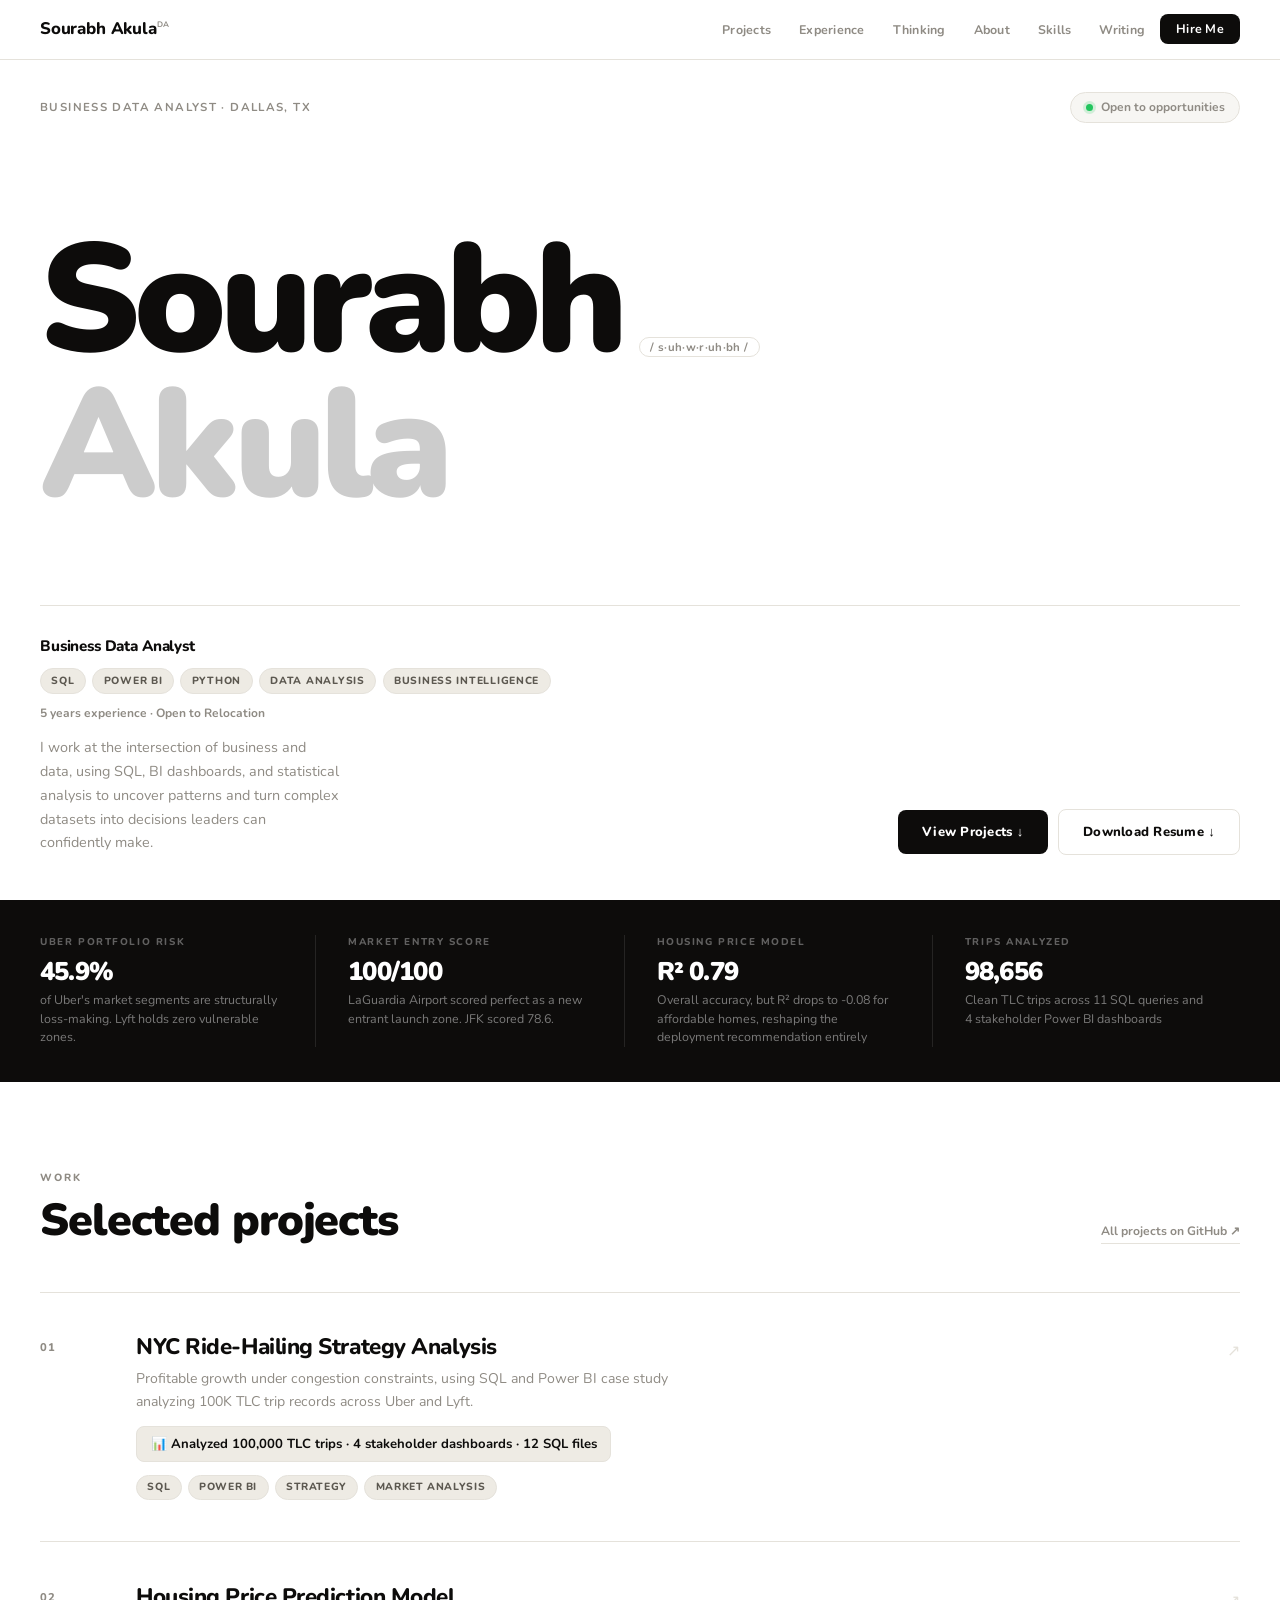
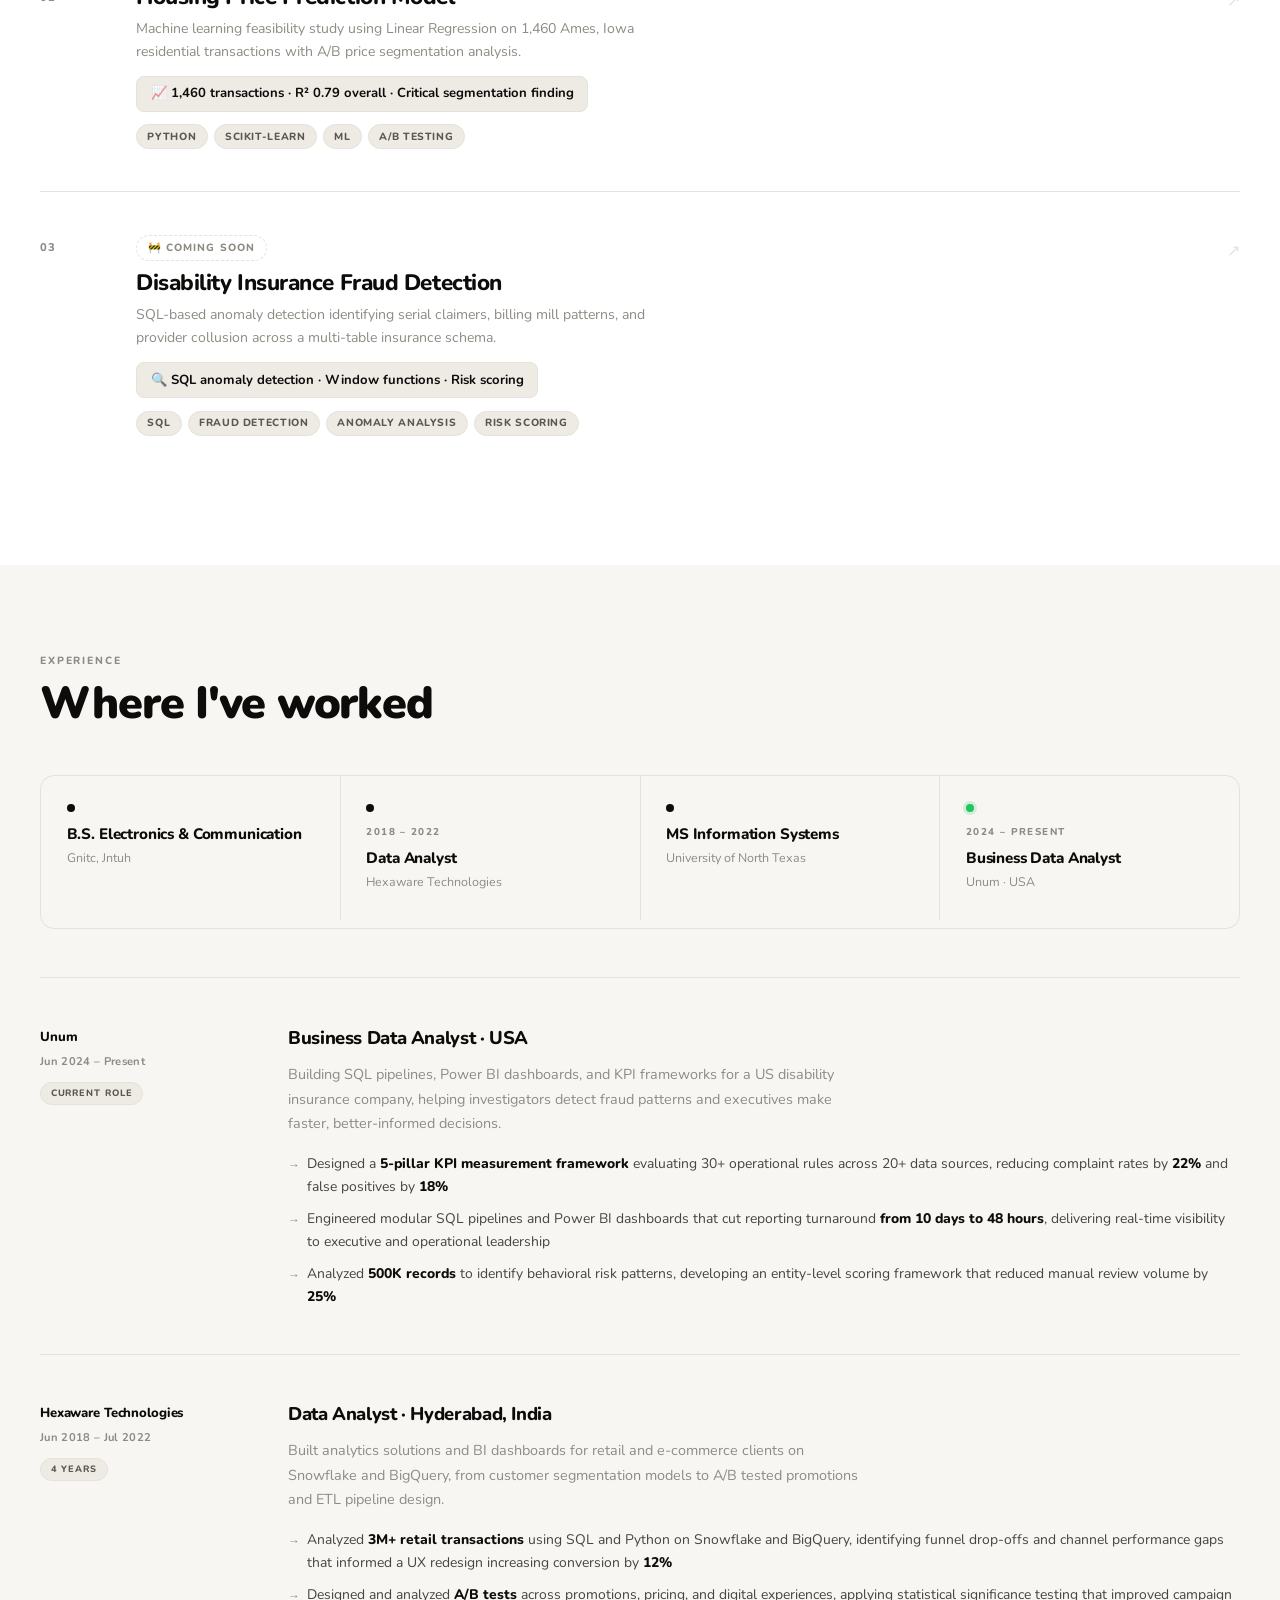
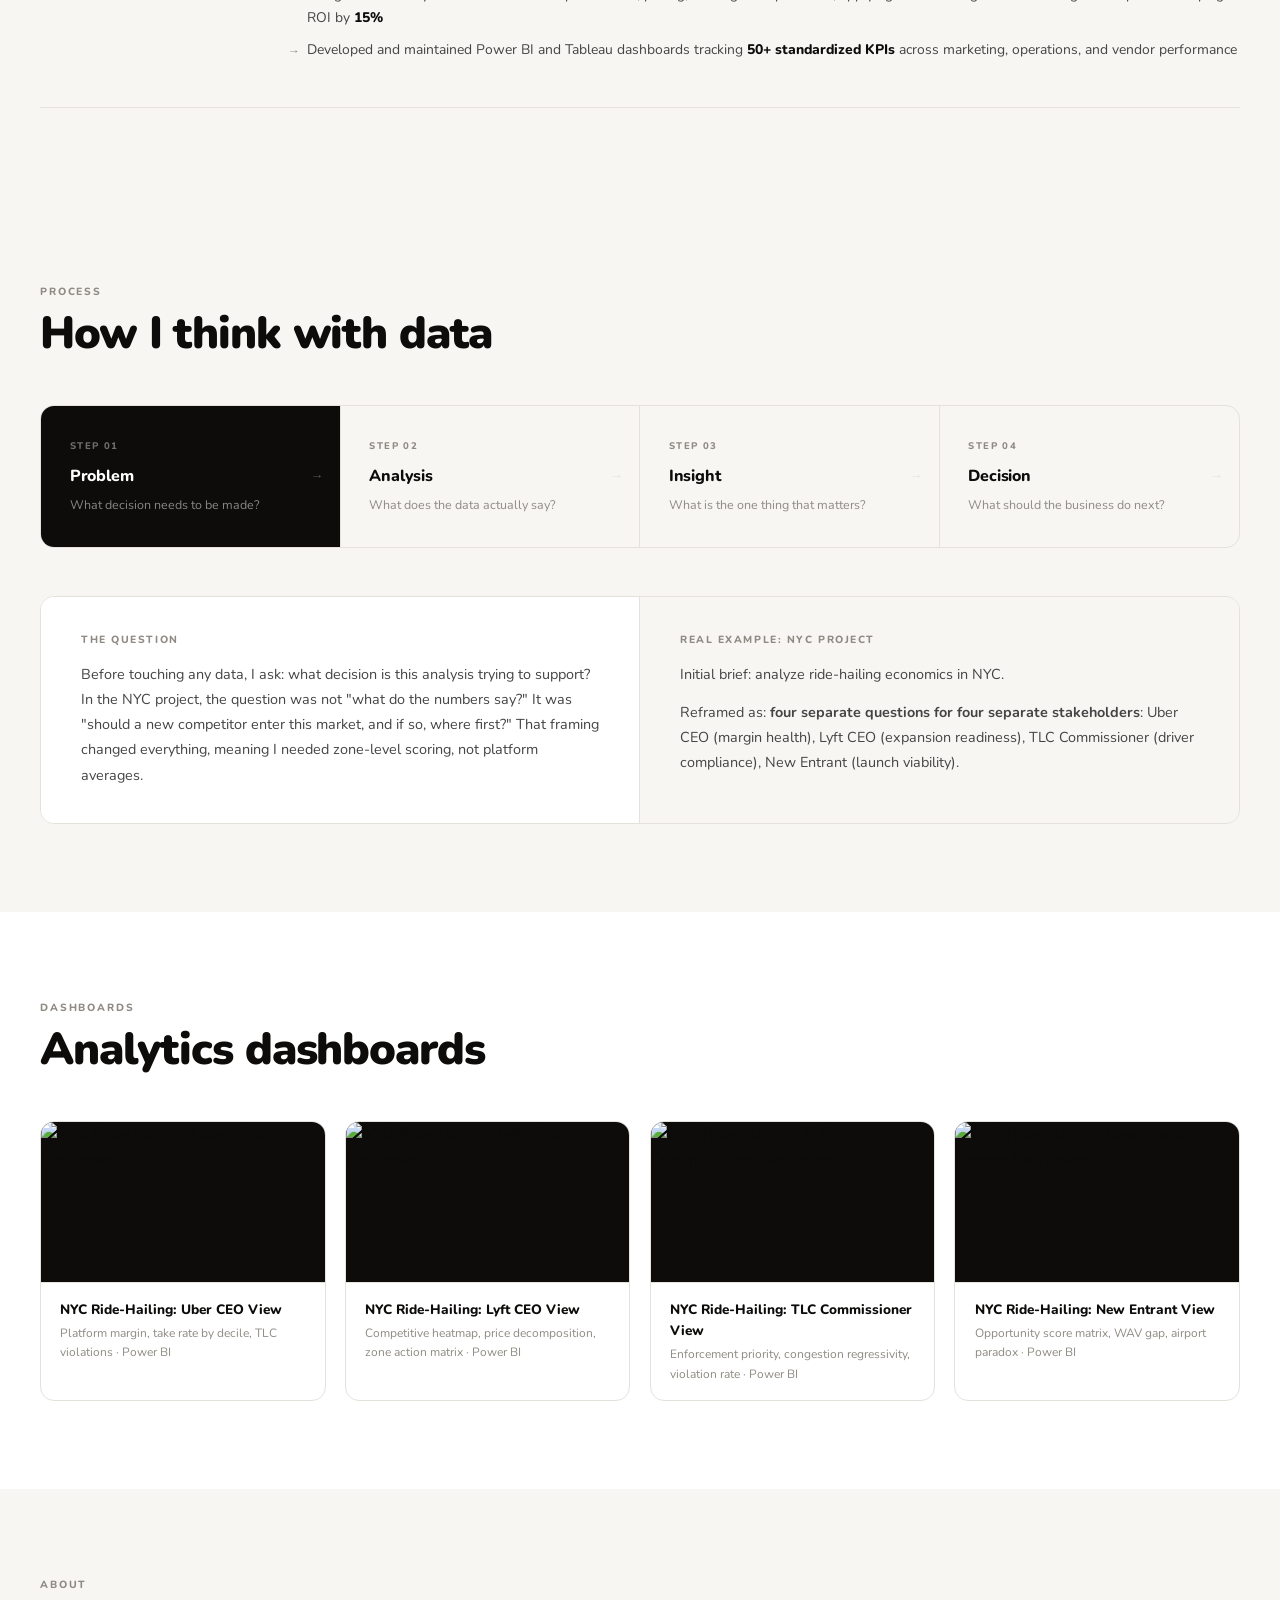
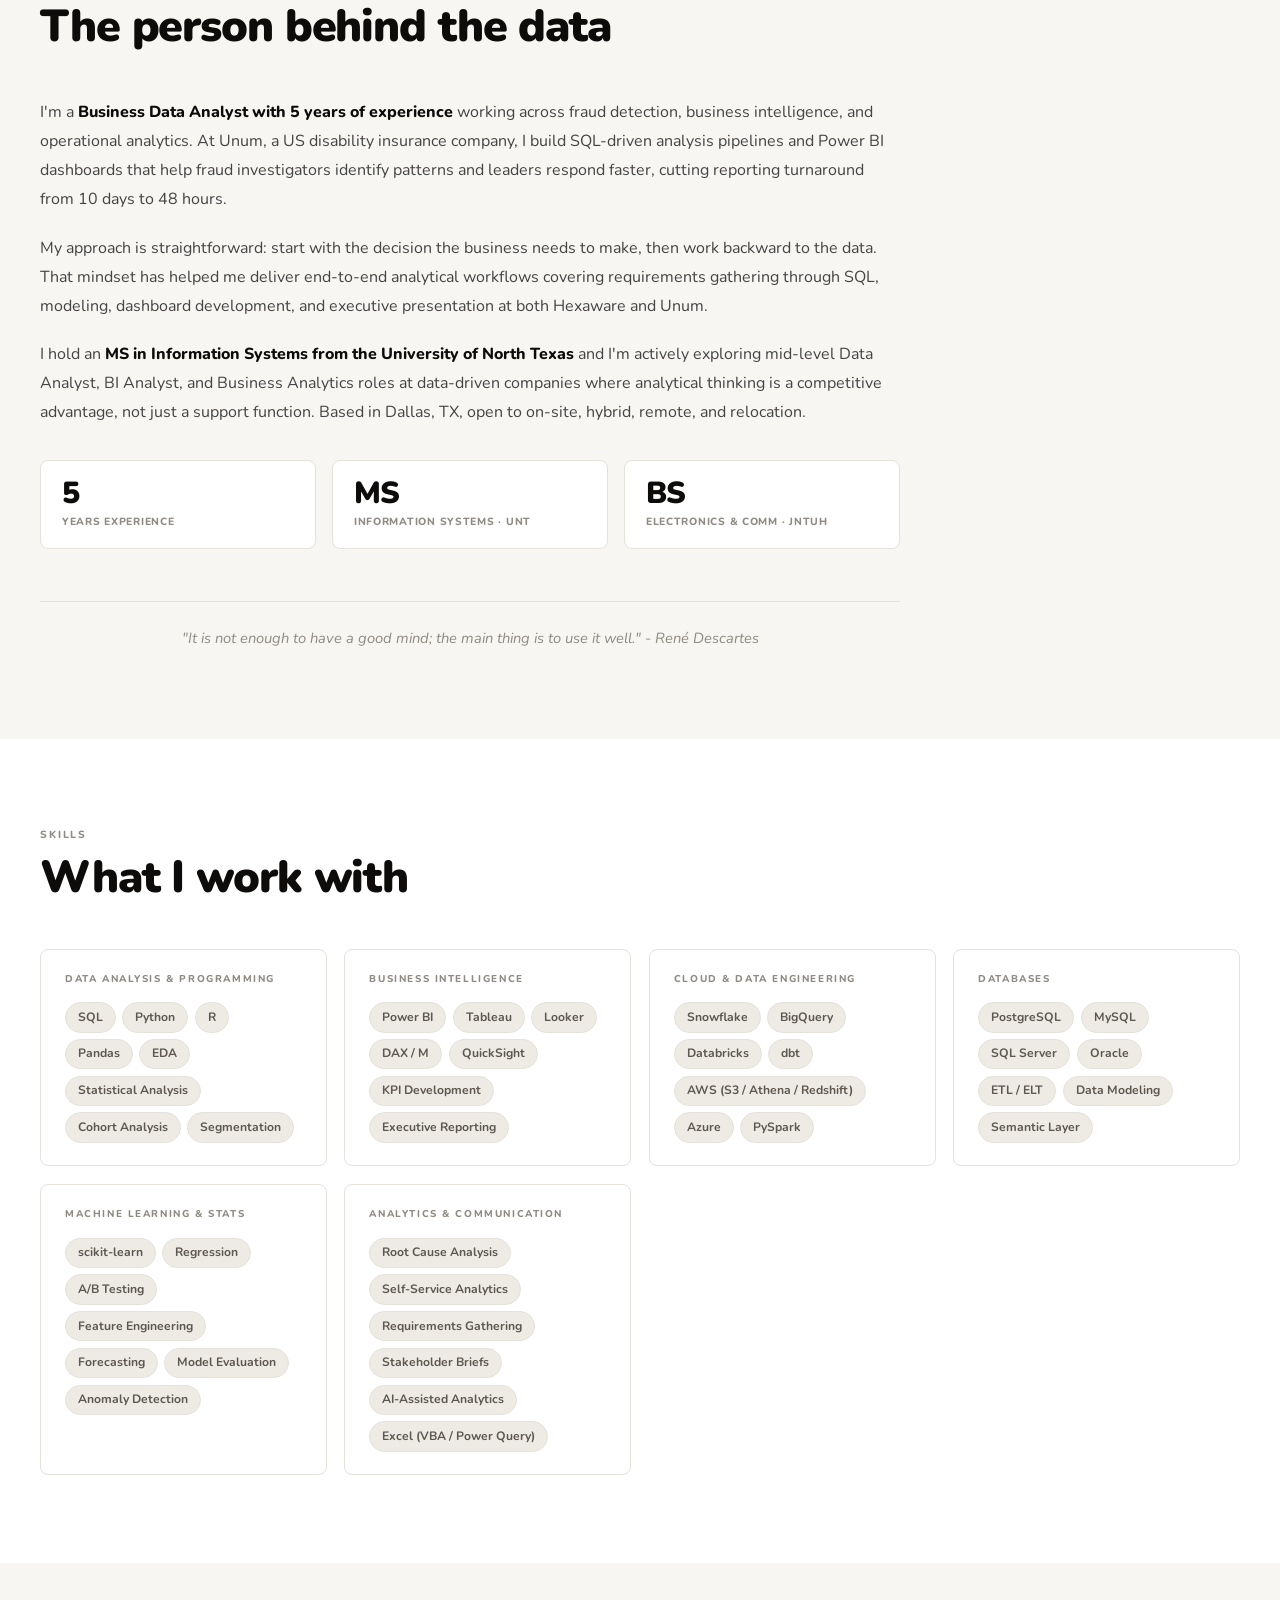
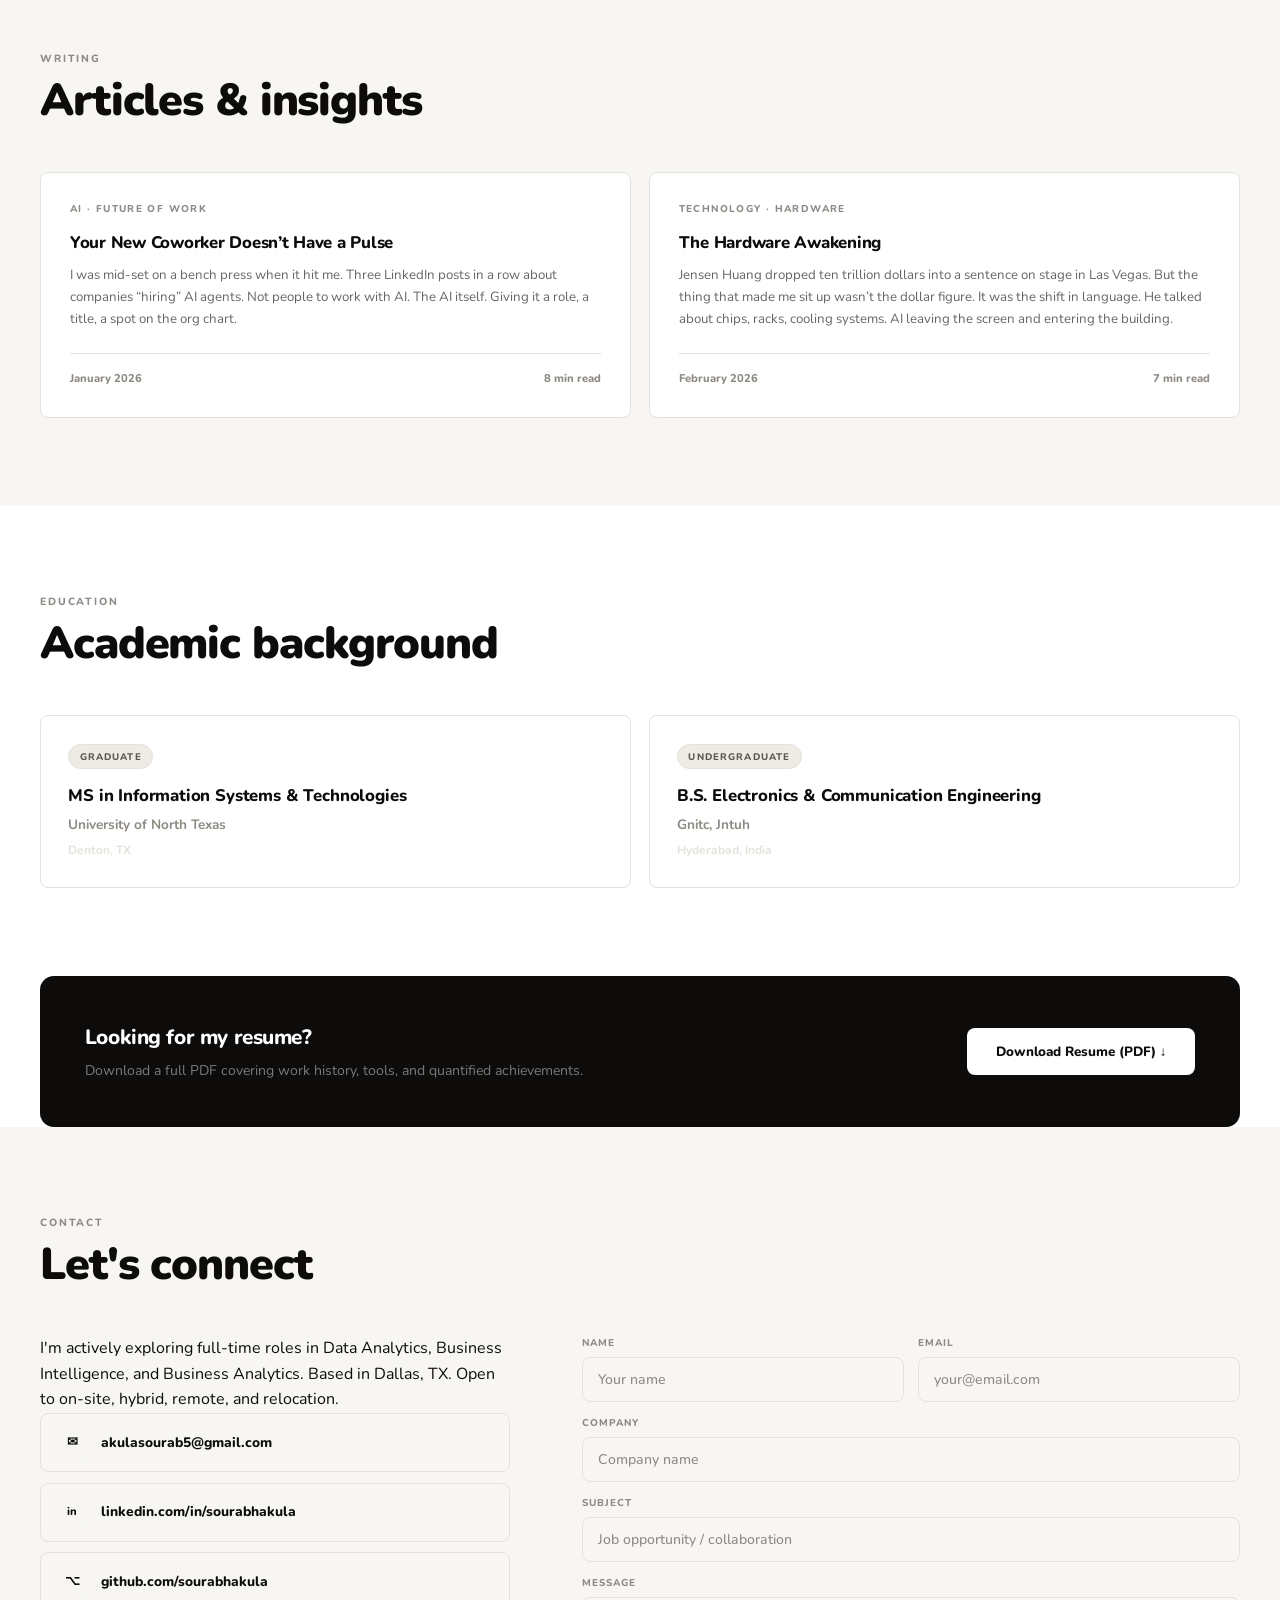
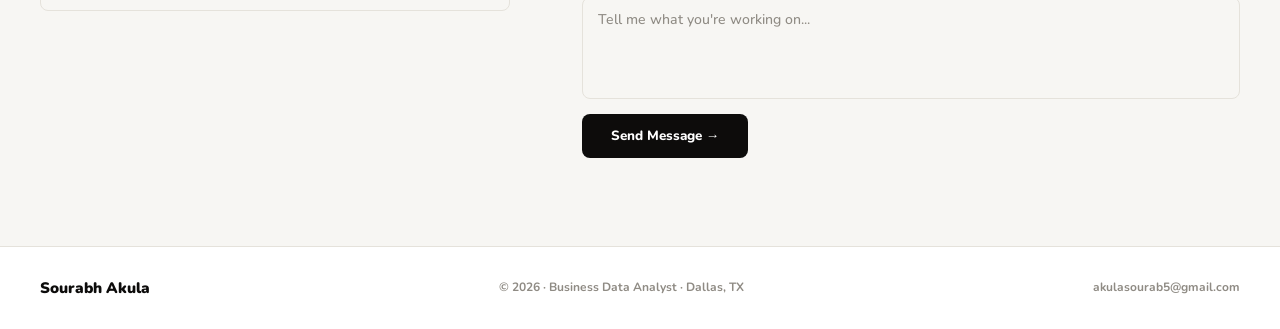
==== index.html @ 8ddd120f "Update print statement from 'Hello' to 'Goodbye'" ====
<!DOCTYPE html>
<html lang="en">
<head>
<meta charset="UTF-8">
<meta name="viewport" content="width=device-width, initial-scale=1.0">
<title>Sourabh Akula – Business Data Analyst Portfolio</title>
<meta name="description" content="Business Data Analyst specializing in SQL, Power BI, and business analytics. Portfolio projects include ride-hailing strategy analysis, machine learning models, and fraud detection analytics. Based in Dallas, TX.">
<meta name="keywords" content="Business Data Analyst, SQL, Power BI, Python, Data Analytics, Dallas TX, Sourabh Akula">
<meta property="og:title" content="Sourabh Akula – Business Data Analyst Portfolio">
<meta property="og:description" content="Business Data Analyst specializing in SQL, Power BI, and business analytics. 5 years of experience across fraud detection, BI, and operational analytics.">
<link rel="preconnect" href="https://fonts.googleapis.com">
<link href="https://fonts.googleapis.com/css2?family=Nunito:ital,wght@0,300;0,400;0,500;0,600;0,700;0,800;0,900;1,700&display=swap" rel="stylesheet">
<style>
/* ═══════════════════════════════════════════════
   TOKENS
═══════════════════════════════════════════════ */
:root {
  --white:    #ffffff;
  --off:      #f7f6f3;
  --off2:     #f0ede7;
  --border:   #e5e2db;
  --mid:      #8f8b84;
  --dark:     #1c1b19;
  --black:    #0d0c0b;
  --tag-bg:   #eeebe4;
  --tag-txt:  #5c5850;
  --green:    #22c55e;
  --r:        8px;
  --r-lg:     14px;
  --sh-sm:    0 1px 4px rgba(0,0,0,0.06), 0 2px 8px rgba(0,0,0,0.04);
  --sh-md:    0 4px 16px rgba(0,0,0,0.08), 0 8px 24px rgba(0,0,0,0.05);
  --sh-lg:    0 12px 40px rgba(0,0,0,0.11), 0 24px 64px rgba(0,0,0,0.06);
}

/* ═══════════════════════════════════════════════
   RESET
═══════════════════════════════════════════════ */
*, *::before, *::after { box-sizing: border-box; margin: 0; padding: 0; }
html { scroll-behavior: smooth; }
body {
  font-family: 'Nunito', sans-serif;
  background: var(--white); color: var(--black);
  font-weight: 400; line-height: 1.6;
  overflow-x: hidden;
}
a { color: inherit; text-decoration: none; }

/* ═══════════════════════════════════════════════
   NAV
═══════════════════════════════════════════════ */
nav {
  position: fixed; inset: 0 0 auto 0; z-index: 200;
  height: 60px; padding: 0 2.5rem;
  display: flex; align-items: center; justify-content: space-between;
  background: rgba(255,255,255,0.94);
  backdrop-filter: blur(14px);
  border-bottom: 1px solid var(--border);
  transition: box-shadow .3s;
}
nav.scrolled { box-shadow: var(--sh-sm); }
.nav-logo { font-weight: 800; font-size: 1.05rem; letter-spacing: -.01em; }
.nav-logo sup { font-size: .5rem; color: var(--mid); vertical-align: super; font-weight: 700; }
.nav-links { display: flex; gap: .15rem; list-style: none; align-items: center; }
.nav-links a {
  font-size: .78rem; font-weight: 700; letter-spacing: .02em;
  color: var(--mid); padding: .35rem .8rem; border-radius: 6px;
  transition: background .18s, color .18s;
}
.nav-links a:hover { background: var(--off); color: var(--black); }
.nav-hire {
  background: var(--black) !important; color: var(--white) !important;
  border-radius: var(--r) !important; padding: .4rem 1rem !important;
  transition: transform .2s, box-shadow .2s !important;
}
.nav-hire:hover { transform: translateY(-1px) !important; box-shadow: var(--sh-md) !important; }

/* ═══════════════════════════════════════════════
   HERO
═══════════════════════════════════════════════ */
.hero {
  padding-top: 60px; min-height: 100vh;
  display: flex; flex-direction: column;
  background: var(--white); overflow: hidden; position: relative;
}
.hero-band {
  display: flex; justify-content: space-between; align-items: center;
  padding: 2rem 2.5rem 0;
}
.hero-band-left {
  font-size: .72rem; font-weight: 700; color: var(--mid);
  letter-spacing: .12em; text-transform: uppercase;
}
.hero-status {
  display: inline-flex; align-items: center; gap: .5rem;
  font-size: .75rem; font-weight: 700; color: var(--mid);
  background: var(--off); border: 1px solid var(--border);
  border-radius: 100px; padding: .3rem .9rem;
}
.status-dot {
  width: 7px; height: 7px; border-radius: 50%; background: var(--green);
  box-shadow: 0 0 0 3px rgba(34,197,94,.18);
  animation: gpulse 2.2s ease-in-out infinite;
}
@keyframes gpulse {
  0%,100% { box-shadow: 0 0 0 3px rgba(34,197,94,.18); }
  50%      { box-shadow: 0 0 0 7px rgba(34,197,94,.05); }
}

/* Giant editorial name */
.hero-name-block { padding: 1.2rem 2.5rem 0; flex: 1; display: flex; flex-direction: column; justify-content: center; }
.hero-name {
  font-size: clamp(4.5rem, 12vw, 12rem);
  font-weight: 900; line-height: .9; letter-spacing: -.04em; color: var(--black);
}
.hero-name-dim { color: #ccc; }

/* pronunciation pill */
.pronun {
  display: inline-flex; align-items: center; gap: .35rem;
  margin-left: .8rem; vertical-align: middle;
  font-size: .72rem; font-weight: 700; color: var(--mid);
  letter-spacing: .03em; border: 1px solid var(--border);
  border-radius: 100px; padding: .22rem .65rem;
  position: relative; cursor: help;
  transition: border-color .2s, color .2s;
}
.pronun:hover { border-color: var(--black); color: var(--black); }
.pronun-tip {
  position: absolute; bottom: calc(100% + 9px); left: 50%;
  transform: translateX(-50%) translateY(5px);
  background: var(--black); color: var(--white);
  font-size: .7rem; font-weight: 500; letter-spacing: .03em;
  padding: .4rem .8rem; border-radius: 6px;
  white-space: nowrap; opacity: 0; pointer-events: none;
  transition: opacity .2s, transform .2s;
}
.pronun-tip::after {
  content: ''; position: absolute; top: 100%; left: 50%; transform: translateX(-50%);
  border: 4px solid transparent; border-top-color: var(--black);
}
.pronun:hover .pronun-tip { opacity: 1; transform: translateX(-50%) translateY(0); }

.hero-rule { height: 1px; background: var(--border); margin: 0 2.5rem; }
.hero-footer {
  display: flex; justify-content: space-between; align-items: flex-end;
  padding: 1.8rem 2.5rem 2.8rem; gap: 2rem; flex-wrap: wrap;
}
.hero-meta { display: flex; flex-direction: column; gap: .4rem; }
.hero-title { font-size: .95rem; font-weight: 800; color: var(--black); letter-spacing: -.01em; }
.hero-chips { display: flex; gap: .4rem; flex-wrap: wrap; margin-top: .2rem; }
.hero-chip {
  font-size: .65rem; font-weight: 800; letter-spacing: .07em; text-transform: uppercase;
  background: var(--tag-bg); color: var(--tag-txt); padding: .22rem .65rem;
  border-radius: 100px; border: 1px solid var(--border);
}
.hero-exp { font-size: .75rem; font-weight: 700; color: var(--mid); margin-top: .25rem; }
.hero-tagline { font-size: .9rem; color: var(--mid); max-width: 300px; line-height: 1.65; margin-top: .4rem; }
.hero-btns { display: flex; gap: .65rem; align-items: center; flex-shrink: 0; }
.btn {
  display: inline-flex; align-items: center; gap: .4rem;
  padding: .72rem 1.5rem; border-radius: var(--r);
  font-family: 'Nunito', sans-serif;
  font-size: .82rem; font-weight: 800; letter-spacing: .02em;
  cursor: pointer; border: none;
  transition: transform .2s, box-shadow .2s;
}
.btn:hover { transform: translateY(-2px); }
.btn-black { background: var(--black); color: var(--white); }
.btn-black:hover { box-shadow: var(--sh-md); }
.btn-ghost { background: var(--white); color: var(--black); border: 1.5px solid var(--border); }
.btn-ghost:hover { border-color: var(--black); box-shadow: var(--sh-sm); }

/* ═══════════════════════════════════════════════
   KEY INSIGHT CALLOUT (featured metrics)
═══════════════════════════════════════════════ */
.insights-band {
  background: var(--black); padding: 2.2rem 2.5rem;
  display: flex; gap: 0; overflow: hidden;
}
.insight-item {
  flex: 1; padding: 0 2rem;
  border-right: 1px solid rgba(255,255,255,.1);
  transition: background .2s;
}
.insight-item:first-child { padding-left: 0; }
.insight-item:last-child { border-right: none; }
.insight-item:hover { background: rgba(255,255,255,.04); }
.insight-label {
  font-size: .62rem; font-weight: 800; letter-spacing: .16em;
  text-transform: uppercase; color: rgba(255,255,255,.35);
  margin-bottom: .5rem;
}
.insight-stat {
  font-size: 1.6rem; font-weight: 900; color: var(--white);
  letter-spacing: -.03em; line-height: 1; margin-bottom: .4rem;
}
.insight-desc { font-size: .78rem; color: rgba(255,255,255,.45); line-height: 1.5; }

/* ═══════════════════════════════════════════════
   SECTION BASE
═══════════════════════════════════════════════ */
.section { padding: 5.5rem 2.5rem; }
.section-alt { background: var(--off); }
.s-tag {
  font-size: .65rem; font-weight: 800; letter-spacing: .18em;
  text-transform: uppercase; color: var(--mid); margin-bottom: .6rem;
}
.s-title {
  font-size: clamp(1.8rem, 3.5vw, 2.8rem);
  font-weight: 900; letter-spacing: -.025em; line-height: 1.05; color: var(--black);
}
.s-head {
  display: flex; justify-content: space-between; align-items: flex-end;
  margin-bottom: 3rem;
}
.s-link {
  font-size: .76rem; font-weight: 700; color: var(--mid);
  border-bottom: 1px solid var(--border); padding-bottom: 1px;
  transition: color .2s, border-color .2s;
}
.s-link:hover { color: var(--black); border-color: var(--black); }

/* ═══════════════════════════════════════════════
   HOW I THINK WITH DATA
═══════════════════════════════════════════════ */
.think-steps {
  display: grid; grid-template-columns: repeat(4, 1fr);
  gap: 0; margin-bottom: 3rem; border: 1px solid var(--border);
  border-radius: var(--r-lg); overflow: hidden;
}
.think-step {
  padding: 2rem 1.8rem;
  border-right: 1px solid var(--border);
  cursor: pointer;
  transition: background .2s;
  position: relative;
}
.think-step:last-child { border-right: none; }
.think-step:hover { background: var(--off); }
.think-step.active { background: var(--black); }
.think-step-num {
  font-size: .6rem; font-weight: 800; letter-spacing: .15em;
  text-transform: uppercase; color: var(--mid); margin-bottom: .7rem;
  transition: color .2s;
}
.think-step.active .think-step-num { color: rgba(255,255,255,.4); }
.think-step-label {
  font-size: 1rem; font-weight: 800; color: var(--black);
  letter-spacing: -.01em; margin-bottom: .4rem;
  transition: color .2s;
}
.think-step.active .think-step-label { color: var(--white); }
.think-step-short {
  font-size: .78rem; color: var(--mid); line-height: 1.5;
  transition: color .2s;
}
.think-step.active .think-step-short { color: rgba(255,255,255,.5); }
.think-step-arrow {
  position: absolute; right: 1rem; top: 50%;
  transform: translateY(-50%); font-size: .8rem; color: var(--border);
  transition: color .2s, transform .2s;
}
.think-step:hover .think-step-arrow { color: var(--mid); transform: translateY(-50%) translateX(2px); }
.think-step.active .think-step-arrow { color: rgba(255,255,255,.3); }

/* expandable example panels */
.think-panel {
  display: none; border: 1px solid var(--border);
  border-radius: var(--r-lg); overflow: hidden;
}
.think-panel.active { display: grid; grid-template-columns: 1fr 1fr; }
.think-panel-left {
  padding: 2.2rem 2.5rem; background: var(--white);
  border-right: 1px solid var(--border);
}
.think-panel-right { padding: 2.2rem 2.5rem; background: var(--off); }
.think-panel h4 {
  font-size: .65rem; font-weight: 800; letter-spacing: .15em;
  text-transform: uppercase; color: var(--mid); margin-bottom: .8rem;
}
.think-panel p { font-size: .9rem; color: #444; line-height: 1.75; }
.think-panel code {
  display: block; background: var(--black); color: #7dd3fc;
  font-family: 'Courier New', monospace; font-size: .78rem; line-height: 1.7;
  padding: 1.2rem 1.4rem; border-radius: var(--r); margin-top: .8rem;
  overflow-x: auto; white-space: pre;
}

/* ═══════════════════════════════════════════════
   PROJECTS
═══════════════════════════════════════════════ */
.projects-list { display: flex; flex-direction: column; }
.proj-row {
  display: grid; grid-template-columns: 64px 1fr 40px;
  gap: 2rem; align-items: start;
  padding: 2.6rem 0; border-top: 1px solid var(--border);
  cursor: pointer; position: relative;
}
.proj-row:last-of-type { border-bottom: 1px solid var(--border); }
.proj-row::before {
  content: ''; position: absolute;
  left: -2.5rem; right: -2.5rem; top: 0; bottom: 0;
  background: var(--off); opacity: 0; transition: opacity .2s;
  pointer-events: none;
}
.proj-row:hover::before { opacity: 1; }
.proj-row > * { position: relative; }
.proj-num {
  font-size: .7rem; font-weight: 800; letter-spacing: .1em;
  color: var(--mid); padding-top: 5px;
}
.proj-body h3 {
  font-size: 1.4rem; font-weight: 800; letter-spacing: -.02em;
  color: var(--black); line-height: 1.2; margin-bottom: .45rem;
  transition: color .2s;
}
.proj-row:hover .proj-body h3 { color: var(--dark); }
.proj-desc { font-size: .88rem; color: var(--mid); line-height: 1.6; margin-bottom: .8rem; max-width: 540px; }
.proj-impact {
  font-size: .82rem; font-weight: 700; color: var(--black);
  background: var(--tag-bg); border: 1px solid var(--border);
  border-radius: var(--r); padding: .4rem .85rem; display: inline-block;
  margin-bottom: .8rem;
}
.proj-tags { display: flex; gap: .38rem; flex-wrap: wrap; }
.p-tag {
  font-size: .65rem; font-weight: 800; letter-spacing: .06em; text-transform: uppercase;
  background: var(--tag-bg); color: var(--tag-txt); padding: .2rem .65rem;
  border-radius: 100px; border: 1px solid var(--border);
}
.proj-arrow {
  font-size: 1rem; color: var(--border); padding-top: 5px; text-align: right;
  transition: color .2s, transform .25s;
}
.proj-row:hover .proj-arrow { color: var(--black); transform: translate(3px,-3px); }
.proj-row.open .proj-arrow { transform: rotate(45deg); color: var(--black); }

/* placeholder badge */
.proj-placeholder {
  display: inline-flex; align-items: center; gap: .4rem;
  font-size: .65rem; font-weight: 800; letter-spacing: .1em; text-transform: uppercase;
  color: var(--mid); border: 1px dashed var(--border); border-radius: 100px;
  padding: .22rem .7rem; margin-bottom: .6rem;
}

/* detail expand */
.proj-detail {
  padding-left: calc(64px + 2rem);
  max-height: 0; overflow: hidden;
  transition: max-height .6s cubic-bezier(.23,1,.32,1);
}
.proj-row.open + .proj-detail { max-height: 700px; }
.detail-wrap {
  padding: 0 0 2.5rem;
  display: grid; grid-template-columns: repeat(2, 1fr); gap: 1rem;
}
.d-block {
  background: var(--white); border: 1px solid var(--border);
  border-radius: var(--r); padding: 1.2rem 1.4rem;
}
.d-block h4 {
  font-size: .6rem; font-weight: 800; letter-spacing: .16em;
  text-transform: uppercase; color: var(--mid); margin-bottom: .5rem;
}
.d-block p { font-size: .86rem; color: #555; line-height: 1.7; }
.d-link {
  display: inline-flex; align-items: center; gap: .4rem;
  margin-top: 1rem; font-size: .8rem; font-weight: 800; color: var(--black);
  border-bottom: 1.5px solid var(--border); padding-bottom: 2px;
  transition: border-color .2s;
}
.d-link:hover { border-color: var(--black); }

/* ═══════════════════════════════════════════════
   DASHBOARD PREVIEWS
═══════════════════════════════════════════════ */
.dash-grid { display: grid; grid-template-columns: repeat(auto-fit, minmax(280px, 1fr)); gap: 1.2rem; }
.dash-card {
  border: 1px solid var(--border); border-radius: var(--r-lg);
  overflow: hidden; cursor: pointer;
  transition: box-shadow .25s, transform .25s;
}
.dash-card:hover { box-shadow: var(--sh-lg); transform: translateY(-4px); }
.dash-preview {
  width: 100%; aspect-ratio: 16/9;
  background: var(--off2); position: relative; overflow: hidden;
  display: flex; align-items: center; justify-content: center;
}
/* CSS chart mockups */
.mock-bars {
  display: flex; align-items: flex-end; gap: 6px; height: 72px; padding: 0 20px;
}
.mock-bar {
  flex: 1; border-radius: 3px 3px 0 0; min-width: 14px;
  background: var(--border); transition: background .2s;
}
.dash-card:hover .mock-bar { background: #aaa; }
.mock-bar.hi { background: var(--black); }
.dash-card:hover .mock-bar.hi { background: var(--dark); }
.mock-kpis {
  display: grid; grid-template-columns: 1fr 1fr; gap: 8px; padding: 16px;
}
.mock-kpi {
  background: var(--white); border-radius: 5px; padding: 10px 12px;
  border: 1px solid var(--border);
}
.mock-kpi-n { font-size: .95rem; font-weight: 900; color: var(--black); }
.mock-kpi-l { font-size: .55rem; font-weight: 700; color: var(--mid); text-transform: uppercase; letter-spacing: .08em; margin-top: 2px; }
.mock-line {
  width: 90%; height: 56px; padding: 0 20px; position: relative;
}
.mock-line svg { width: 100%; height: 100%; overflow: visible; }
.dash-placeholder-label {
  position: absolute; inset: 0; display: flex; flex-direction: column;
  align-items: center; justify-content: center; gap: .4rem;
}
.dash-placeholder-label span {
  font-size: .65rem; font-weight: 800; letter-spacing: .12em;
  text-transform: uppercase; color: var(--mid);
}
.dash-upload-hint {
  font-size: .6rem; color: var(--border); font-weight: 700;
  border: 1px dashed var(--border); border-radius: 4px; padding: .2rem .5rem;
}
.dash-footer { padding: 1rem 1.2rem; border-top: 1px solid var(--border); }
.dash-footer h4 { font-size: .85rem; font-weight: 800; color: var(--black); margin-bottom: .2rem; }
.dash-footer p { font-size: .75rem; color: var(--mid); }

/* ═══════════════════════════════════════════════
   SKILLS
═══════════════════════════════════════════════ */
.skills-grid { display: grid; grid-template-columns: repeat(auto-fit, minmax(250px, 1fr)); gap: 1.1rem; }
.sk-group {
  background: var(--white); border: 1px solid var(--border); border-radius: var(--r);
  padding: 1.4rem 1.5rem;
  transition: box-shadow .2s, transform .2s;
}
.sk-group:hover { box-shadow: var(--sh-md); transform: translateY(-2px); }
.sk-group-name {
  font-size: .62rem; font-weight: 800; letter-spacing: .16em;
  text-transform: uppercase; color: var(--mid); margin-bottom: .9rem;
}
.sk-chips { display: flex; flex-wrap: wrap; gap: .4rem; }
.sk-chip {
  font-size: .76rem; font-weight: 700;
  background: var(--tag-bg); color: var(--tag-txt); padding: .28rem .75rem;
  border-radius: 100px; border: 1px solid var(--border);
  transition: background .18s, color .18s, border-color .18s;
}
.sk-chip:hover { background: var(--black); color: var(--white); border-color: var(--black); }

/* ═══════════════════════════════════════════════
   ABOUT
═══════════════════════════════════════════════ */
.about-grid { display: grid; grid-template-columns: 1fr; gap: 0; align-items: start; max-width: 860px; }

.about-right { display: flex; flex-direction: column; gap: 1.2rem; }
.about-right p { font-size: 1rem; line-height: 1.82; color: #444; }
.about-right p strong { color: var(--black); font-weight: 800; }
.stat-row { display: grid; grid-template-columns: repeat(3,1fr); gap: 1rem; margin-top: .8rem; }
.stat-card {
  background: var(--white); border: 1px solid var(--border); border-radius: var(--r);
  padding: 1.1rem 1.3rem;
  transition: box-shadow .2s, transform .2s;
}
.stat-card:hover { box-shadow: var(--sh-md); transform: translateY(-2px); }
.stat-n { font-size: 1.9rem; font-weight: 900; color: var(--black); letter-spacing: -.03em; line-height: 1; }
.stat-l { font-size: .65rem; font-weight: 800; color: var(--mid); text-transform: uppercase; letter-spacing: .07em; margin-top: .35rem; }

/* ═══════════════════════════════════════════════
   WRITING
═══════════════════════════════════════════════ */
.writing-grid { display: grid; grid-template-columns: repeat(auto-fit, minmax(290px,1fr)); gap: 1.1rem; }
.art-card {
  background: var(--white); border: 1px solid var(--border); border-radius: var(--r);
  padding: 1.8rem; cursor: pointer; display: flex; flex-direction: column;
  transition: box-shadow .25s, transform .25s;
}
.art-card:hover { box-shadow: var(--sh-lg); transform: translateY(-4px); }
.art-cat { font-size: .62rem; font-weight: 800; letter-spacing: .14em; text-transform: uppercase; color: var(--mid); margin-bottom: .85rem; }
.art-card h3 { font-size: 1.05rem; font-weight: 800; color: var(--black); letter-spacing: -.015em; line-height: 1.35; margin-bottom: .65rem; flex: 1; }
.art-card p { font-size: .83rem; color: #666; line-height: 1.65; }
.art-meta {
  display: flex; justify-content: space-between;
  margin-top: 1.4rem; padding-top: 1rem; border-top: 1px solid var(--border);
  font-size: .7rem; font-weight: 800; color: var(--mid);
}

/* ═══════════════════════════════════════════════
   EDUCATION
═══════════════════════════════════════════════ */
.edu-grid { display: grid; grid-template-columns: 1fr 1fr; gap: 1.1rem; }
.edu-card {
  background: var(--white); border: 1px solid var(--border); border-radius: var(--r);
  padding: 1.7rem;
  transition: box-shadow .2s, transform .2s;
}
.edu-card:hover { box-shadow: var(--sh-md); transform: translateY(-2px); }
.edu-badge {
  display: inline-block; font-size: .6rem; font-weight: 800; letter-spacing: .12em;
  text-transform: uppercase; background: var(--tag-bg); color: var(--tag-txt);
  padding: .22rem .65rem; border-radius: 100px; border: 1px solid var(--border); margin-bottom: .9rem;
}
.edu-deg { font-size: 1.05rem; font-weight: 800; color: var(--black); letter-spacing: -.01em; margin-bottom: .25rem; }
.edu-school { font-size: .85rem; color: var(--mid); font-weight: 700; }
.edu-sub { font-size: .75rem; color: var(--border); font-weight: 700; margin-top: .3rem; }

/* ═══════════════════════════════════════════════
   EXPERIENCE / TIMELINE
═══════════════════════════════════════════════ */
.exp-list { display: flex; flex-direction: column; gap: 0; }
.exp-item {
  display: grid; grid-template-columns: 200px 1fr;
  gap: 3rem; padding: 2.8rem 0;
  border-top: 1px solid var(--border);
  position: relative;
}
.exp-item:last-of-type { border-bottom: 1px solid var(--border); }
.exp-left { padding-top: 4px; }
.exp-company {
  font-size: .82rem; font-weight: 800; color: var(--black);
  letter-spacing: -.01em; margin-bottom: .3rem;
}
.exp-period {
  font-size: .7rem; font-weight: 700; color: var(--mid);
  letter-spacing: .03em; margin-bottom: .5rem;
}
.exp-badge {
  display: inline-block; font-size: .58rem; font-weight: 800;
  letter-spacing: .1em; text-transform: uppercase;
  background: var(--tag-bg); color: var(--tag-txt);
  padding: .2rem .6rem; border-radius: 100px; border: 1px solid var(--border);
}
.exp-right { }
.exp-role { font-size: 1.15rem; font-weight: 800; color: var(--black); letter-spacing: -.02em; margin-bottom: .6rem; }
.exp-summary { font-size: .9rem; color: var(--mid); line-height: 1.7; margin-bottom: 1.1rem; max-width: 580px; }
.exp-bullets { list-style: none; display: flex; flex-direction: column; gap: .55rem; }
.exp-bullets li {
  font-size: .87rem; color: #444; line-height: 1.65;
  padding-left: 1.2rem; position: relative;
}
.exp-bullets li::before {
  content: '→'; position: absolute; left: 0; color: var(--mid);
  font-size: .75rem; top: 3px;
}
.exp-bullets li strong { color: var(--black); font-weight: 800; }
@media (max-width: 860px) {
  .exp-item { grid-template-columns: 1fr; gap: 1rem; }
}

/* ═══════════════════════════════════════════════
   TIMELINE STRIP
═══════════════════════════════════════════════ */
.timeline { display: flex; gap: 0; overflow-x: auto; padding-bottom: .5rem; }
.tl-item {
  flex: 1; min-width: 180px; padding: 1.8rem 1.6rem;
  border-right: 1px solid var(--border); position: relative;
}
.tl-item:last-child { border-right: none; }
.tl-year { font-size: .62rem; font-weight: 800; letter-spacing: .14em; text-transform: uppercase; color: var(--mid); margin-bottom: .5rem; }
.tl-label { font-size: .95rem; font-weight: 800; color: var(--black); letter-spacing: -.01em; margin-bottom: .25rem; line-height: 1.3; }
.tl-sub { font-size: .78rem; color: var(--mid); line-height: 1.5; }
.tl-dot {
  width: 8px; height: 8px; border-radius: 50%;
  background: var(--black); margin-bottom: .8rem;
}
.tl-current .tl-dot { background: var(--green); box-shadow: 0 0 0 3px rgba(34,197,94,.18); }

.resume-band {
  margin: 0 2.5rem; border-radius: var(--r-lg);
  background: var(--black); color: var(--white);
  padding: 2.8rem; display: flex; justify-content: space-between; align-items: center; gap: 2rem;
}
.resume-band h3 { font-size: 1.3rem; font-weight: 800; letter-spacing: -.02em; margin-bottom: .35rem; }
.resume-band p { font-size: .88rem; color: rgba(255,255,255,.45); }
.btn-resume {
  background: var(--white); color: var(--black);
  padding: .8rem 1.8rem; border-radius: var(--r);
  font-family: 'Nunito', sans-serif; font-size: .84rem; font-weight: 800;
  cursor: pointer; border: none; white-space: nowrap; flex-shrink: 0;
  transition: transform .2s, box-shadow .2s;
}
.btn-resume:hover { transform: translateY(-2px); box-shadow: 0 8px 24px rgba(255,255,255,.18); }

/* ═══════════════════════════════════════════════
   CONTACT
═══════════════════════════════════════════════ */
.contact-grid { display: grid; grid-template-columns: 1fr 1.4fr; gap: 4.5rem; align-items: start; }
.contact-left p { font-size: .95rem; color: var(--mid); line-height: 1.7; margin: 1rem 0 2rem; }
.c-links { display: flex; flex-direction: column; gap: .65rem; }
.c-link {
  display: flex; align-items: center; gap: .85rem;
  padding: .85rem 1rem; border-radius: var(--r); border: 1px solid var(--border);
  font-size: .86rem; font-weight: 800; color: var(--black);
  transition: border-color .2s, box-shadow .2s, transform .2s;
}
.c-link:hover { border-color: var(--black); box-shadow: var(--sh-md); transform: translateX(4px); }
.c-icon {
  width: 30px; height: 30px; background: var(--off); border-radius: 6px;
  display: flex; align-items: center; justify-content: center;
  font-size: .82rem; font-weight: 800; flex-shrink: 0;
}
.contact-form { display: flex; flex-direction: column; gap: .9rem; }
.f-row { display: grid; grid-template-columns: 1fr 1fr; gap: .9rem; }
.f-field { display: flex; flex-direction: column; gap: .3rem; }
.f-field label { font-size: .62rem; font-weight: 800; letter-spacing: .1em; text-transform: uppercase; color: var(--mid); }
.f-field input, .f-field textarea {
  font-family: 'Nunito', sans-serif; font-size: .88rem; font-weight: 500;
  background: var(--off); border: 1.5px solid var(--border); border-radius: var(--r);
  padding: .75rem .95rem; color: var(--black); outline: none; resize: none;
  transition: border-color .2s, background .2s, box-shadow .2s;
}
.f-field input:focus, .f-field textarea:focus {
  border-color: var(--black); background: var(--white);
  box-shadow: 0 0 0 3px rgba(0,0,0,.05);
}
.f-field input::placeholder, .f-field textarea::placeholder { color: var(--mid); }
.f-submit {
  align-self: flex-start; padding: .8rem 1.8rem; border-radius: var(--r);
  background: var(--black); color: var(--white);
  font-family: 'Nunito', sans-serif; font-size: .84rem; font-weight: 800;
  cursor: pointer; border: none;
  transition: transform .2s, box-shadow .2s;
}
.f-submit:hover { transform: translateY(-2px); box-shadow: var(--sh-md); }

/* ═══════════════════════════════════════════════
   FOOTER
═══════════════════════════════════════════════ */
footer {
  padding: 1.8rem 2.5rem; border-top: 1px solid var(--border);
  display: flex; justify-content: space-between; align-items: center;
  font-size: .75rem; font-weight: 700; color: var(--mid);
}
.f-logo { font-weight: 900; font-size: .95rem; color: var(--black); }

/* ═══════════════════════════════════════════════
   MODAL (articles)
═══════════════════════════════════════════════ */
.overlay {
  position: fixed; inset: 0; background: rgba(13,12,11,.65);
  backdrop-filter: blur(8px); z-index: 500;
  opacity: 0; pointer-events: none; transition: opacity .3s;
  display: flex; align-items: center; justify-content: center; padding: 2rem;
}
.overlay.open { opacity: 1; pointer-events: all; }
.modal {
  background: var(--white); border-radius: var(--r-lg);
  max-width: 640px; width: 100%; max-height: 88vh; overflow-y: auto;
  padding: 2.8rem; position: relative;
  transform: translateY(14px); transition: transform .3s;
  box-shadow: var(--sh-lg);
}
.overlay.open .modal { transform: translateY(0); }
.modal-x {
  position: absolute; top: 1.4rem; right: 1.4rem;
  width: 30px; height: 30px; background: var(--off);
  border: 1px solid var(--border); border-radius: 50%;
  display: flex; align-items: center; justify-content: center;
  font-size: .82rem; cursor: pointer;
  transition: background .18s;
}
.modal-x:hover { background: var(--border); }
.modal-cat { font-size: .6rem; font-weight: 800; letter-spacing: .14em; text-transform: uppercase; color: var(--mid); display: block; margin-bottom: .85rem; }
.modal h2 { font-size: 1.55rem; font-weight: 900; letter-spacing: -.02em; line-height: 1.25; color: var(--black); margin-bottom: .9rem; }
.modal-meta { font-size: .72rem; font-weight: 700; color: var(--mid); padding-bottom: 1.4rem; margin-bottom: 1.4rem; border-bottom: 1px solid var(--border); }
.modal-body p { font-size: .93rem; line-height: 1.82; color: #333; margin-bottom: 1rem; }
.modal-body h3 { font-size: .95rem; font-weight: 800; color: var(--black); margin: 1.6rem 0 .45rem; }

/* ═══════════════════════════════════════════════
   REVEAL ANIMATIONS
═══════════════════════════════════════════════ */
.reveal {
  opacity: 0; transform: translateY(20px);
  transition: opacity .6s ease, transform .6s ease;
}
.reveal.up { opacity: 1; transform: translateY(0); }
.d1 { transition-delay: .08s; }
.d2 { transition-delay: .16s; }
.d3 { transition-delay: .24s; }

/* ═══════════════════════════════════════════════
   RESPONSIVE
═══════════════════════════════════════════════ */
@media (max-width: 860px) {
  nav { padding: 0 1.5rem; }
  .nav-links li:not(:last-child) { display: none; }
  .section { padding: 4rem 1.5rem; }
  .contact-grid { grid-template-columns: 1fr; gap: 2.5rem; }

  .edu-grid { grid-template-columns: 1fr; }
  .think-steps { grid-template-columns: 1fr 1fr; }
  .think-panel.active { grid-template-columns: 1fr; }
  .think-panel-left { border-right: none; border-bottom: 1px solid var(--border); }
  .insights-band { flex-direction: column; gap: 1.5rem; }
  .insight-item { border-right: none; border-bottom: 1px solid rgba(255,255,255,.1); padding: 0 0 1.5rem; }
  .insight-item:last-child { border-bottom: none; padding-bottom: 0; }
  .detail-wrap { grid-template-columns: 1fr; }
  .proj-detail { padding-left: calc(40px + 1rem); }
  .proj-row { grid-template-columns: 48px 1fr 32px; gap: 1rem; }
  .f-row { grid-template-columns: 1fr; }
  .resume-band { flex-direction: column; align-items: flex-start; margin: 0 1.5rem; }
  .hero-band, .hero-name-block, .hero-rule, .hero-footer { padding-left: 1.5rem; padding-right: 1.5rem; }
  .hero-footer { flex-direction: column; align-items: flex-start; }
  footer { flex-direction: column; gap: .4rem; text-align: center; }
}
</style>
</head>
<body>

<!-- ═══ NAV ═══════════════════════════════════════ -->
<nav id="nav">
  <div class="nav-logo">Sourabh Akula<sup>DA</sup></div>
  <ul class="nav-links">
    <li><a href="#projects">Projects</a></li>
    <li><a href="#experience">Experience</a></li>
    <li><a href="#how-i-think">Thinking</a></li>
    <li><a href="#about">About</a></li>
    <li><a href="#skills">Skills</a></li>
    <li><a href="#writing">Writing</a></li>
    <li><a href="#contact" class="nav-hire">Hire Me</a></li>
  </ul>
</nav>

<!-- ═══ HERO ═══════════════════════════════════════ -->
<section class="hero" id="home">
  <div class="hero-band">
    <span class="hero-band-left">Business Data Analyst · Dallas, TX</span>
    <span class="hero-status"><span class="status-dot"></span>Open to opportunities</span>
  </div>

  <div class="hero-name-block">
    <div style="line-height:.9; margin-bottom:.4rem;">
      <span class="hero-name">Sourabh</span>
      <span class="pronun">
        / s·uh·w·r·uh·bh /
        <span class="pronun-tip">"suh-wrabh" - like "sub" but with a soft w</span>
      </span>
    </div>
    <div class="hero-name hero-name-dim">Akula</div>
  </div>

  <div class="hero-rule"></div>

  <div class="hero-footer">
    <div class="hero-meta">
      <div class="hero-title">Business Data Analyst</div>
      <div class="hero-chips">
        <span class="hero-chip">SQL</span>
        <span class="hero-chip">Power BI</span>
        <span class="hero-chip">Python</span>
        <span class="hero-chip">Data Analysis</span>
        <span class="hero-chip">Business Intelligence</span>
      </div>
      <div class="hero-exp">5 years experience · Open to Relocation</div>
      <p class="hero-tagline">I work at the intersection of business and data, using SQL, BI dashboards, and statistical analysis to uncover patterns and turn complex datasets into decisions leaders can confidently make.</p>
    </div>
    <div class="hero-btns">
      <a href="#projects" class="btn btn-black">View Projects ↓</a>
      <!-- ✏️ EDITABLE: Replace href="#" with your actual resume PDF URL -->
      <a href="Sourabh_Akula_Resume.pdf" download="Sourabh_Akula_Resume.pdf" class="btn btn-ghost">Download Resume ↓</a>
    </div>
  </div>
</section>

<!-- ═══ KEY INSIGHTS BAND ══════════════════════════ -->
<div class="insights-band">
  <div class="insight-item">
    <div class="insight-label">Uber Portfolio Risk</div>
    <div class="insight-stat">45.9%</div>
    <div class="insight-desc">of Uber's market segments are structurally loss-making. Lyft holds zero vulnerable zones.</div>
  </div>
  <div class="insight-item">
    <div class="insight-label">Market Entry Score</div>
    <div class="insight-stat">100/100</div>
    <div class="insight-desc">LaGuardia Airport scored perfect as a new entrant launch zone. JFK scored 78.6.</div>
  </div>
  <div class="insight-item">
    <div class="insight-label">Housing Price Model</div>
    <div class="insight-stat">R² 0.79</div>
    <div class="insight-desc">Overall accuracy, but R² drops to -0.08 for affordable homes, reshaping the deployment recommendation entirely</div>
  </div>
  <div class="insight-item">
    <div class="insight-label">Trips Analyzed</div>
    <div class="insight-stat">98,656</div>
    <div class="insight-desc">Clean TLC trips across 11 SQL queries and 4 stakeholder Power BI dashboards</div>
  </div>
</div>

<!-- ═══ PROJECTS ════════════════════════════════════ -->
<section class="section" id="projects">
  <div class="s-head reveal">
    <div>
      <div class="s-tag">Work</div>
      <h2 class="s-title">Selected projects</h2>
    </div>
    <a href="https://github.com/sourabhakula" target="_blank" class="s-link">All projects on GitHub ↗</a>
  </div>

  <div class="projects-list">

    <!-- P1 -->
    <div class="proj-row reveal" onclick="toggleProj(this,'pd1')">
      <span class="proj-num">01</span>
      <div class="proj-body">
        <h3>NYC Ride-Hailing Strategy Analysis</h3>
        <p class="proj-desc">Profitable growth under congestion constraints, using SQL and Power BI case study analyzing 100K TLC trip records across Uber and Lyft.</p>
        <div class="proj-impact">📊 Analyzed 100,000 TLC trips · 4 stakeholder dashboards · 12 SQL files</div>
        <div class="proj-tags">
          <span class="p-tag">SQL</span><span class="p-tag">Power BI</span>
          <span class="p-tag">Strategy</span><span class="p-tag">Market Analysis</span>
        </div>
      </div>
      <span class="proj-arrow">↗</span>
    </div>
    <div class="proj-detail" id="pd1">
      <div class="detail-wrap">
        <div class="d-block"><h4>Business Problem</h4><p>Identify where Uber and Lyft lose margin, determine Lyft's best expansion zones, and score viable entry points for a new competitor entering the NYC market.</p></div>
        <div class="d-block"><h4>Dataset</h4><p>100,000 TLC trip records for December 2025. HV0003 = Uber, HV0005 = Lyft. Variables include fare, driver pay, wait time, zone, distance, and violation flags.</p></div>
        <div class="d-block"><h4>Key Insights</h4><p>Uber's top decile generates 49.7% of all platform margin. Lyft's outer-borough strategy shows stronger take-rate consistency (63.4% solid trips vs Uber's 9.5%). LaGuardia scored 100/100 as an entry target.</p></div>
        <div class="d-block"><h4>Business Implications</h4><p>Uber should audit its mid-fare pricing algorithm. Lyft should defend outer boroughs before expanding. A new entrant should launch LaGuardia first and build a dedicated WAV fleet in the Bronx from day one.</p></div>
      </div>
      <a href="https://github.com/sourabhakula/nyc-rideshare-strategy" target="_blank" class="d-link">View on GitHub ↗</a>
    </div>

    <!-- P2 -->
    <div class="proj-row reveal d1" onclick="toggleProj(this,'pd2')">
      <span class="proj-num">02</span>
      <div class="proj-body">
        <h3>Housing Price Prediction Model</h3>
        <p class="proj-desc">Machine learning feasibility study using Linear Regression on 1,460 Ames, Iowa residential transactions with A/B price segmentation analysis.</p>
        <div class="proj-impact">📈 1,460 transactions · R² 0.79 overall · Critical segmentation finding</div>
        <div class="proj-tags">
          <span class="p-tag">Python</span><span class="p-tag">scikit-learn</span>
          <span class="p-tag">ML</span><span class="p-tag">A/B Testing</span>
        </div>
      </div>
      <span class="proj-arrow">↗</span>
    </div>
    <div class="proj-detail" id="pd2">
      <div class="detail-wrap">
        <div class="d-block"><h4>Business Problem</h4><p>Build a predictive pricing model that real estate agents can use to estimate sale price from five measurable property features, with clear guidance on where the model is trustworthy.</p></div>
        <div class="d-block"><h4>Dataset</h4><p>1,460 residential transactions from Ames, Iowa (Kaggle). 81 original features, price range $34,900 to $755,000, median $163,000. Cleaned to 77 features before modeling.</p></div>
        <div class="d-block"><h4>Key Insights</h4><p>Overall R² = 0.79. But the A/B split reveals R² = 0.66 for high-price homes versus R² = -0.08 for affordable homes. Affordable pricing is driven by location data absent from the dataset.</p></div>
        <div class="d-block"><h4>Business Implications</h4><p>Deploy model for properties above $163K only. Flag affordable listings for manual review. Version 2 must add school district, crime, and walkability data to close the affordable segment gap.</p></div>
      </div>
      <a href="https://github.com/sourabhakula" target="_blank" class="d-link">View on GitHub ↗</a>
    </div>

    <!-- P3 PLACEHOLDER -->
    <div class="proj-row reveal d2" onclick="toggleProj(this,'pd3')">
      <span class="proj-num">03</span>
      <div class="proj-body">
        <div class="proj-placeholder">🚧 Coming soon</div>
        <h3>Disability Insurance Fraud Detection</h3>
        <p class="proj-desc">SQL-based anomaly detection identifying serial claimers, billing mill patterns, and provider collusion across a multi-table insurance schema.</p>
        <div class="proj-impact">🔍 SQL anomaly detection · Window functions · Risk scoring</div>
        <div class="proj-tags">
          <span class="p-tag">SQL</span><span class="p-tag">Fraud Detection</span>
          <span class="p-tag">Anomaly Analysis</span><span class="p-tag">Risk Scoring</span>
        </div>
      </div>
      <span class="proj-arrow">↗</span>
    </div>
    <div class="proj-detail" id="pd3">
      <div class="detail-wrap">
        <div class="d-block"><h4>Business Problem</h4><p>Identify fraudulent disability insurance claims across three pattern types: serial claimers (same provider, spaced claims), billing mills (volume density anomalies), and provider collusion networks.</p></div>
        <div class="d-block"><h4>Approach</h4><p>Multi-table SQL schema with realistic fraud patterns. Window functions (LAG, PARTITION BY, RANK) for temporal pattern detection. Provider-level aggregation joined to billing benchmarks for density scoring.</p></div>
        <div class="d-block"><h4>Status</h4><p>Project in development. Full case study with SQL snippets, findings, and a Power BI fraud monitoring dashboard will be published here when complete.</p></div>
        <div class="d-block"><h4>Relevant Experience</h4><p>Based on 5 years of fraud detection work at Unum, a US disability insurance company. All data in the project is fictional but structurally mirrors real-world insurance claim patterns.</p></div>
      </div>
    </div>

  </div>
</section>

<!-- ═══ EXPERIENCE ════════════════════════════════════ -->
<section class="section section-alt" id="experience">
  <div class="s-head reveal">
    <div>
      <div class="s-tag">Experience</div>
      <h2 class="s-title">Where I've worked</h2>
    </div>
  </div>

  <!-- Timeline strip -->
  <div class="timeline reveal" style="margin-bottom:3rem; border:1px solid var(--border); border-radius:var(--r-lg); overflow:hidden;">
    <div class="tl-item">
      <div class="tl-dot"></div>
      <div class="tl-label">B.S. Electronics &amp; Communication</div>
      <div class="tl-sub">Gnitc, Jntuh</div>
    </div>
    <div class="tl-item">
      <div class="tl-dot"></div>
      <div class="tl-year">2018 – 2022</div>
      <div class="tl-label">Data Analyst</div>
      <div class="tl-sub">Hexaware Technologies</div>
    </div>
    <div class="tl-item">
      <div class="tl-dot"></div>
      <div class="tl-label">MS Information Systems</div>
      <div class="tl-sub">University of North Texas</div>
    </div>
    <div class="tl-item tl-current">
      <div class="tl-dot"></div>
      <div class="tl-year">2024 – Present</div>
      <div class="tl-label">Business Data Analyst</div>
      <div class="tl-sub">Unum · USA</div>
    </div>
  </div>

  <div class="exp-list">

    <!-- Unum -->
    <div class="exp-item reveal">
      <div class="exp-left">
        <div class="exp-company">Unum</div>
        <div class="exp-period">Jun 2024 – Present</div>
        <span class="exp-badge">Current Role</span>
      </div>
      <div class="exp-right">
        <div class="exp-role">Business Data Analyst · USA</div>
        <p class="exp-summary">Building SQL pipelines, Power BI dashboards, and KPI frameworks for a US disability insurance company, helping investigators detect fraud patterns and executives make faster, better-informed decisions.</p>
        <ul class="exp-bullets">
          <li>Designed a <strong>5-pillar KPI measurement framework</strong> evaluating 30+ operational rules across 20+ data sources, reducing complaint rates by <strong>22%</strong> and false positives by <strong>18%</strong></li>
          <li>Engineered modular SQL pipelines and Power BI dashboards that cut reporting turnaround <strong>from 10 days to 48 hours</strong>, delivering real-time visibility to executive and operational leadership</li>
          <li>Analyzed <strong>500K records</strong> to identify behavioral risk patterns, developing an entity-level scoring framework that reduced manual review volume by <strong>25%</strong></li>
        </ul>
      </div>
    </div>

    <!-- Hexaware -->
    <div class="exp-item reveal d1">
      <div class="exp-left">
        <div class="exp-company">Hexaware Technologies</div>
        <div class="exp-period">Jun 2018 – Jul 2022</div>
        <span class="exp-badge">4 Years</span>
      </div>
      <div class="exp-right">
        <div class="exp-role">Data Analyst · Hyderabad, India</div>
        <p class="exp-summary">Built analytics solutions and BI dashboards for retail and e-commerce clients on Snowflake and BigQuery, from customer segmentation models to A/B tested promotions and ETL pipeline design.</p>
        <ul class="exp-bullets">
          <li>Analyzed <strong>3M+ retail transactions</strong> using SQL and Python on Snowflake and BigQuery, identifying funnel drop-offs and channel performance gaps that informed a UX redesign increasing conversion by <strong>12%</strong></li>
          <li>Designed and analyzed <strong>A/B tests</strong> across promotions, pricing, and digital experiences, applying statistical significance testing that improved campaign ROI by <strong>15%</strong></li>
          <li>Developed and maintained Power BI and Tableau dashboards tracking <strong>50+ standardized KPIs</strong> across marketing, operations, and vendor performance</li>
        </ul>
      </div>
    </div>

  </div>
</section>

<!-- ═══ HOW I THINK WITH DATA ══════════════════════ -->
<section class="section section-alt" id="how-i-think">
  <div class="s-head reveal">
    <div>
      <div class="s-tag">Process</div>
      <h2 class="s-title">How I think with data</h2>
    </div>
  </div>

  <div class="think-steps reveal">
    <div class="think-step active" onclick="selectStep(0)">
      <div class="think-step-num">Step 01</div>
      <div class="think-step-label">Problem</div>
      <div class="think-step-short">What decision needs to be made?</div>
      <span class="think-step-arrow">→</span>
    </div>
    <div class="think-step" onclick="selectStep(1)">
      <div class="think-step-num">Step 02</div>
      <div class="think-step-label">Analysis</div>
      <div class="think-step-short">What does the data actually say?</div>
      <span class="think-step-arrow">→</span>
    </div>
    <div class="think-step" onclick="selectStep(2)">
      <div class="think-step-num">Step 03</div>
      <div class="think-step-label">Insight</div>
      <div class="think-step-short">What is the one thing that matters?</div>
      <span class="think-step-arrow">→</span>
    </div>
    <div class="think-step" onclick="selectStep(3)">
      <div class="think-step-num">Step 04</div>
      <div class="think-step-label">Decision</div>
      <div class="think-step-short">What should the business do next?</div>
      <span class="think-step-arrow">→</span>
    </div>
  </div>

  <!-- panels - one per step -->
  <div class="think-panel active" id="tp0">
    <div class="think-panel-left">
      <h4>The Question</h4>
      <p>Before touching any data, I ask: what decision is this analysis trying to support? In the NYC project, the question was not "what do the numbers say?" It was "should a new competitor enter this market, and if so, where first?" That framing changed everything, meaning I needed zone-level scoring, not platform averages.</p>
    </div>
    <div class="think-panel-right">
      <h4>Real Example: NYC Project</h4>
      <p>Initial brief: analyze ride-hailing economics in NYC.</p>
      <p style="margin-top:.8rem;">Reframed as: <strong>four separate questions for four separate stakeholders</strong>: Uber CEO (margin health), Lyft CEO (expansion readiness), TLC Commissioner (driver compliance), New Entrant (launch viability).</p>
    </div>
  </div>
  <div class="think-panel" id="tp1">
    <div class="think-panel-left">
      <h4>The Method</h4>
      <p>I build the analysis around the decision, not around what the data makes easy to query. That usually means writing SQL that is harder to read but answers a more precise question. Aggregations, window functions, and joins are tools; the goal is always a number a stakeholder can act on.</p>
    </div>
    <div class="think-panel-right">
      <h4>Real Example: SQL Pattern</h4>
      <p>To find take rate by zone and identify outliers:</p>
      <code>SELECT
  pickup_zone,
  AVG((base_fare - driver_pay)
      / NULLIF(base_fare,0)) AS take_rate,
  COUNT(*) AS trips
FROM trips
GROUP BY pickup_zone
ORDER BY take_rate ASC;</code>
    </div>
  </div>
  <div class="think-panel" id="tp2">
    <div class="think-panel-left">
      <h4>The Finding</h4>
      <p>A good insight is not a summary; it is a surprise. The most valuable outputs from my analyses were not the ones that confirmed what stakeholders expected. They were the ones that challenged the framing. The R² of -0.08 for affordable homes in the housing model was more useful than the overall 0.79 because it told stakeholders exactly where not to trust the model.</p>
    </div>
    <div class="think-panel-right">
      <h4>Real Example: Housing Model</h4>
      <p>Expected finding: the model works well overall.</p>
      <p style="margin-top:.8rem;">Actual finding: <strong>the model is worse than guessing for 50% of properties</strong>. The insight reshaped the deployment recommendation entirely: from "deploy broadly" to "deploy only above the $163K median."</p>
    </div>
  </div>
  <div class="think-panel" id="tp3">
    <div class="think-panel-left">
      <h4>The Output</h4>
      <p>Analysis that does not end in a recommendation is incomplete. I frame every project around what a business should do differently after seeing the data. This means writing for the person who did not run the SQL: the manager, the executive, the recruiter, not just the person who did.</p>
    </div>
    <div class="think-panel-right">
      <h4>Real Example: Recommendations</h4>
      <p>NYC project ended with four separate memos, each with a concrete action:</p>
      <p style="margin-top:.8rem;"><strong>Uber:</strong> audit mid-fare pricing algorithm.<br><strong>Lyft:</strong> exclude Staten Island Late Night from expansion targets.<br><strong>TLC:</strong> investigate Brooklyn compliance patterns.<br><strong>New entrant:</strong> launch LaGuardia first.</p>
    </div>
  </div>
</section>

<!-- ═══ DASHBOARD PREVIEWS ══════════════════════════ -->
<section class="section" id="dashboards">
  <div class="s-head reveal">
    <div>
      <div class="s-tag">Dashboards</div>
      <h2 class="s-title">Analytics dashboards</h2>
    </div>
  </div>
  <div class="dash-grid">

    <div class="dash-card reveal">
      <div class="dash-preview" style="background:#0d0c0b;">
        <img src="https://raw.githubusercontent.com/sourabhakula/nyc-rideshare-strategy/main/dashboard/Uber%20CEO.png"
             alt="NYC Ride-Hailing: Uber CEO Dashboard"
             style="width:100%;height:100%;object-fit:cover;display:block;">
      </div>
      <div class="dash-footer">
        <h4>NYC Ride-Hailing: Uber CEO View</h4>
        <p>Platform margin, take rate by decile, TLC violations · Power BI</p>
      </div>
    </div>

    <div class="dash-card reveal d1">
      <div class="dash-preview" style="background:#0d0c0b;">
        <img src="https://raw.githubusercontent.com/sourabhakula/nyc-rideshare-strategy/main/dashboard/Lyft%20CEO.png"
             alt="NYC Ride-Hailing: Lyft CEO Dashboard"
             style="width:100%;height:100%;object-fit:cover;display:block;">
      </div>
      <div class="dash-footer">
        <h4>NYC Ride-Hailing: Lyft CEO View</h4>
        <p>Competitive heatmap, price decomposition, zone action matrix · Power BI</p>
      </div>
    </div>

    <div class="dash-card reveal d2">
      <div class="dash-preview" style="background:#0d0c0b;">
        <img src="https://raw.githubusercontent.com/sourabhakula/nyc-rideshare-strategy/main/dashboard/NYC%20TLC.png"
             alt="NYC Ride-Hailing: TLC Commissioner Dashboard"
             style="width:100%;height:100%;object-fit:cover;display:block;">
      </div>
      <div class="dash-footer">
        <h4>NYC Ride-Hailing: TLC Commissioner View</h4>
        <p>Enforcement priority, congestion regressivity, violation rate · Power BI</p>
      </div>
    </div>

    <div class="dash-card reveal d3">
      <div class="dash-preview" style="background:#0d0c0b;">
        <img src="https://raw.githubusercontent.com/sourabhakula/nyc-rideshare-strategy/main/dashboard/New%20Entrant.png"
             alt="NYC Ride-Hailing: New Market Entrant Dashboard"
             style="width:100%;height:100%;object-fit:cover;display:block;">
      </div>
      <div class="dash-footer">
        <h4>NYC Ride-Hailing: New Entrant View</h4>
        <p>Opportunity score matrix, WAV gap, airport paradox · Power BI</p>
      </div>
    </div>

  </div>
</section>

<!-- ═══ ABOUT ════════════════════════════════════════ -->
<section class="section section-alt" id="about">
  <div class="s-head reveal">
    <div>
      <div class="s-tag">About</div>
      <h2 class="s-title">The person behind the data</h2>
    </div>
  </div>
  <div class="about-grid">
    <div class="about-right">
      <p class="reveal d1">I'm a <strong>Business Data Analyst with 5 years of experience</strong> working across fraud detection, business intelligence, and operational analytics. At Unum, a US disability insurance company, I build SQL-driven analysis pipelines and Power BI dashboards that help fraud investigators identify patterns and leaders respond faster, cutting reporting turnaround from 10 days to 48 hours.</p>
      <p class="reveal d2">My approach is straightforward: start with the decision the business needs to make, then work backward to the data. That mindset has helped me deliver end-to-end analytical workflows covering requirements gathering through SQL, modeling, dashboard development, and executive presentation at both Hexaware and Unum.</p>
      <p class="reveal d3">I hold an <strong>MS in Information Systems from the University of North Texas</strong> and I'm actively exploring mid-level Data Analyst, BI Analyst, and Business Analytics roles at data-driven companies where analytical thinking is a competitive advantage, not just a support function. Based in Dallas, TX, open to on-site, hybrid, remote, and relocation.</p>
      <div class="stat-row reveal">
        <div class="stat-card"><div class="stat-n">5</div><div class="stat-l">Years Experience</div></div>
        <div class="stat-card"><div class="stat-n">MS</div><div class="stat-l">Information Systems · UNT</div></div>
        <div class="stat-card"><div class="stat-n">BS</div><div class="stat-l">Electronics &amp; Comm · JNTUH</div></div>
      </div>
      <p class="reveal" style="text-align:center; margin-top:2rem; padding-top:1.5rem; border-top:1px solid var(--border); font-size:.92rem; color:var(--mid); line-height:1.75;"><em>"It is not enough to have a good mind; the main thing is to use it well." - René Descartes</em></p>
    </div>
  </div>
</section>

<!-- ═══ SKILLS ════════════════════════════════════════ -->
<section class="section" id="skills">
  <div class="s-head reveal">
    <div>
      <div class="s-tag">Skills</div>
      <h2 class="s-title">What I work with</h2>
    </div>
  </div>
  <div class="skills-grid">
    <div class="sk-group reveal">
      <div class="sk-group-name">Data Analysis & Programming</div>
      <div class="sk-chips">
        <span class="sk-chip">SQL</span><span class="sk-chip">Python</span>
        <span class="sk-chip">R</span><span class="sk-chip">Pandas</span>
        <span class="sk-chip">EDA</span><span class="sk-chip">Statistical Analysis</span>
        <span class="sk-chip">Cohort Analysis</span><span class="sk-chip">Segmentation</span>
      </div>
    </div>
    <div class="sk-group reveal d1">
      <div class="sk-group-name">Business Intelligence</div>
      <div class="sk-chips">
        <span class="sk-chip">Power BI</span><span class="sk-chip">Tableau</span>
        <span class="sk-chip">Looker</span><span class="sk-chip">DAX / M</span>
        <span class="sk-chip">QuickSight</span><span class="sk-chip">KPI Development</span>
        <span class="sk-chip">Executive Reporting</span>
      </div>
    </div>
    <div class="sk-group reveal d2">
      <div class="sk-group-name">Cloud & Data Engineering</div>
      <div class="sk-chips">
        <span class="sk-chip">Snowflake</span><span class="sk-chip">BigQuery</span>
        <span class="sk-chip">Databricks</span><span class="sk-chip">dbt</span>
        <span class="sk-chip">AWS (S3 / Athena / Redshift)</span>
        <span class="sk-chip">Azure</span><span class="sk-chip">PySpark</span>
      </div>
    </div>
    <div class="sk-group reveal d1">
      <div class="sk-group-name">Databases</div>
      <div class="sk-chips">
        <span class="sk-chip">PostgreSQL</span><span class="sk-chip">MySQL</span>
        <span class="sk-chip">SQL Server</span><span class="sk-chip">Oracle</span>
        <span class="sk-chip">ETL / ELT</span><span class="sk-chip">Data Modeling</span>
        <span class="sk-chip">Semantic Layer</span>
      </div>
    </div>
    <div class="sk-group reveal d2">
      <div class="sk-group-name">Machine Learning & Stats</div>
      <div class="sk-chips">
        <span class="sk-chip">scikit-learn</span><span class="sk-chip">Regression</span>
        <span class="sk-chip">A/B Testing</span><span class="sk-chip">Feature Engineering</span>
        <span class="sk-chip">Forecasting</span><span class="sk-chip">Model Evaluation</span>
        <span class="sk-chip">Anomaly Detection</span>
      </div>
    </div>
    <div class="sk-group reveal d3">
      <div class="sk-group-name">Analytics & Communication</div>
      <div class="sk-chips">
        <span class="sk-chip">Root Cause Analysis</span><span class="sk-chip">Self-Service Analytics</span>
        <span class="sk-chip">Requirements Gathering</span><span class="sk-chip">Stakeholder Briefs</span>
        <span class="sk-chip">AI-Assisted Analytics</span><span class="sk-chip">Excel (VBA / Power Query)</span>
      </div>
    </div>
  </div>
</section>

<!-- ═══ WRITING ══════════════════════════════════════════════ -->
<section class="section section-alt" id="writing">
  <div class="s-head reveal">
    <div>
      <div class="s-tag">Writing</div>
      <h2 class="s-title">Articles &amp; insights</h2>
    </div>
  </div>
  <div class="writing-grid">
    <div class="art-card reveal" onclick="openM('m1')">
      <div class="art-cat">AI &middot; Future of Work</div>
      <h3>Your New Coworker Doesn&#x2019;t Have a Pulse</h3>
      <p>I was mid-set on a bench press when it hit me. Three LinkedIn posts in a row about companies &#x201C;hiring&#x201D; AI agents. Not people to work with AI. The AI itself. Giving it a role, a title, a spot on the org chart.</p>
      <div class="art-meta"><span>January 2026</span><span>8 min read</span></div>
    </div>
    <div class="art-card reveal d1" onclick="openM('m2')">
      <div class="art-cat">Technology &middot; Hardware</div>
      <h3>The Hardware Awakening</h3>
      <p>Jensen Huang dropped ten trillion dollars into a sentence on stage in Las Vegas. But the thing that made me sit up wasn&#x2019;t the dollar figure. It was the shift in language. He talked about chips, racks, cooling systems. AI leaving the screen and entering the building.</p>
      <div class="art-meta"><span>February 2026</span><span>7 min read</span></div>
    </div>
  </div>
</section>

<!-- ═══ EDUCATION ════════════════════════════════════ -->
<section class="section" id="education">
  <div class="s-head reveal">
    <div>
      <div class="s-tag">Education</div>
      <h2 class="s-title">Academic background</h2>
    </div>
  </div>
  <div class="edu-grid">
    <div class="edu-card reveal">
      <span class="edu-badge">Graduate</span>
      <div class="edu-deg">MS in Information Systems &amp; Technologies</div>
      <div class="edu-school">University of North Texas</div>
      <div class="edu-sub">Denton, TX</div>
    </div>
    <div class="edu-card reveal d1">
      <span class="edu-badge">Undergraduate</span>
      <div class="edu-deg">B.S. Electronics &amp; Communication Engineering</div>
      <div class="edu-school">Gnitc, Jntuh</div>
      <div class="edu-sub">Hyderabad, India</div>
    </div>
  </div>
</section>

<!-- ═══ RESUME BAND ══════════════════════════════════ -->
<div class="resume-band reveal" id="resume">
  <div>
    <h3>Looking for my resume?</h3>
    <p>Download a full PDF covering work history, tools, and quantified achievements.</p>
  </div>
  <!-- ✏️ EDITABLE: Replace href="#" with your actual resume PDF URL -->
  <a href="Sourabh_Akula_Resume.pdf" download="Sourabh_Akula_Resume.pdf" class="btn-resume">Download Resume (PDF) ↓</a>
</div>

<!-- ═══ CONTACT ═══════════════════════════════════════ -->
<section class="section section-alt" id="contact">
  <div class="s-head reveal">
    <div>
      <div class="s-tag">Contact</div>
      <h2 class="s-title">Let's connect</h2>
    </div>
  </div>
  <div class="contact-grid">
    <div class="reveal">
      <p>I'm actively exploring full-time roles in Data Analytics, Business Intelligence, and Business Analytics. Based in Dallas, TX. Open to on-site, hybrid, remote, and relocation.</p>
      <div class="c-links">
        <!-- ✏️ EDITABLE: Update email below -->
        <a href="mailto:akulasourab5@gmail.com" class="c-link">
          <div class="c-icon">✉</div>akulasourab5@gmail.com
        </a>
        <a href="https://linkedin.com/in/sourabhakula" target="_blank" class="c-link">
          <div class="c-icon" style="font-size:.7rem;">in</div>linkedin.com/in/sourabhakula
        </a>
        <!-- ✏️ EDITABLE: Update GitHub handle below -->
        <a href="https://github.com/sourabhakula" target="_blank" class="c-link">
          <div class="c-icon">⌥</div>github.com/sourabhakula
        </a>
      </div>
    </div>
    <div class="reveal d1">
      <form class="contact-form" onsubmit="submitForm(event)">
        <div class="f-row">
          <div class="f-field"><label>Name</label><input type="text" placeholder="Your name" required></div>
          <div class="f-field"><label>Email</label><input type="email" placeholder="your@email.com" required></div>
        </div>
        <div class="f-field"><label>Company</label><input type="text" placeholder="Company name"></div>
        <div class="f-field"><label>Subject</label><input type="text" placeholder="Job opportunity / collaboration"></div>
        <div class="f-field"><label>Message</label><textarea rows="4" placeholder="Tell me what you're working on..." required></textarea></div>
        <button type="submit" class="f-submit">Send Message →</button>
      </form>
    </div>
  </div>
</section>

<!-- ═══ FOOTER ════════════════════════════════════════ -->
<footer>
  <div class="f-logo">Sourabh Akula</div>
  <span>© 2026 · Business Data Analyst · Dallas, TX</span>
  <span><a href="mailto:akulasourab5@gmail.com">akulasourab5@gmail.com</a></span>
</footer>

<!-- ═══ ARTICLE MODALS ══════════════════════════════════════════ -->
<div class="overlay" id="m1" onclick="closeM(event,'m1')">
  <div class="modal">
    <button class="modal-x" onclick="closeModal('m1')">&#x2715;</button>
    <span class="modal-cat">AI &middot; Future of Work</span>
    <h2>Your New Coworker Doesn&#x2019;t Have a Pulse</h2>
    <div class="modal-meta">January 2026 &middot; 8 min read &middot; Sourabh Akula</div>
    <div class="modal-body">
      <p><em>The Rise of the Silicon Workforce, and What It Means for the Rest of Us</em></p>
      <p>I was mid-set on a bench press when it hit me. Not an injury. A thought. I&#x2019;d been scrolling LinkedIn between sets (don&#x2019;t judge me, we all do it), and three posts in a row were about the same thing. Companies &#x201C;hiring&#x201D; AI agents. Not hiring people to work with AI. Hiring the AI itself. Giving it a role, a title, a spot on the org chart.</p>
      <p>I racked the bar, sat up, and just stared at my phone. Something about reading those posts in a gym, a place built entirely around human effort and discipline and sweat, made the contrast land harder than it probably should have. Machines were getting hired. And here I was, a data analyst with five years of experience, wondering if my resume was ATS-optimized enough.</p>
      <p>That was October 2025. And over the next two months, every signal I picked up pointed to the same conclusion. AI wasn&#x2019;t a tool in the toolbox anymore. It was sitting at the table.</p>
      <h3>The Research That Changed How I See This</h3>
      <p>McKinsey said we&#x2019;re 18 to 24 months from agentic AI reaching full enterprise scale. Harvard Business Review called AI agents &#x201C;a new category of talent&#x201D; and told procurement departments to start treating them the way they treat staffing agencies. PwC argued the traditional pyramid-shaped org chart is dead. In the agentic era, one experienced professional can orchestrate teams of AI agents across an entire workflow. The word they used was &#x201C;generalist.&#x201D; Not specialist.</p>
      <p>EY ran a survey: 84 percent of employees were eager to use agentic AI. In the same survey, 56 percent were worried about their own job security. Same people. Same breath. I felt that in my bones because I am both of those people.</p>
      <h3>The Numbers That Made the Fear Feel Rational</h3>
      <p>Challenger, Gray &amp; Christmas reported that AI was cited as the reason for over 55,000 U.S. job cuts in 2025. Salesforce cut their customer service team from 9,000 to about 5,000 after AI agents started handling half their customer interactions. And then Dario Amodei, the CEO of Anthropic, wrote an essay calling AI a &#x201C;general labor substitute for humans.&#x201D; That&#x2019;s not a fear-monger on Twitter. That&#x2019;s the person building the thing.</p>
      <p>A CEO from Calix said something I haven&#x2019;t been able to stop thinking about: <strong>&#x201C;80 percent of jobs will change 20 percent. 20 percent of jobs will change 80 percent.&#x201D;</strong> Simple. Brutal. Probably true.</p>
      <h3>What I Actually Think</h3>
      <p>As someone who works in fraud detection, the things I do every day, writing SQL queries, building Power BI dashboards, flagging anomalies in claims data, are precisely the kind of multi-step analytical workflows that agentic AI is being trained to do. Some of what I do today will be automated within two years. I&#x2019;m not guessing. I&#x2019;m watching it happen.</p>
      <p>But here&#x2019;s what I keep coming back to. An AI agent can query a database. It can spot a pattern. It can generate a summary. What it cannot do is sit in a room with a fraud investigator who&#x2019;s been doing this for 20 years and understand why that particular pattern matters in this particular context. That work gets more valuable when the grunt work disappears.</p>
      <p>I had a moment in November that crystallized things. I used an AI agent to help build a SQL schema for my portfolio. What used to take me a full weekend was done in an evening. My first reaction wasn&#x2019;t excitement. It was a weird, hollow feeling. If I can automate the part of my job I&#x2019;m best known for, what am I actually good at? Eventually I realized: the fact that I could direct the agent to build something meaningful, that I knew what questions to ask, what edge cases mattered, what the output should look like before it was generated, that was the skill. The agent did the typing. I did the thinking.</p>
      <p>The specialist era is ending. The person who can move from data extraction to insight to stakeholder communication while directing AI agents at each step, that&#x2019;s who&#x2019;s hard to replace. PwC called them generalists. I&#x2019;d call them orchestrators.</p>
      <p>Your new coworker doesn&#x2019;t have a pulse. Doesn&#x2019;t need coffee. Doesn&#x2019;t have an ego. But it also doesn&#x2019;t have your judgment. Your context. Your ability to walk into a room and make people trust a number. That&#x2019;s still yours. For now, that&#x2019;s enough. But &#x201C;for now&#x201D; has an expiration date. So move.</p>
    </div>
  </div>
</div>

<div class="overlay" id="m2" onclick="closeM(event,'m2')">
  <div class="modal">
    <button class="modal-x" onclick="closeModal('m2')">&#x2715;</button>
    <span class="modal-cat">Technology &middot; Hardware</span>
    <h2>The Hardware Awakening</h2>
    <div class="modal-meta">February 2026 &middot; 7 min read &middot; Sourabh Akula</div>
    <div class="modal-body">
      <p><em>When Atoms Finally Caught Up With Bits</em></p>
      <p>I&#x2019;ve been thinking a lot about something Jensen Huang said on stage in Las Vegas at the beginning of January. He was wearing his signature black leather jacket, and he said, almost casually, that ten trillion dollars of computing infrastructure from the last decade is now being modernized. Ten trillion. Like that&#x2019;s a normal number to drop into a sentence.</p>
      <p>But the thing that actually made me sit up wasn&#x2019;t the dollar figure. It was the shift in language. He didn&#x2019;t talk about software. He didn&#x2019;t talk about models or prompts or chatbots. He talked about chips. Racks. Cooling systems. Physical machines. Jensen Huang stood on stage at CES 2026 and declared that AI was no longer a screen thing. It was becoming a world thing.</p>
      <h3>What CES 2026 Actually Was</h3>
      <p>CES 2026 felt different. The buzzword wasn&#x2019;t &#x201C;generative AI.&#x201D; It was &#x201C;Physical AI.&#x201D; Intelligence being embedded into hardware, into robots, into vehicles, into glasses you wear on your face. NVIDIA launched the Rubin platform, basically a completely redesigned system of six chips that work together as one AI supercomputer. It uses four times fewer GPUs to train the same AI model compared to the previous generation, delivers ten times lower cost per token, and can be installed in five minutes. Microsoft, Amazon, Google, and Oracle all committed to deploying it in 2026.</p>
      <p>The most jaw-dropping announcement came from Verge Motorcycles, a Finnish startup that showed up claiming to ship the world&#x2019;s first production vehicle with solid-state batteries. Not a concept. A motorcycle you can buy for $29,900, with 370 miles of range, charging to 80 percent in about ten minutes, and rated for 100,000 charging cycles. Solid-state batteries have been &#x201C;five years away&#x201D; for about twenty years. And then this tiny company just goes ahead and does it.</p>
      <h3>The Bigger Picture</h3>
      <p>Most people are looking at these announcements as individual stories. A new chip here, a battery there, some glasses, a couple of robots. But there&#x2019;s one story underneath all of them. AI is leaving the screen.</p>
      <p>For the last three years, AI has been a software phenomenon. You type a prompt, you get a response. Everything happens behind glass. December 2025 and January 2026 were the months when that started to change. NVIDIA built the infrastructure to power AI in the physical world. Solid-state batteries are giving machines the energy density to run all day. Smart glasses are putting AI directly in your line of sight. Boston Dynamics brought its new Electric Atlas to CES, production-ready. Caterpillar partnered with NVIDIA to build AI-powered excavators.</p>
      <h3>What This Means for Data Work</h3>
      <p>I work in analytics. My entire career is built on the assumption that insights live on screens, in dashboards, in reports that someone opens on a Tuesday morning. But what happens when the screen dissolves? When the dashboard isn&#x2019;t something you pull up on a laptop but something that floats in your peripheral vision while you walk through a warehouse or sit in a meeting?</p>
      <p>The data doesn&#x2019;t go away. If anything, there&#x2019;s going to be more of it than ever. But the interface layer, the thing between the data and the human, is about to change so dramatically that the people who only know how to build static dashboards will find themselves building for a world that no longer exists.</p>
      <p>A friend who works in product management said something that stuck: &#x201C;The last ten years of tech were about making software smarter. The next ten are about making the world itself smarter.&#x201D; The atoms are catching up with the bits.</p>
      <p>A solid-state battery in a motorcycle might not seem like it has anything to do with your Power BI dashboard. But zoom out far enough and it&#x2019;s the same story. The physical world is becoming intelligent. The people who can think across atoms and bits will define the next decade. The hardware woke up. And honestly, it was about time.</p>
    </div>
  </div>
</div>

<!-- ═══ JS ══════════════════════════════════════════ -->
<script>
// Nav scroll
window.addEventListener('scroll', () =>
  document.getElementById('nav').classList.toggle('scrolled', scrollY > 8));

// Reveal
const ro = new IntersectionObserver(entries =>
  entries.forEach(e => { if (e.isIntersecting) e.target.classList.add('up'); }), { threshold: .1 });
document.querySelectorAll('.reveal').forEach(el => ro.observe(el));

// Project accordion
function toggleProj(row, id) {
  const open = row.classList.contains('open');
  document.querySelectorAll('.proj-row').forEach(r => r.classList.remove('open'));
  if (!open) row.classList.add('open');
}

// Think steps
function selectStep(i) {
  document.querySelectorAll('.think-step').forEach((s,idx) =>
    s.classList.toggle('active', idx === i));
  document.querySelectorAll('.think-panel').forEach((p,idx) =>
    p.classList.toggle('active', idx === i));
}

// Modals
function openM(id) { document.getElementById(id).classList.add('open'); document.body.style.overflow='hidden'; }
function closeModal(id) { document.getElementById(id).classList.remove('open'); document.body.style.overflow=''; }
function closeM(e, id) { if (e.target === document.getElementById(id)) closeModal(id); }
document.addEventListener('keydown', e => {
  if (e.key === 'Escape')
    document.querySelectorAll('.overlay.open').forEach(o => {
      o.classList.remove('open');
      document.body.style.overflow='';
    });
});

// Contact form (placeholder - wire up to a backend/Formspree when ready)
function submitForm(e) {
  e.preventDefault();
  const btn = e.target.querySelector('.f-submit');
  btn.textContent = 'Sent ✓';
  btn.style.background = '#22c55e';
  setTimeout(() => { btn.textContent = 'Send Message →'; btn.style.background = ''; e.target.reset(); }, 3000);
}
</script>
</body>

</html>
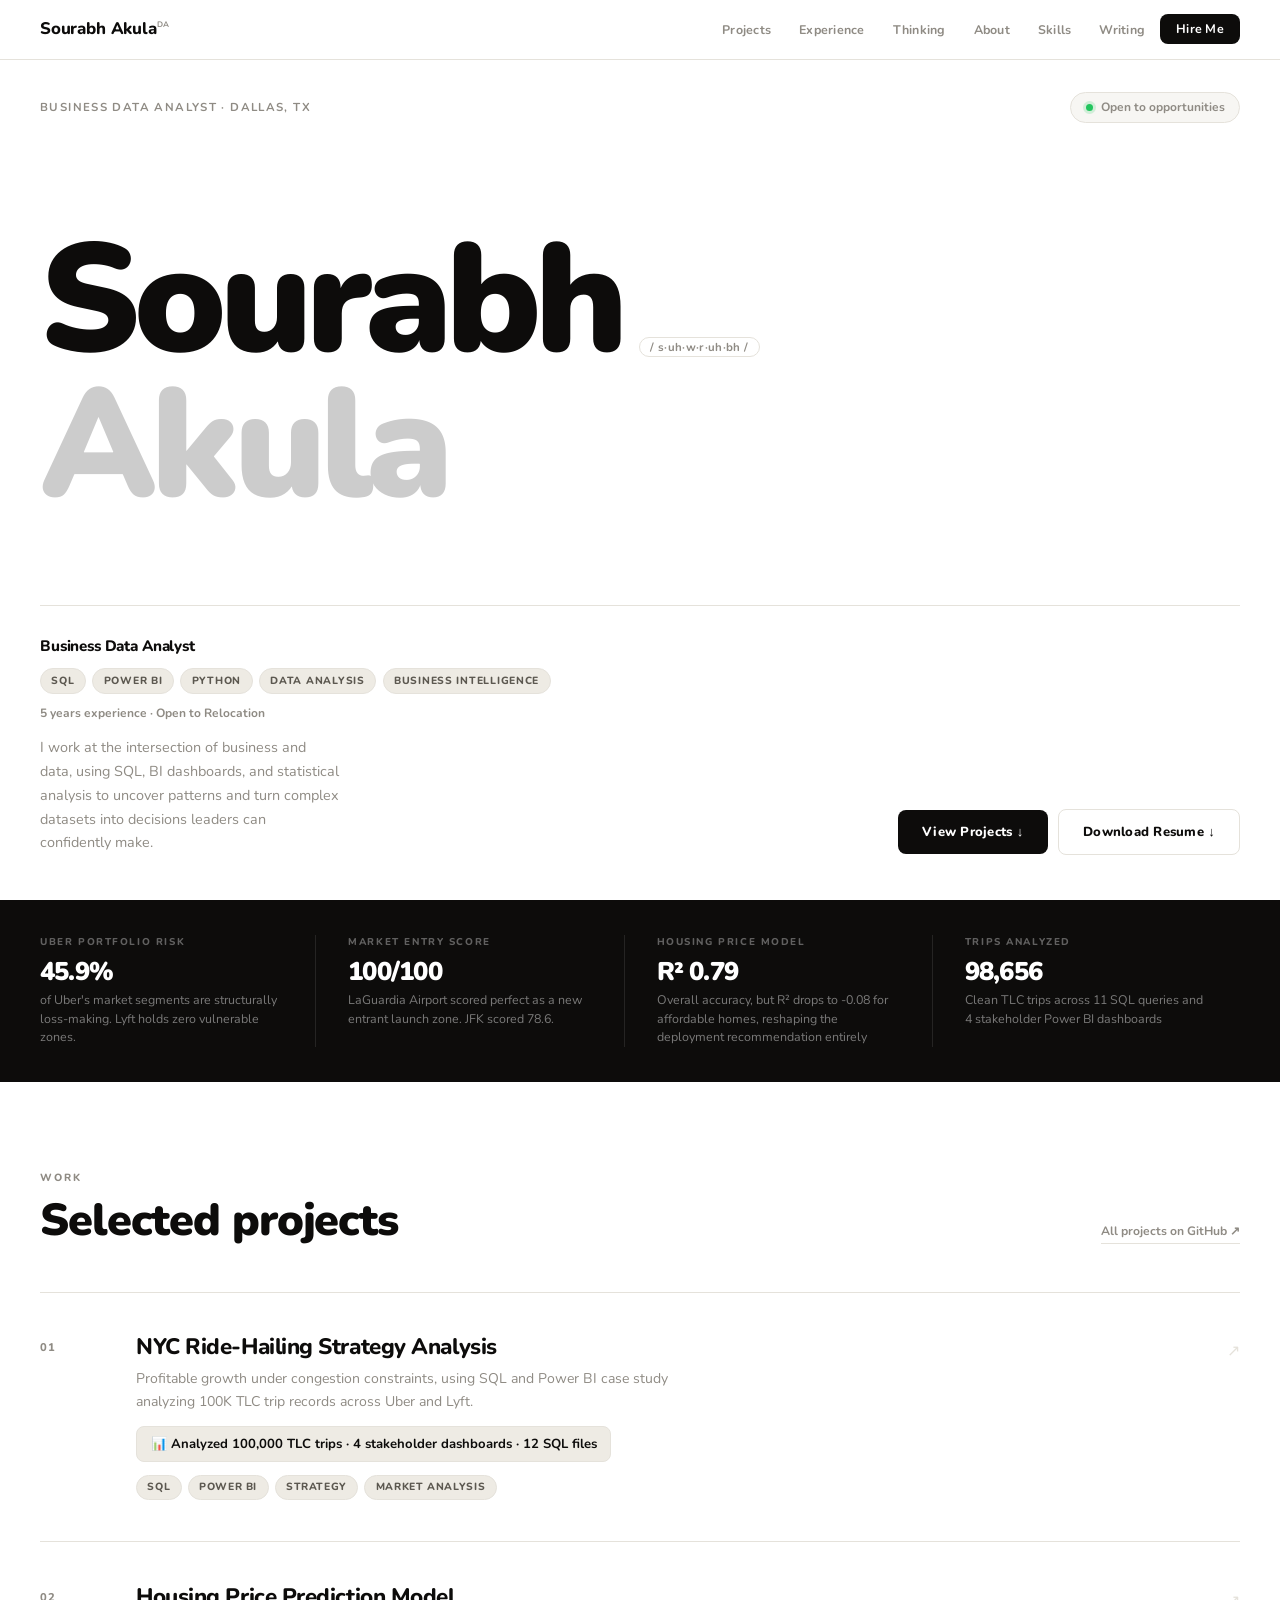
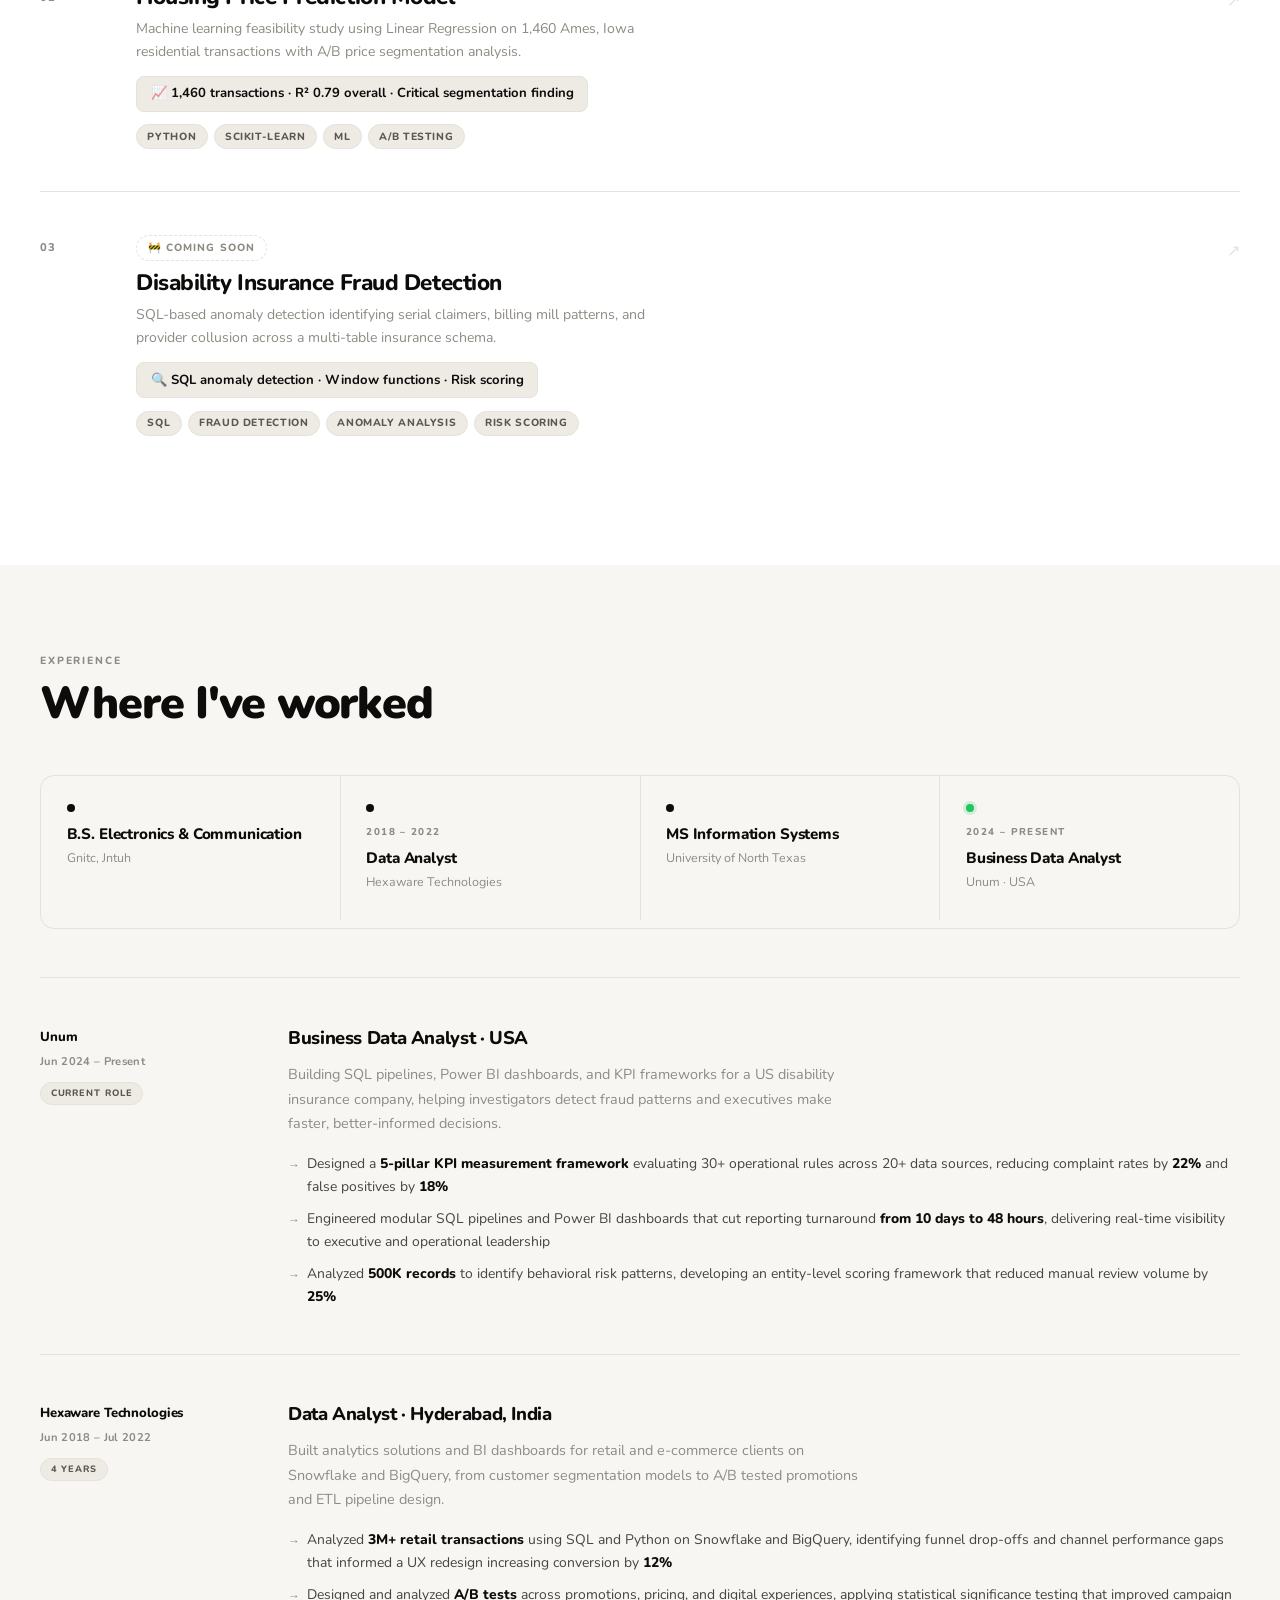
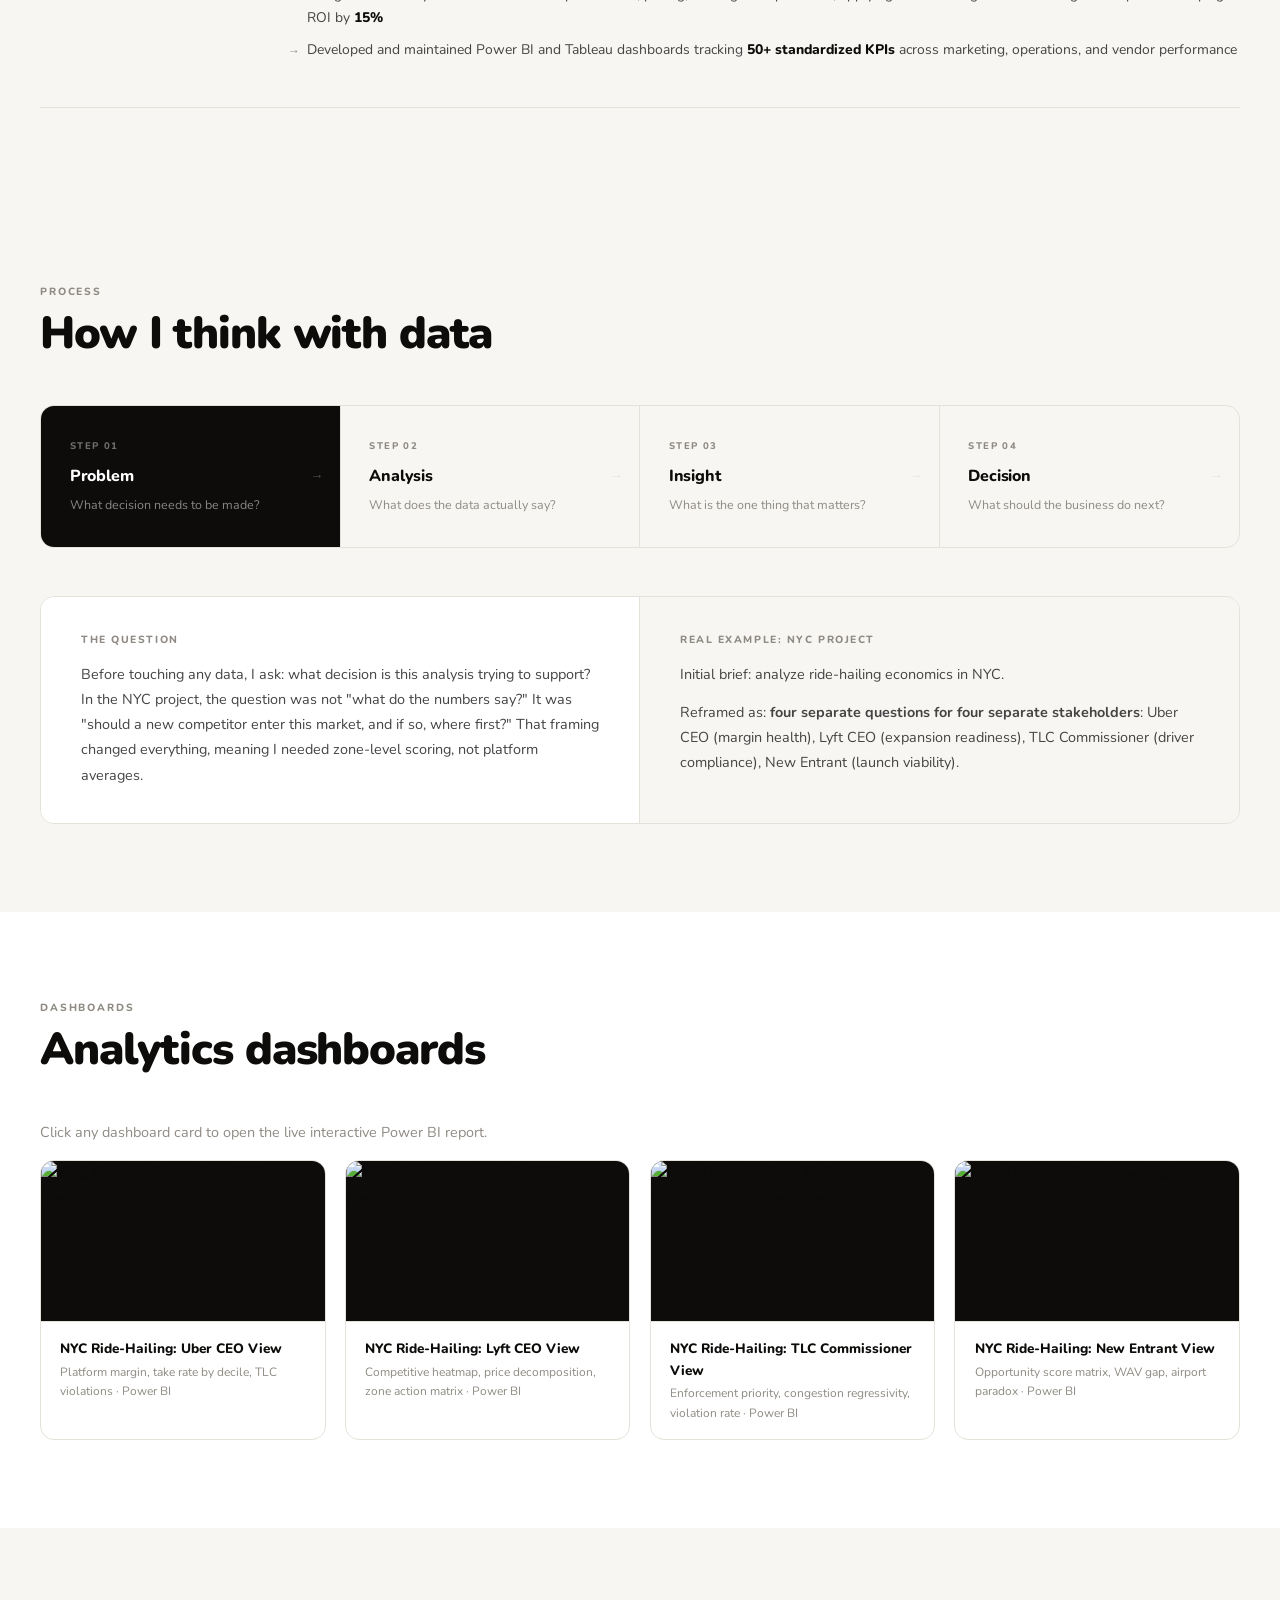
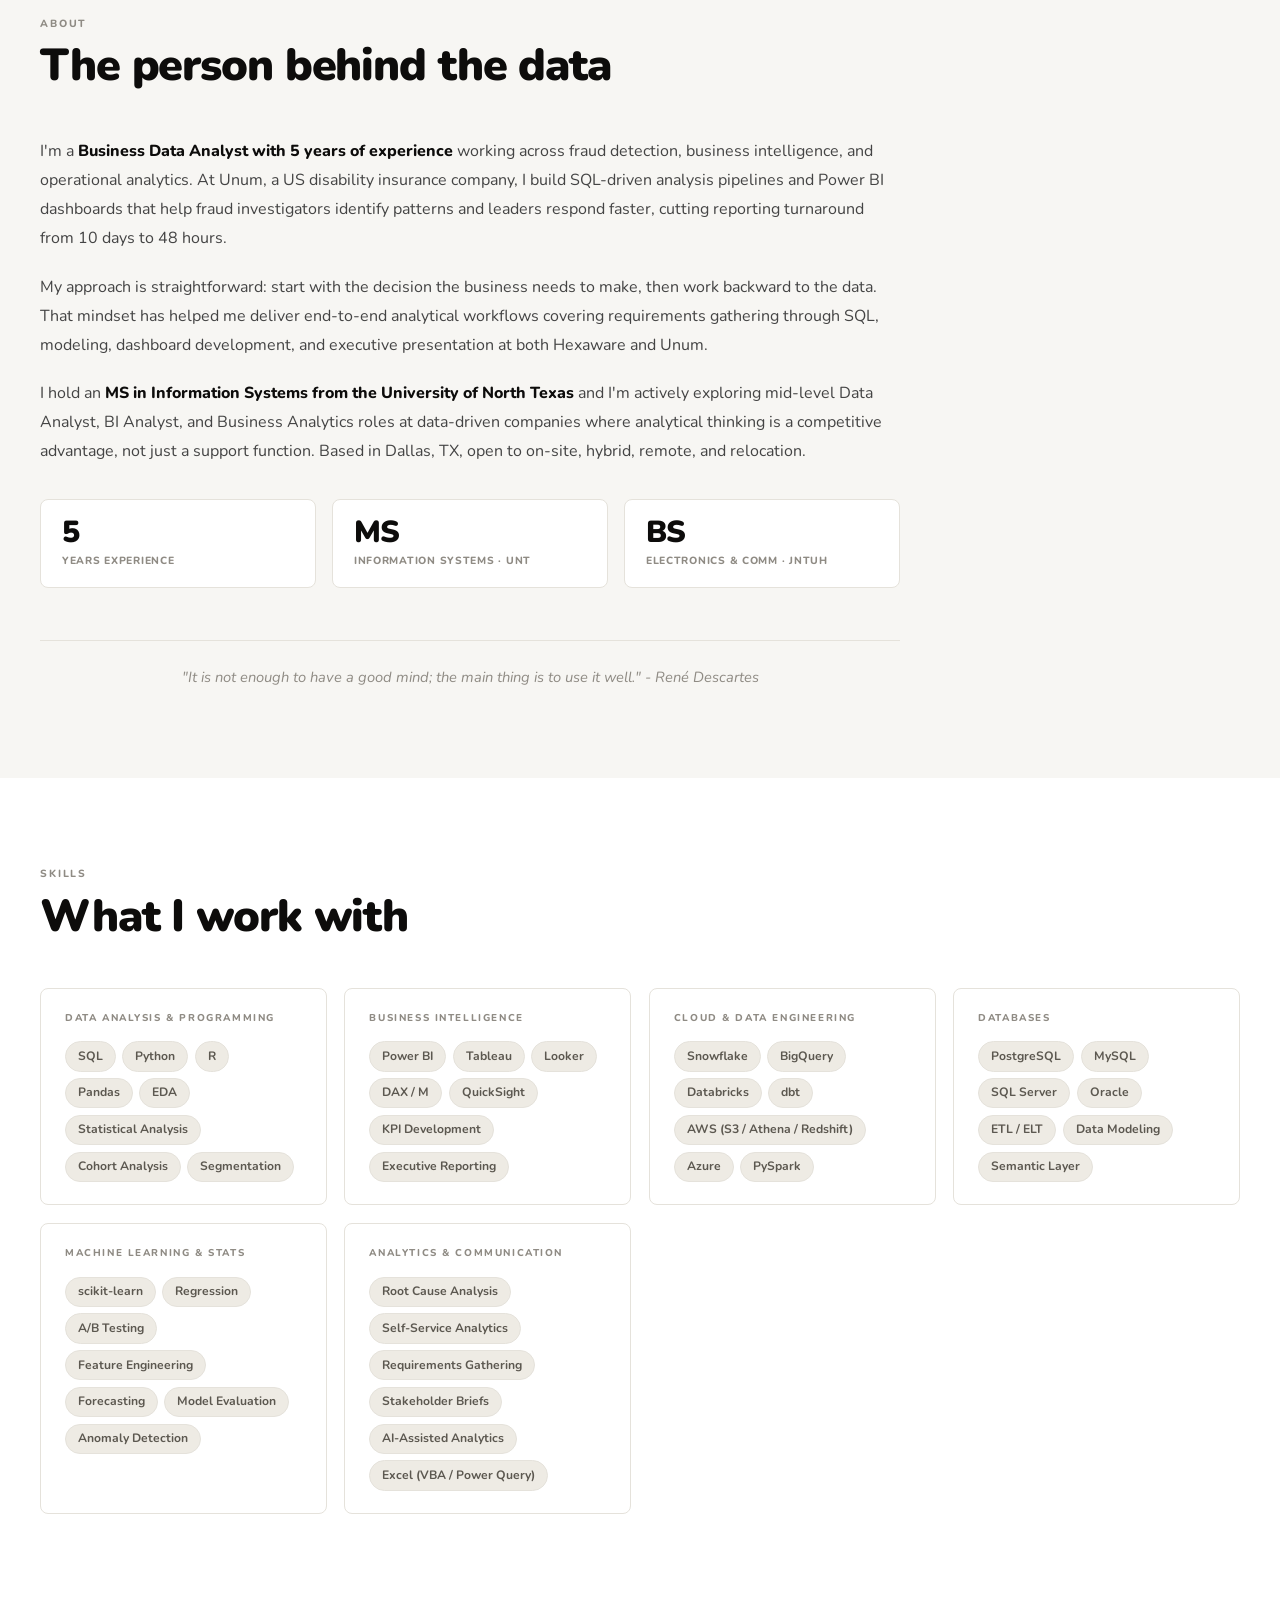
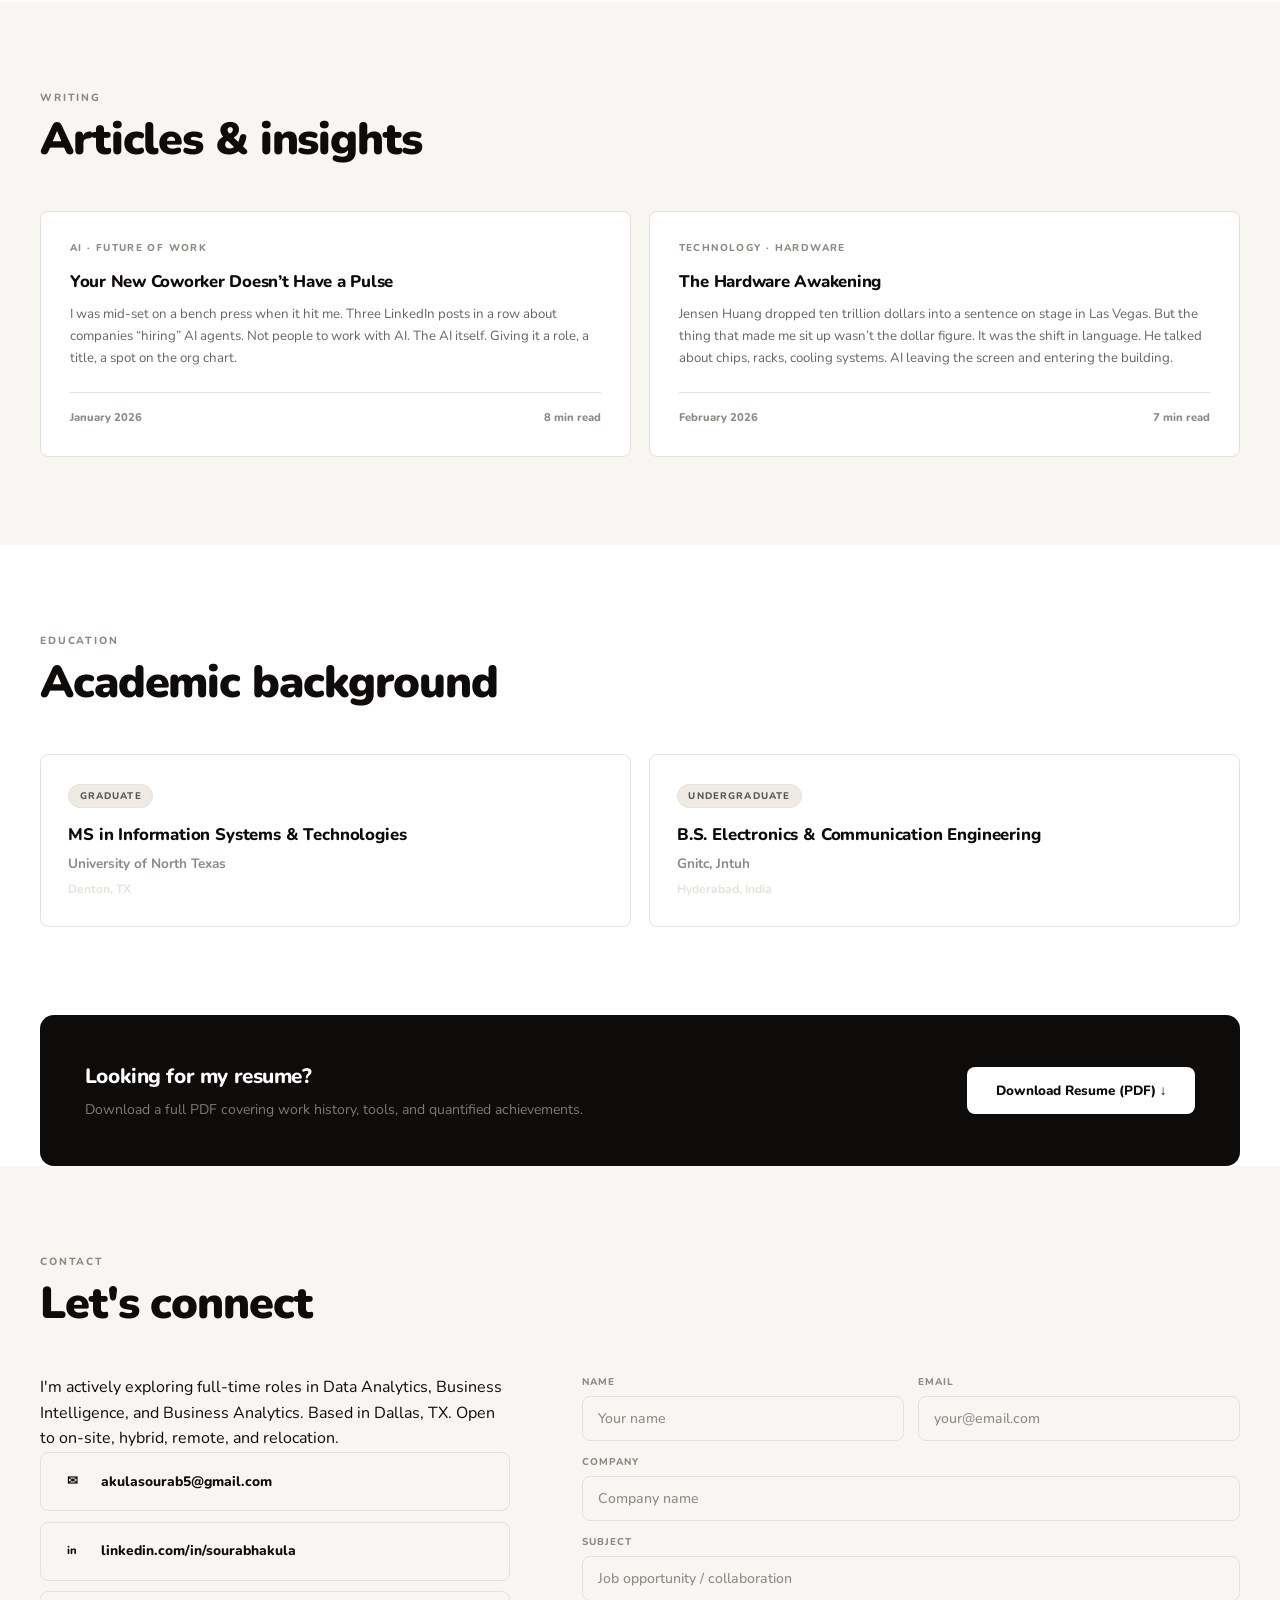
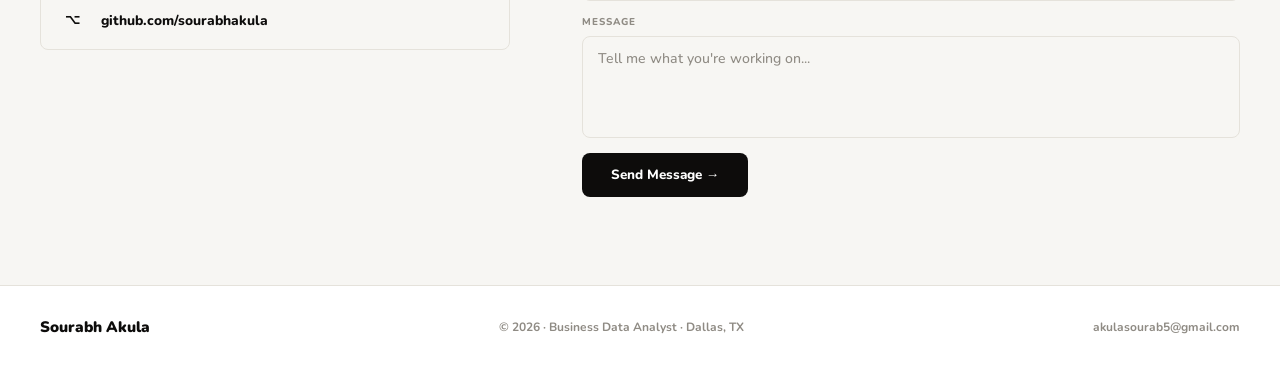
==== commit 0d5228eb: "Update print statement from 'Hello' to 'Goodbye'" ====
--- a/index.html
+++ b/index.html
@@ -376,8 +376,13 @@
 ═══════════════════════════════════════════════ */
 .dash-grid { display: grid; grid-template-columns: repeat(auto-fit, minmax(280px, 1fr)); gap: 1.2rem; }
 .dash-card {
-  border: 1px solid var(--border); border-radius: var(--r-lg);
-  overflow: hidden; cursor: pointer;
+  display: block;
+  color: inherit;
+  text-decoration: none;
+  border: 1px solid var(--border);
+  border-radius: var(--r-lg);
+  overflow: hidden;
+  cursor: pointer;
   transition: box-shadow .25s, transform .25s;
 }
 .dash-card:hover { box-shadow: var(--sh-lg); transform: translateY(-4px); }
@@ -1048,9 +1053,17 @@
       <h2 class="s-title">Analytics dashboards</h2>
     </div>
   </div>
+
+  <p style="margin-bottom:1rem; font-size:.9rem; color:var(--mid);">
+    Click any dashboard card to open the live interactive Power BI report.
+  </p>
+
   <div class="dash-grid">
 
-    <div class="dash-card reveal">
+    <a href="https://app.powerbi.com/view?r=eyJrIjoiNDcwOTRmOTItOTE5Ni00ZTUxLWFlOGMtNGIwYjVlZTIwNjRiIiwidCI6IjcwZGUxOTkyLTA3YzYtNDgwZi1hMzE4LWExYWZjYmEwMzk4MyIsImMiOjN9"
+       target="_blank"
+       rel="noopener noreferrer"
+       class="dash-card reveal">
       <div class="dash-preview" style="background:#0d0c0b;">
         <img src="https://raw.githubusercontent.com/sourabhakula/nyc-rideshare-strategy/main/dashboard/Uber%20CEO.png"
              alt="NYC Ride-Hailing: Uber CEO Dashboard"
@@ -1060,9 +1073,12 @@
         <h4>NYC Ride-Hailing: Uber CEO View</h4>
         <p>Platform margin, take rate by decile, TLC violations · Power BI</p>
       </div>
-    </div>
-
-    <div class="dash-card reveal d1">
+    </a>
+
+    <a href="https://app.powerbi.com/view?r=eyJrIjoiNDcwOTRmOTItOTE5Ni00ZTUxLWFlOGMtNGIwYjVlZTIwNjRiIiwidCI6IjcwZGUxOTkyLTA3YzYtNDgwZi1hMzE4LWExYWZjYmEwMzk4MyIsImMiOjN9"
+       target="_blank"
+       rel="noopener noreferrer"
+       class="dash-card reveal d1">
       <div class="dash-preview" style="background:#0d0c0b;">
         <img src="https://raw.githubusercontent.com/sourabhakula/nyc-rideshare-strategy/main/dashboard/Lyft%20CEO.png"
              alt="NYC Ride-Hailing: Lyft CEO Dashboard"
@@ -1072,9 +1088,12 @@
         <h4>NYC Ride-Hailing: Lyft CEO View</h4>
         <p>Competitive heatmap, price decomposition, zone action matrix · Power BI</p>
       </div>
-    </div>
-
-    <div class="dash-card reveal d2">
+    </a>
+
+    <a href="https://app.powerbi.com/view?r=eyJrIjoiNDcwOTRmOTItOTE5Ni00ZTUxLWFlOGMtNGIwYjVlZTIwNjRiIiwidCI6IjcwZGUxOTkyLTA3YzYtNDgwZi1hMzE4LWExYWZjYmEwMzk4MyIsImMiOjN9"
+       target="_blank"
+       rel="noopener noreferrer"
+       class="dash-card reveal d2">
       <div class="dash-preview" style="background:#0d0c0b;">
         <img src="https://raw.githubusercontent.com/sourabhakula/nyc-rideshare-strategy/main/dashboard/NYC%20TLC.png"
              alt="NYC Ride-Hailing: TLC Commissioner Dashboard"
@@ -1084,9 +1103,12 @@
         <h4>NYC Ride-Hailing: TLC Commissioner View</h4>
         <p>Enforcement priority, congestion regressivity, violation rate · Power BI</p>
       </div>
-    </div>
-
-    <div class="dash-card reveal d3">
+    </a>
+
+    <a href="https://app.powerbi.com/view?r=eyJrIjoiNDcwOTRmOTItOTE5Ni00ZTUxLWFlOGMtNGIwYjVlZTIwNjRiIiwidCI6IjcwZGUxOTkyLTA3YzYtNDgwZi1hMzE4LWExYWZjYmEwMzk4MyIsImMiOjN9"
+       target="_blank"
+       rel="noopener noreferrer"
+       class="dash-card reveal d3">
       <div class="dash-preview" style="background:#0d0c0b;">
         <img src="https://raw.githubusercontent.com/sourabhakula/nyc-rideshare-strategy/main/dashboard/New%20Entrant.png"
              alt="NYC Ride-Hailing: New Market Entrant Dashboard"
@@ -1096,7 +1118,7 @@
         <h4>NYC Ride-Hailing: New Entrant View</h4>
         <p>Opportunity score matrix, WAV gap, airport paradox · Power BI</p>
       </div>
-    </div>
+    </a>
 
   </div>
 </section>
@@ -1397,3 +1419,6 @@
 </body>
 
 </html>
+
+
+
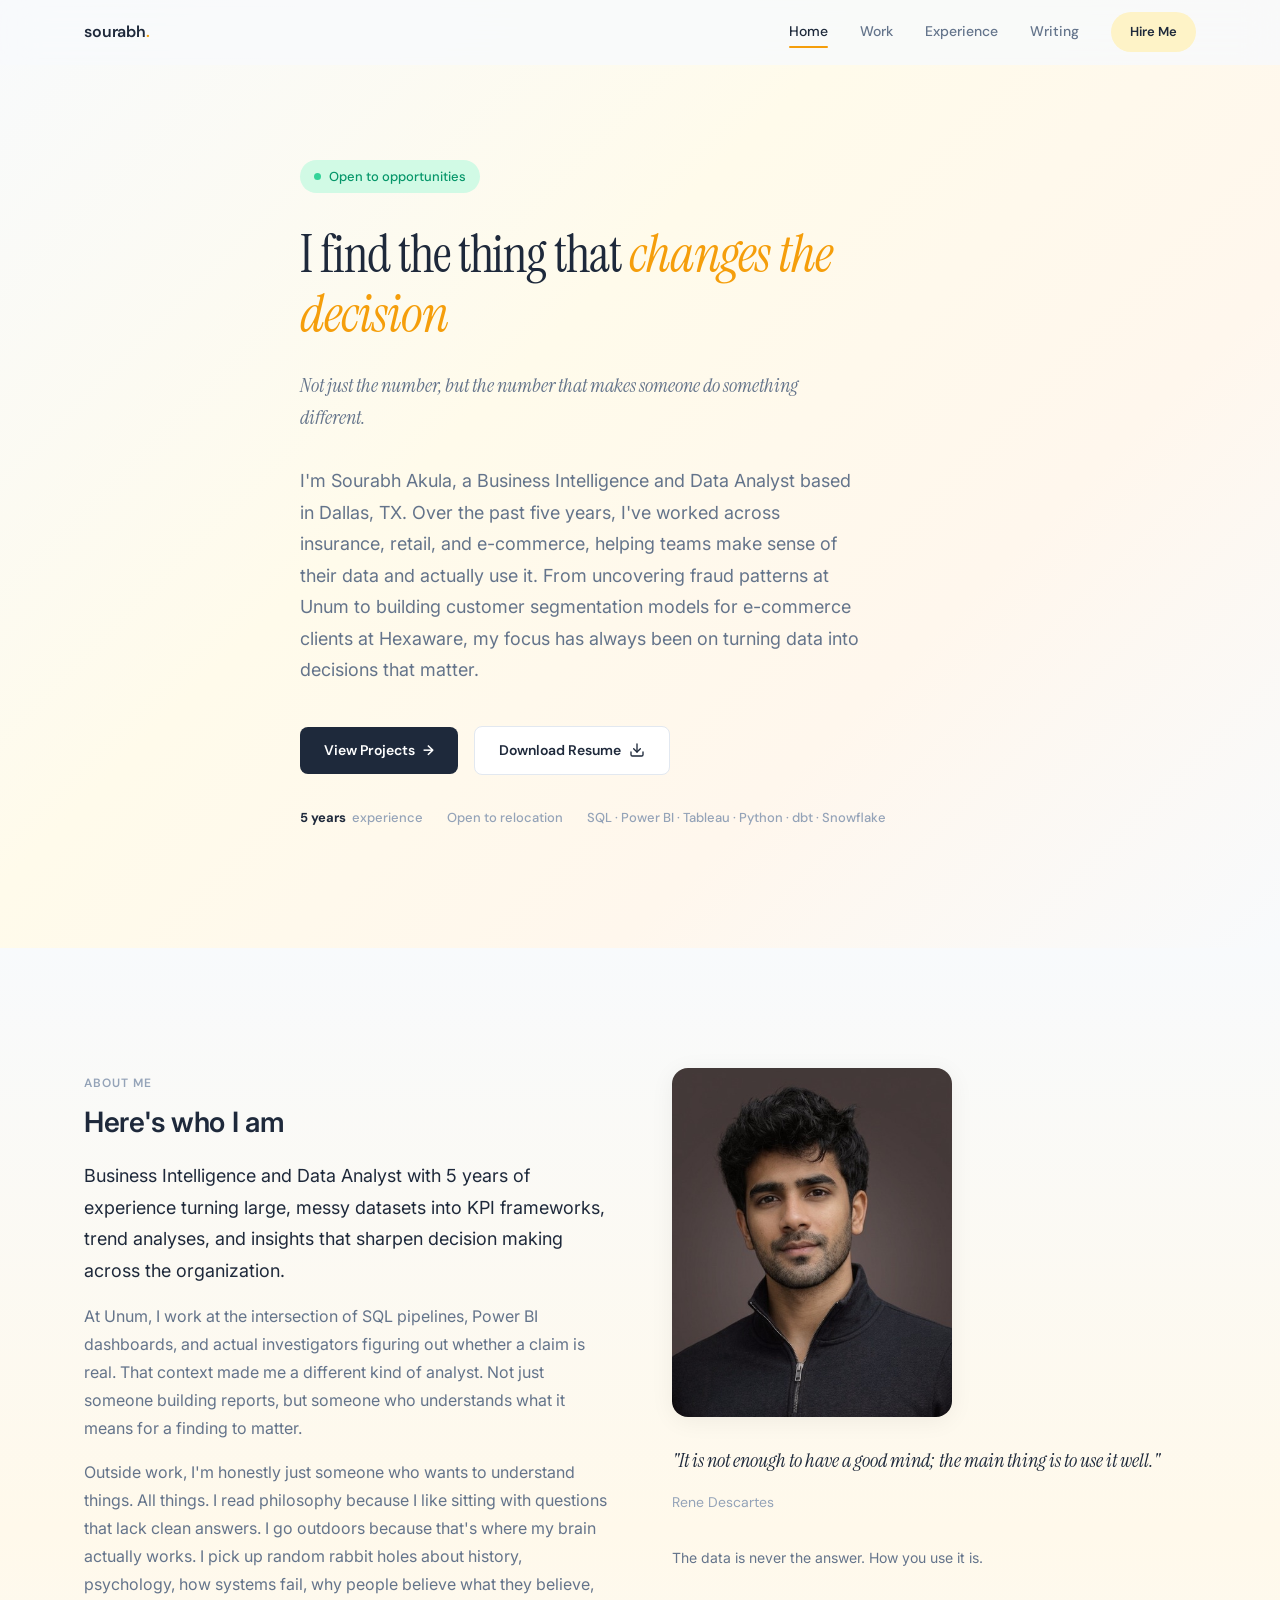
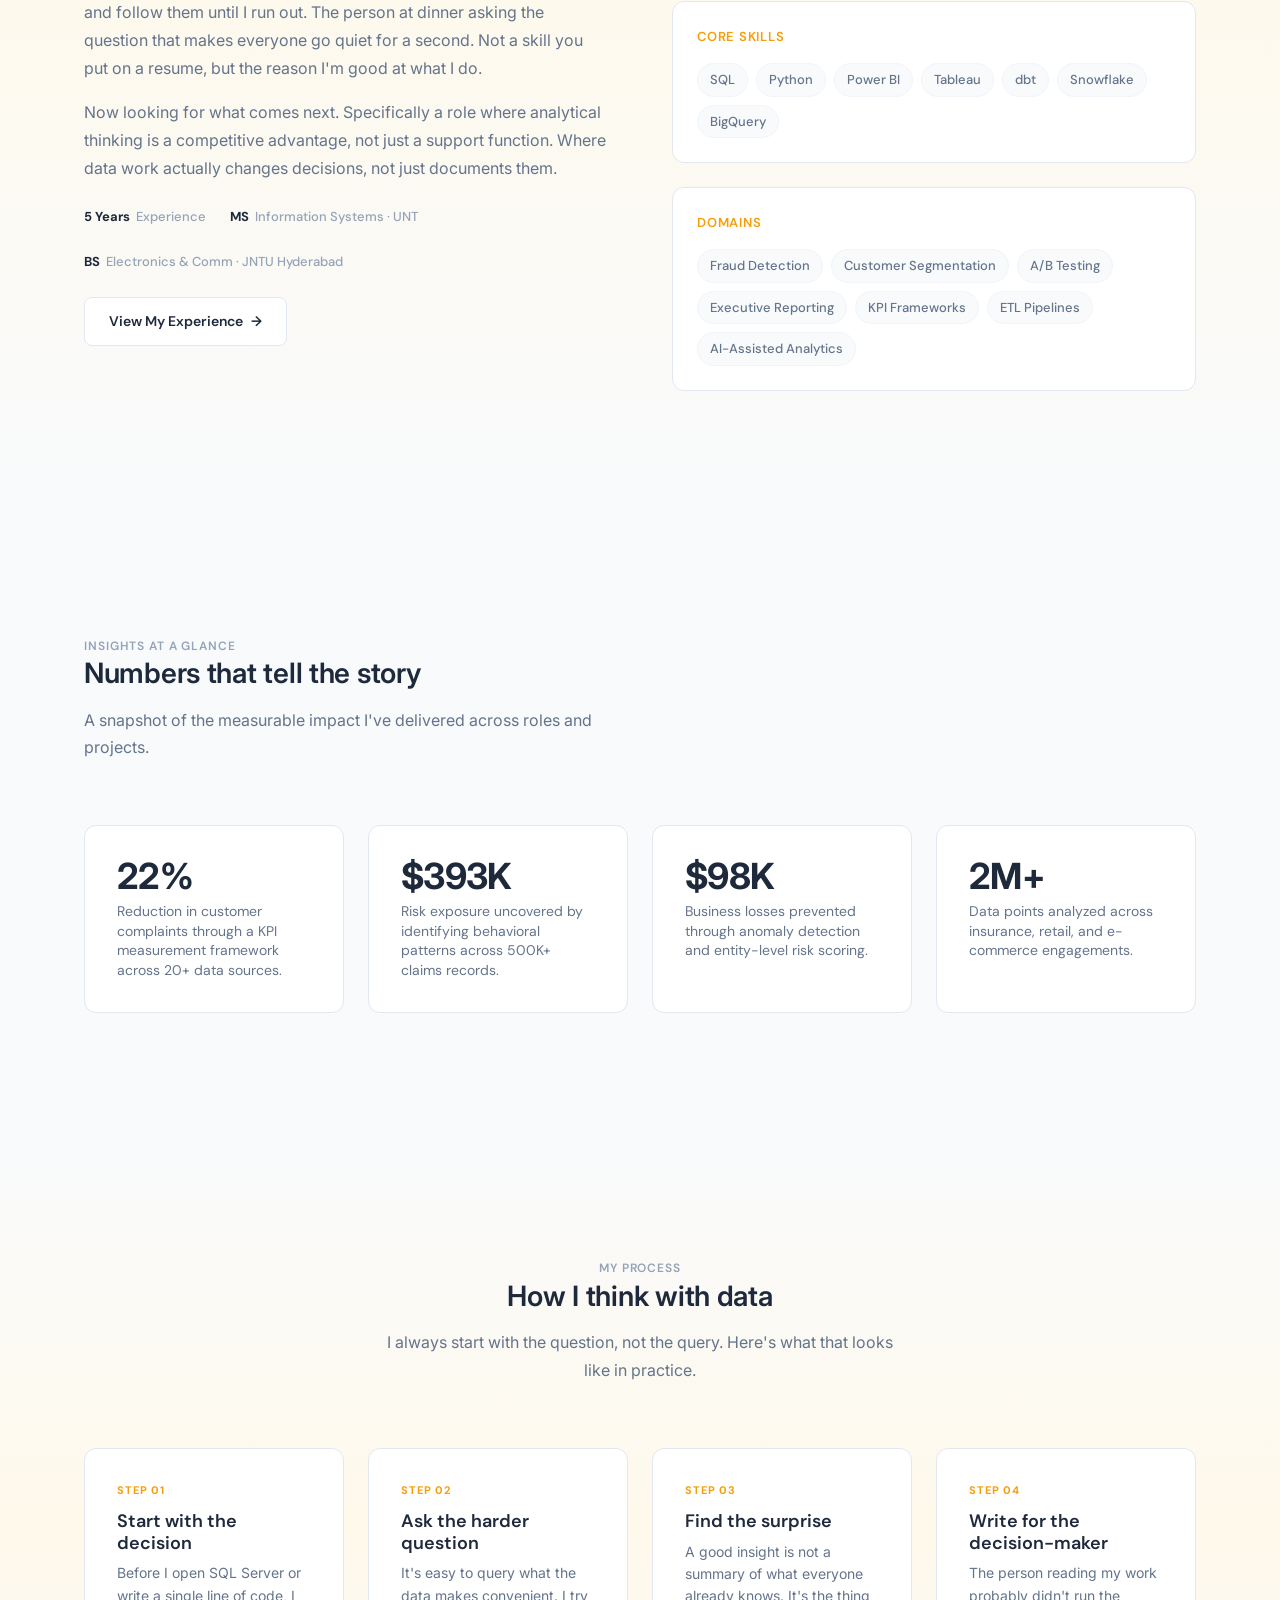
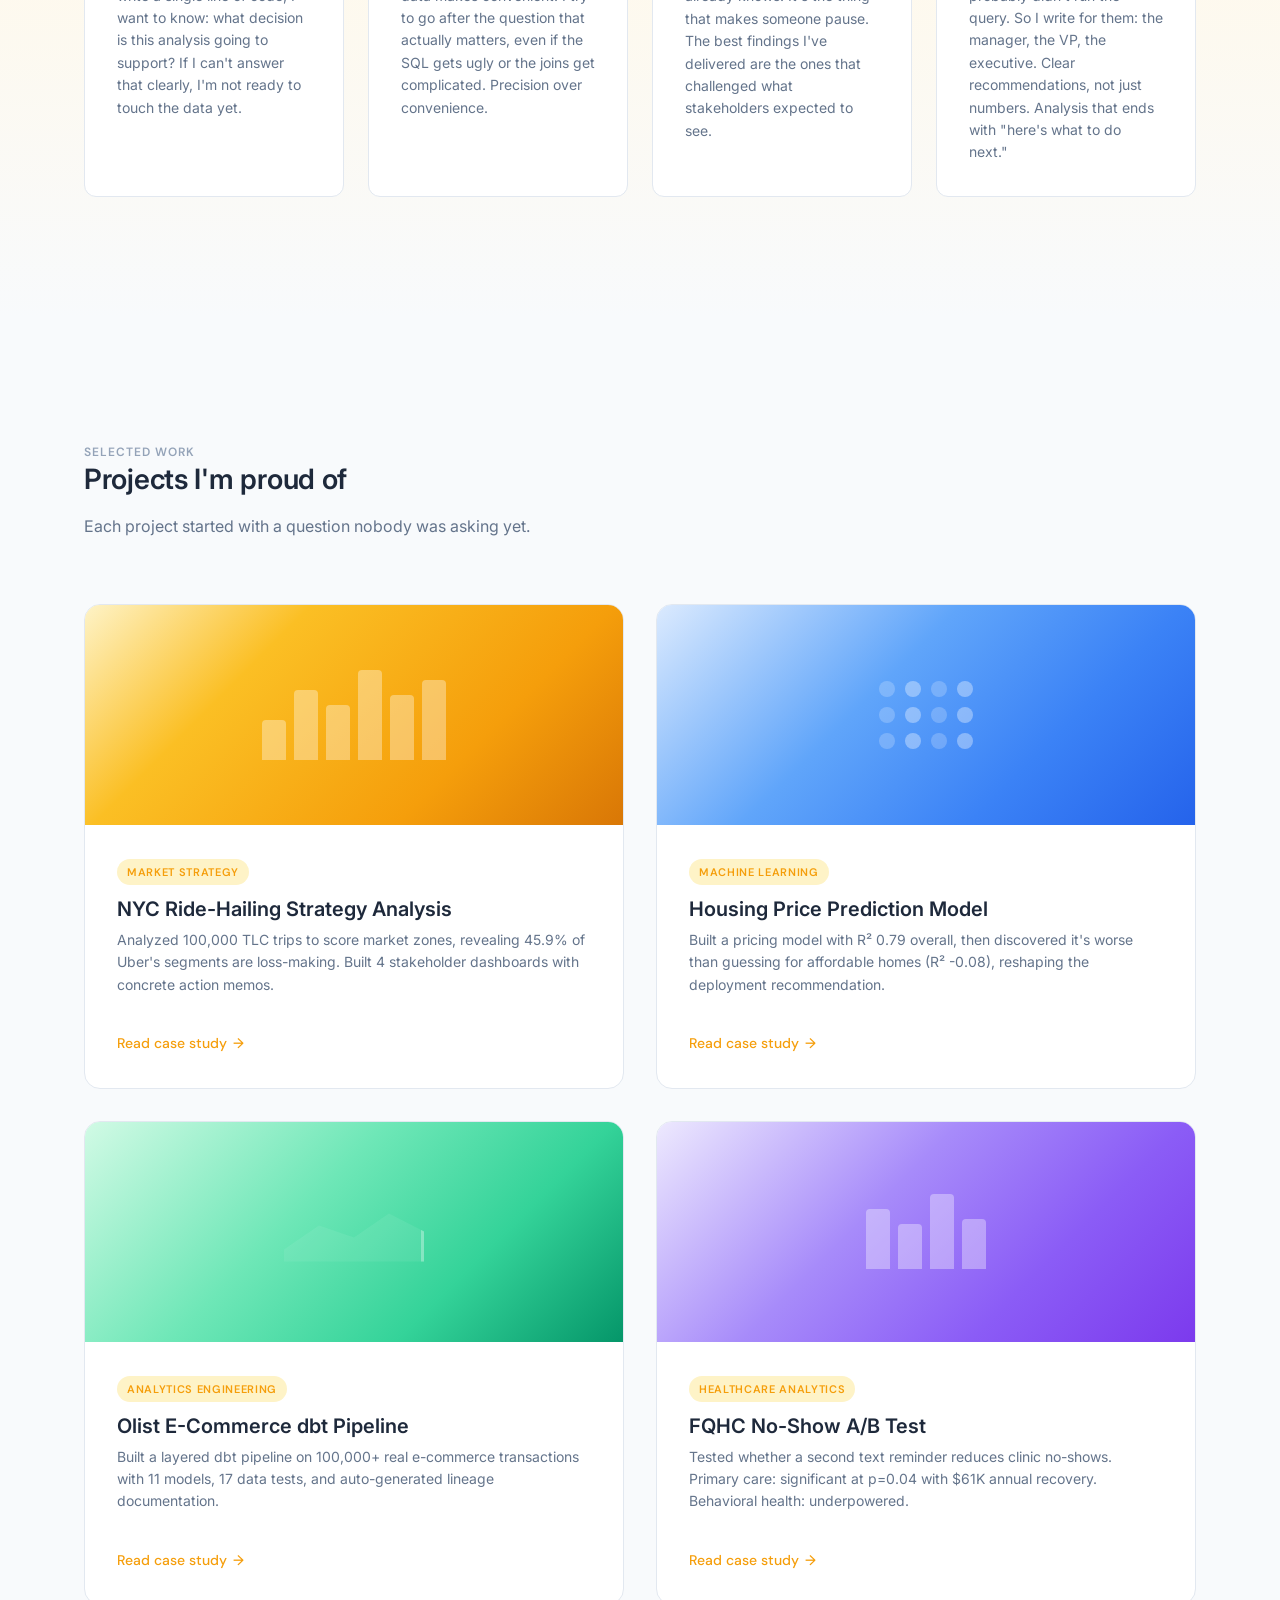
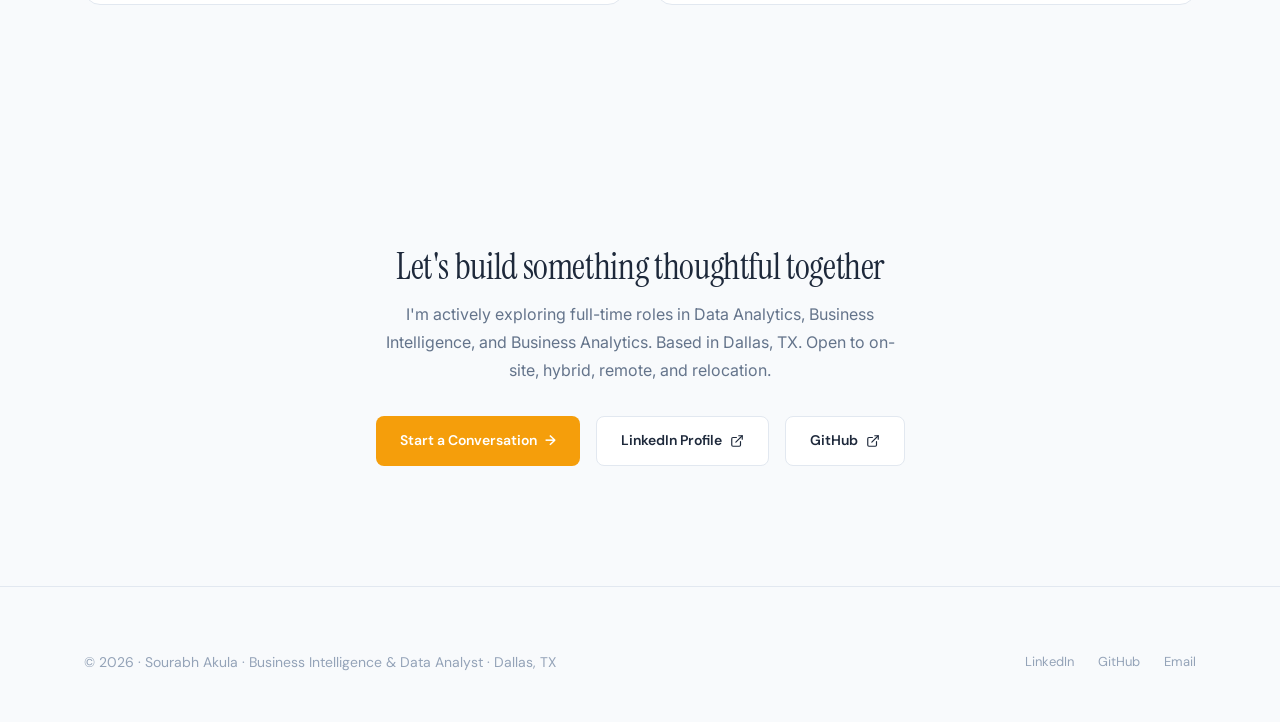
==== commit 5ef9f6f4: "Launch portfolio site with WARMTH ENGINE design system Complete multi-page portfolio with 13 HTML pa" ====
--- a/index.html
+++ b/index.html
@@ -1,1424 +1,353 @@
-<!DOCTYPE html>
-<html lang="en">
-<head>
-<meta charset="UTF-8">
-<meta name="viewport" content="width=device-width, initial-scale=1.0">
-<title>Sourabh Akula – Business Data Analyst Portfolio</title>
-<meta name="description" content="Business Data Analyst specializing in SQL, Power BI, and business analytics. Portfolio projects include ride-hailing strategy analysis, machine learning models, and fraud detection analytics. Based in Dallas, TX.">
-<meta name="keywords" content="Business Data Analyst, SQL, Power BI, Python, Data Analytics, Dallas TX, Sourabh Akula">
-<meta property="og:title" content="Sourabh Akula – Business Data Analyst Portfolio">
-<meta property="og:description" content="Business Data Analyst specializing in SQL, Power BI, and business analytics. 5 years of experience across fraud detection, BI, and operational analytics.">
-<link rel="preconnect" href="https://fonts.googleapis.com">
-<link href="https://fonts.googleapis.com/css2?family=Nunito:ital,wght@0,300;0,400;0,500;0,600;0,700;0,800;0,900;1,700&display=swap" rel="stylesheet">
-<style>
-/* ═══════════════════════════════════════════════
-   TOKENS
-═══════════════════════════════════════════════ */
-:root {
-  --white:    #ffffff;
-  --off:      #f7f6f3;
-  --off2:     #f0ede7;
-  --border:   #e5e2db;
-  --mid:      #8f8b84;
-  --dark:     #1c1b19;
-  --black:    #0d0c0b;
-  --tag-bg:   #eeebe4;
-  --tag-txt:  #5c5850;
-  --green:    #22c55e;
-  --r:        8px;
-  --r-lg:     14px;
-  --sh-sm:    0 1px 4px rgba(0,0,0,0.06), 0 2px 8px rgba(0,0,0,0.04);
-  --sh-md:    0 4px 16px rgba(0,0,0,0.08), 0 8px 24px rgba(0,0,0,0.05);
-  --sh-lg:    0 12px 40px rgba(0,0,0,0.11), 0 24px 64px rgba(0,0,0,0.06);
-}
-
-/* ═══════════════════════════════════════════════
-   RESET
-═══════════════════════════════════════════════ */
-*, *::before, *::after { box-sizing: border-box; margin: 0; padding: 0; }
-html { scroll-behavior: smooth; }
-body {
-  font-family: 'Nunito', sans-serif;
-  background: var(--white); color: var(--black);
-  font-weight: 400; line-height: 1.6;
-  overflow-x: hidden;
-}
-a { color: inherit; text-decoration: none; }
-
-/* ═══════════════════════════════════════════════
-   NAV
-═══════════════════════════════════════════════ */
-nav {
-  position: fixed; inset: 0 0 auto 0; z-index: 200;
-  height: 60px; padding: 0 2.5rem;
-  display: flex; align-items: center; justify-content: space-between;
-  background: rgba(255,255,255,0.94);
-  backdrop-filter: blur(14px);
-  border-bottom: 1px solid var(--border);
-  transition: box-shadow .3s;
-}
-nav.scrolled { box-shadow: var(--sh-sm); }
-.nav-logo { font-weight: 800; font-size: 1.05rem; letter-spacing: -.01em; }
-.nav-logo sup { font-size: .5rem; color: var(--mid); vertical-align: super; font-weight: 700; }
-.nav-links { display: flex; gap: .15rem; list-style: none; align-items: center; }
-.nav-links a {
-  font-size: .78rem; font-weight: 700; letter-spacing: .02em;
-  color: var(--mid); padding: .35rem .8rem; border-radius: 6px;
-  transition: background .18s, color .18s;
-}
-.nav-links a:hover { background: var(--off); color: var(--black); }
-.nav-hire {
-  background: var(--black) !important; color: var(--white) !important;
-  border-radius: var(--r) !important; padding: .4rem 1rem !important;
-  transition: transform .2s, box-shadow .2s !important;
-}
-.nav-hire:hover { transform: translateY(-1px) !important; box-shadow: var(--sh-md) !important; }
-
-/* ═══════════════════════════════════════════════
-   HERO
-═══════════════════════════════════════════════ */
-.hero {
-  padding-top: 60px; min-height: 100vh;
-  display: flex; flex-direction: column;
-  background: var(--white); overflow: hidden; position: relative;
-}
-.hero-band {
-  display: flex; justify-content: space-between; align-items: center;
-  padding: 2rem 2.5rem 0;
-}
-.hero-band-left {
-  font-size: .72rem; font-weight: 700; color: var(--mid);
-  letter-spacing: .12em; text-transform: uppercase;
-}
-.hero-status {
-  display: inline-flex; align-items: center; gap: .5rem;
-  font-size: .75rem; font-weight: 700; color: var(--mid);
-  background: var(--off); border: 1px solid var(--border);
-  border-radius: 100px; padding: .3rem .9rem;
-}
-.status-dot {
-  width: 7px; height: 7px; border-radius: 50%; background: var(--green);
-  box-shadow: 0 0 0 3px rgba(34,197,94,.18);
-  animation: gpulse 2.2s ease-in-out infinite;
-}
-@keyframes gpulse {
-  0%,100% { box-shadow: 0 0 0 3px rgba(34,197,94,.18); }
-  50%      { box-shadow: 0 0 0 7px rgba(34,197,94,.05); }
-}
-
-/* Giant editorial name */
-.hero-name-block { padding: 1.2rem 2.5rem 0; flex: 1; display: flex; flex-direction: column; justify-content: center; }
-.hero-name {
-  font-size: clamp(4.5rem, 12vw, 12rem);
-  font-weight: 900; line-height: .9; letter-spacing: -.04em; color: var(--black);
-}
-.hero-name-dim { color: #ccc; }
-
-/* pronunciation pill */
-.pronun {
-  display: inline-flex; align-items: center; gap: .35rem;
-  margin-left: .8rem; vertical-align: middle;
-  font-size: .72rem; font-weight: 700; color: var(--mid);
-  letter-spacing: .03em; border: 1px solid var(--border);
-  border-radius: 100px; padding: .22rem .65rem;
-  position: relative; cursor: help;
-  transition: border-color .2s, color .2s;
-}
-.pronun:hover { border-color: var(--black); color: var(--black); }
-.pronun-tip {
-  position: absolute; bottom: calc(100% + 9px); left: 50%;
-  transform: translateX(-50%) translateY(5px);
-  background: var(--black); color: var(--white);
-  font-size: .7rem; font-weight: 500; letter-spacing: .03em;
-  padding: .4rem .8rem; border-radius: 6px;
-  white-space: nowrap; opacity: 0; pointer-events: none;
-  transition: opacity .2s, transform .2s;
-}
-.pronun-tip::after {
-  content: ''; position: absolute; top: 100%; left: 50%; transform: translateX(-50%);
-  border: 4px solid transparent; border-top-color: var(--black);
-}
-.pronun:hover .pronun-tip { opacity: 1; transform: translateX(-50%) translateY(0); }
-
-.hero-rule { height: 1px; background: var(--border); margin: 0 2.5rem; }
-.hero-footer {
-  display: flex; justify-content: space-between; align-items: flex-end;
-  padding: 1.8rem 2.5rem 2.8rem; gap: 2rem; flex-wrap: wrap;
-}
-.hero-meta { display: flex; flex-direction: column; gap: .4rem; }
-.hero-title { font-size: .95rem; font-weight: 800; color: var(--black); letter-spacing: -.01em; }
-.hero-chips { display: flex; gap: .4rem; flex-wrap: wrap; margin-top: .2rem; }
-.hero-chip {
-  font-size: .65rem; font-weight: 800; letter-spacing: .07em; text-transform: uppercase;
-  background: var(--tag-bg); color: var(--tag-txt); padding: .22rem .65rem;
-  border-radius: 100px; border: 1px solid var(--border);
-}
-.hero-exp { font-size: .75rem; font-weight: 700; color: var(--mid); margin-top: .25rem; }
-.hero-tagline { font-size: .9rem; color: var(--mid); max-width: 300px; line-height: 1.65; margin-top: .4rem; }
-.hero-btns { display: flex; gap: .65rem; align-items: center; flex-shrink: 0; }
-.btn {
-  display: inline-flex; align-items: center; gap: .4rem;
-  padding: .72rem 1.5rem; border-radius: var(--r);
-  font-family: 'Nunito', sans-serif;
-  font-size: .82rem; font-weight: 800; letter-spacing: .02em;
-  cursor: pointer; border: none;
-  transition: transform .2s, box-shadow .2s;
-}
-.btn:hover { transform: translateY(-2px); }
-.btn-black { background: var(--black); color: var(--white); }
-.btn-black:hover { box-shadow: var(--sh-md); }
-.btn-ghost { background: var(--white); color: var(--black); border: 1.5px solid var(--border); }
-.btn-ghost:hover { border-color: var(--black); box-shadow: var(--sh-sm); }
-
-/* ═══════════════════════════════════════════════
-   KEY INSIGHT CALLOUT (featured metrics)
-═══════════════════════════════════════════════ */
-.insights-band {
-  background: var(--black); padding: 2.2rem 2.5rem;
-  display: flex; gap: 0; overflow: hidden;
-}
-.insight-item {
-  flex: 1; padding: 0 2rem;
-  border-right: 1px solid rgba(255,255,255,.1);
-  transition: background .2s;
-}
-.insight-item:first-child { padding-left: 0; }
-.insight-item:last-child { border-right: none; }
-.insight-item:hover { background: rgba(255,255,255,.04); }
-.insight-label {
-  font-size: .62rem; font-weight: 800; letter-spacing: .16em;
-  text-transform: uppercase; color: rgba(255,255,255,.35);
-  margin-bottom: .5rem;
-}
-.insight-stat {
-  font-size: 1.6rem; font-weight: 900; color: var(--white);
-  letter-spacing: -.03em; line-height: 1; margin-bottom: .4rem;
-}
-.insight-desc { font-size: .78rem; color: rgba(255,255,255,.45); line-height: 1.5; }
-
-/* ═══════════════════════════════════════════════
-   SECTION BASE
-═══════════════════════════════════════════════ */
-.section { padding: 5.5rem 2.5rem; }
-.section-alt { background: var(--off); }
-.s-tag {
-  font-size: .65rem; font-weight: 800; letter-spacing: .18em;
-  text-transform: uppercase; color: var(--mid); margin-bottom: .6rem;
-}
-.s-title {
-  font-size: clamp(1.8rem, 3.5vw, 2.8rem);
-  font-weight: 900; letter-spacing: -.025em; line-height: 1.05; color: var(--black);
-}
-.s-head {
-  display: flex; justify-content: space-between; align-items: flex-end;
-  margin-bottom: 3rem;
-}
-.s-link {
-  font-size: .76rem; font-weight: 700; color: var(--mid);
-  border-bottom: 1px solid var(--border); padding-bottom: 1px;
-  transition: color .2s, border-color .2s;
-}
-.s-link:hover { color: var(--black); border-color: var(--black); }
-
-/* ═══════════════════════════════════════════════
-   HOW I THINK WITH DATA
-═══════════════════════════════════════════════ */
-.think-steps {
-  display: grid; grid-template-columns: repeat(4, 1fr);
-  gap: 0; margin-bottom: 3rem; border: 1px solid var(--border);
-  border-radius: var(--r-lg); overflow: hidden;
-}
-.think-step {
-  padding: 2rem 1.8rem;
-  border-right: 1px solid var(--border);
-  cursor: pointer;
-  transition: background .2s;
-  position: relative;
-}
-.think-step:last-child { border-right: none; }
-.think-step:hover { background: var(--off); }
-.think-step.active { background: var(--black); }
-.think-step-num {
-  font-size: .6rem; font-weight: 800; letter-spacing: .15em;
-  text-transform: uppercase; color: var(--mid); margin-bottom: .7rem;
-  transition: color .2s;
-}
-.think-step.active .think-step-num { color: rgba(255,255,255,.4); }
-.think-step-label {
-  font-size: 1rem; font-weight: 800; color: var(--black);
-  letter-spacing: -.01em; margin-bottom: .4rem;
-  transition: color .2s;
-}
-.think-step.active .think-step-label { color: var(--white); }
-.think-step-short {
-  font-size: .78rem; color: var(--mid); line-height: 1.5;
-  transition: color .2s;
-}
-.think-step.active .think-step-short { color: rgba(255,255,255,.5); }
-.think-step-arrow {
-  position: absolute; right: 1rem; top: 50%;
-  transform: translateY(-50%); font-size: .8rem; color: var(--border);
-  transition: color .2s, transform .2s;
-}
-.think-step:hover .think-step-arrow { color: var(--mid); transform: translateY(-50%) translateX(2px); }
-.think-step.active .think-step-arrow { color: rgba(255,255,255,.3); }
-
-/* expandable example panels */
-.think-panel {
-  display: none; border: 1px solid var(--border);
-  border-radius: var(--r-lg); overflow: hidden;
-}
-.think-panel.active { display: grid; grid-template-columns: 1fr 1fr; }
-.think-panel-left {
-  padding: 2.2rem 2.5rem; background: var(--white);
-  border-right: 1px solid var(--border);
-}
-.think-panel-right { padding: 2.2rem 2.5rem; background: var(--off); }
-.think-panel h4 {
-  font-size: .65rem; font-weight: 800; letter-spacing: .15em;
-  text-transform: uppercase; color: var(--mid); margin-bottom: .8rem;
-}
-.think-panel p { font-size: .9rem; color: #444; line-height: 1.75; }
-.think-panel code {
-  display: block; background: var(--black); color: #7dd3fc;
-  font-family: 'Courier New', monospace; font-size: .78rem; line-height: 1.7;
-  padding: 1.2rem 1.4rem; border-radius: var(--r); margin-top: .8rem;
-  overflow-x: auto; white-space: pre;
-}
-
-/* ═══════════════════════════════════════════════
-   PROJECTS
-═══════════════════════════════════════════════ */
-.projects-list { display: flex; flex-direction: column; }
-.proj-row {
-  display: grid; grid-template-columns: 64px 1fr 40px;
-  gap: 2rem; align-items: start;
-  padding: 2.6rem 0; border-top: 1px solid var(--border);
-  cursor: pointer; position: relative;
-}
-.proj-row:last-of-type { border-bottom: 1px solid var(--border); }
-.proj-row::before {
-  content: ''; position: absolute;
-  left: -2.5rem; right: -2.5rem; top: 0; bottom: 0;
-  background: var(--off); opacity: 0; transition: opacity .2s;
-  pointer-events: none;
-}
-.proj-row:hover::before { opacity: 1; }
-.proj-row > * { position: relative; }
-.proj-num {
-  font-size: .7rem; font-weight: 800; letter-spacing: .1em;
-  color: var(--mid); padding-top: 5px;
-}
-.proj-body h3 {
-  font-size: 1.4rem; font-weight: 800; letter-spacing: -.02em;
-  color: var(--black); line-height: 1.2; margin-bottom: .45rem;
-  transition: color .2s;
-}
-.proj-row:hover .proj-body h3 { color: var(--dark); }
-.proj-desc { font-size: .88rem; color: var(--mid); line-height: 1.6; margin-bottom: .8rem; max-width: 540px; }
-.proj-impact {
-  font-size: .82rem; font-weight: 700; color: var(--black);
-  background: var(--tag-bg); border: 1px solid var(--border);
-  border-radius: var(--r); padding: .4rem .85rem; display: inline-block;
-  margin-bottom: .8rem;
-}
-.proj-tags { display: flex; gap: .38rem; flex-wrap: wrap; }
-.p-tag {
-  font-size: .65rem; font-weight: 800; letter-spacing: .06em; text-transform: uppercase;
-  background: var(--tag-bg); color: var(--tag-txt); padding: .2rem .65rem;
-  border-radius: 100px; border: 1px solid var(--border);
-}
-.proj-arrow {
-  font-size: 1rem; color: var(--border); padding-top: 5px; text-align: right;
-  transition: color .2s, transform .25s;
-}
-.proj-row:hover .proj-arrow { color: var(--black); transform: translate(3px,-3px); }
-.proj-row.open .proj-arrow { transform: rotate(45deg); color: var(--black); }
-
-/* placeholder badge */
-.proj-placeholder {
-  display: inline-flex; align-items: center; gap: .4rem;
-  font-size: .65rem; font-weight: 800; letter-spacing: .1em; text-transform: uppercase;
-  color: var(--mid); border: 1px dashed var(--border); border-radius: 100px;
-  padding: .22rem .7rem; margin-bottom: .6rem;
-}
-
-/* detail expand */
-.proj-detail {
-  padding-left: calc(64px + 2rem);
-  max-height: 0; overflow: hidden;
-  transition: max-height .6s cubic-bezier(.23,1,.32,1);
-}
-.proj-row.open + .proj-detail { max-height: 700px; }
-.detail-wrap {
-  padding: 0 0 2.5rem;
-  display: grid; grid-template-columns: repeat(2, 1fr); gap: 1rem;
-}
-.d-block {
-  background: var(--white); border: 1px solid var(--border);
-  border-radius: var(--r); padding: 1.2rem 1.4rem;
-}
-.d-block h4 {
-  font-size: .6rem; font-weight: 800; letter-spacing: .16em;
-  text-transform: uppercase; color: var(--mid); margin-bottom: .5rem;
-}
-.d-block p { font-size: .86rem; color: #555; line-height: 1.7; }
-.d-link {
-  display: inline-flex; align-items: center; gap: .4rem;
-  margin-top: 1rem; font-size: .8rem; font-weight: 800; color: var(--black);
-  border-bottom: 1.5px solid var(--border); padding-bottom: 2px;
-  transition: border-color .2s;
-}
-.d-link:hover { border-color: var(--black); }
-
-/* ═══════════════════════════════════════════════
-   DASHBOARD PREVIEWS
-═══════════════════════════════════════════════ */
-.dash-grid { display: grid; grid-template-columns: repeat(auto-fit, minmax(280px, 1fr)); gap: 1.2rem; }
-.dash-card {
-  display: block;
-  color: inherit;
-  text-decoration: none;
-  border: 1px solid var(--border);
-  border-radius: var(--r-lg);
-  overflow: hidden;
-  cursor: pointer;
-  transition: box-shadow .25s, transform .25s;
-}
-.dash-card:hover { box-shadow: var(--sh-lg); transform: translateY(-4px); }
-.dash-preview {
-  width: 100%; aspect-ratio: 16/9;
-  background: var(--off2); position: relative; overflow: hidden;
-  display: flex; align-items: center; justify-content: center;
-}
-/* CSS chart mockups */
-.mock-bars {
-  display: flex; align-items: flex-end; gap: 6px; height: 72px; padding: 0 20px;
-}
-.mock-bar {
-  flex: 1; border-radius: 3px 3px 0 0; min-width: 14px;
-  background: var(--border); transition: background .2s;
-}
-.dash-card:hover .mock-bar { background: #aaa; }
-.mock-bar.hi { background: var(--black); }
-.dash-card:hover .mock-bar.hi { background: var(--dark); }
-.mock-kpis {
-  display: grid; grid-template-columns: 1fr 1fr; gap: 8px; padding: 16px;
-}
-.mock-kpi {
-  background: var(--white); border-radius: 5px; padding: 10px 12px;
-  border: 1px solid var(--border);
-}
-.mock-kpi-n { font-size: .95rem; font-weight: 900; color: var(--black); }
-.mock-kpi-l { font-size: .55rem; font-weight: 700; color: var(--mid); text-transform: uppercase; letter-spacing: .08em; margin-top: 2px; }
-.mock-line {
-  width: 90%; height: 56px; padding: 0 20px; position: relative;
-}
-.mock-line svg { width: 100%; height: 100%; overflow: visible; }
-.dash-placeholder-label {
-  position: absolute; inset: 0; display: flex; flex-direction: column;
-  align-items: center; justify-content: center; gap: .4rem;
-}
-.dash-placeholder-label span {
-  font-size: .65rem; font-weight: 800; letter-spacing: .12em;
-  text-transform: uppercase; color: var(--mid);
-}
-.dash-upload-hint {
-  font-size: .6rem; color: var(--border); font-weight: 700;
-  border: 1px dashed var(--border); border-radius: 4px; padding: .2rem .5rem;
-}
-.dash-footer { padding: 1rem 1.2rem; border-top: 1px solid var(--border); }
-.dash-footer h4 { font-size: .85rem; font-weight: 800; color: var(--black); margin-bottom: .2rem; }
-.dash-footer p { font-size: .75rem; color: var(--mid); }
-
-/* ═══════════════════════════════════════════════
-   SKILLS
-═══════════════════════════════════════════════ */
-.skills-grid { display: grid; grid-template-columns: repeat(auto-fit, minmax(250px, 1fr)); gap: 1.1rem; }
-.sk-group {
-  background: var(--white); border: 1px solid var(--border); border-radius: var(--r);
-  padding: 1.4rem 1.5rem;
-  transition: box-shadow .2s, transform .2s;
-}
-.sk-group:hover { box-shadow: var(--sh-md); transform: translateY(-2px); }
-.sk-group-name {
-  font-size: .62rem; font-weight: 800; letter-spacing: .16em;
-  text-transform: uppercase; color: var(--mid); margin-bottom: .9rem;
-}
-.sk-chips { display: flex; flex-wrap: wrap; gap: .4rem; }
-.sk-chip {
-  font-size: .76rem; font-weight: 700;
-  background: var(--tag-bg); color: var(--tag-txt); padding: .28rem .75rem;
-  border-radius: 100px; border: 1px solid var(--border);
-  transition: background .18s, color .18s, border-color .18s;
-}
-.sk-chip:hover { background: var(--black); color: var(--white); border-color: var(--black); }
-
-/* ═══════════════════════════════════════════════
-   ABOUT
-═══════════════════════════════════════════════ */
-.about-grid { display: grid; grid-template-columns: 1fr; gap: 0; align-items: start; max-width: 860px; }
-
-.about-right { display: flex; flex-direction: column; gap: 1.2rem; }
-.about-right p { font-size: 1rem; line-height: 1.82; color: #444; }
-.about-right p strong { color: var(--black); font-weight: 800; }
-.stat-row { display: grid; grid-template-columns: repeat(3,1fr); gap: 1rem; margin-top: .8rem; }
-.stat-card {
-  background: var(--white); border: 1px solid var(--border); border-radius: var(--r);
-  padding: 1.1rem 1.3rem;
-  transition: box-shadow .2s, transform .2s;
-}
-.stat-card:hover { box-shadow: var(--sh-md); transform: translateY(-2px); }
-.stat-n { font-size: 1.9rem; font-weight: 900; color: var(--black); letter-spacing: -.03em; line-height: 1; }
-.stat-l { font-size: .65rem; font-weight: 800; color: var(--mid); text-transform: uppercase; letter-spacing: .07em; margin-top: .35rem; }
-
-/* ═══════════════════════════════════════════════
-   WRITING
-═══════════════════════════════════════════════ */
-.writing-grid { display: grid; grid-template-columns: repeat(auto-fit, minmax(290px,1fr)); gap: 1.1rem; }
-.art-card {
-  background: var(--white); border: 1px solid var(--border); border-radius: var(--r);
-  padding: 1.8rem; cursor: pointer; display: flex; flex-direction: column;
-  transition: box-shadow .25s, transform .25s;
-}
-.art-card:hover { box-shadow: var(--sh-lg); transform: translateY(-4px); }
-.art-cat { font-size: .62rem; font-weight: 800; letter-spacing: .14em; text-transform: uppercase; color: var(--mid); margin-bottom: .85rem; }
-.art-card h3 { font-size: 1.05rem; font-weight: 800; color: var(--black); letter-spacing: -.015em; line-height: 1.35; margin-bottom: .65rem; flex: 1; }
-.art-card p { font-size: .83rem; color: #666; line-height: 1.65; }
-.art-meta {
-  display: flex; justify-content: space-between;
-  margin-top: 1.4rem; padding-top: 1rem; border-top: 1px solid var(--border);
-  font-size: .7rem; font-weight: 800; color: var(--mid);
-}
-
-/* ═══════════════════════════════════════════════
-   EDUCATION
-═══════════════════════════════════════════════ */
-.edu-grid { display: grid; grid-template-columns: 1fr 1fr; gap: 1.1rem; }
-.edu-card {
-  background: var(--white); border: 1px solid var(--border); border-radius: var(--r);
-  padding: 1.7rem;
-  transition: box-shadow .2s, transform .2s;
-}
-.edu-card:hover { box-shadow: var(--sh-md); transform: translateY(-2px); }
-.edu-badge {
-  display: inline-block; font-size: .6rem; font-weight: 800; letter-spacing: .12em;
-  text-transform: uppercase; background: var(--tag-bg); color: var(--tag-txt);
-  padding: .22rem .65rem; border-radius: 100px; border: 1px solid var(--border); margin-bottom: .9rem;
-}
-.edu-deg { font-size: 1.05rem; font-weight: 800; color: var(--black); letter-spacing: -.01em; margin-bottom: .25rem; }
-.edu-school { font-size: .85rem; color: var(--mid); font-weight: 700; }
-.edu-sub { font-size: .75rem; color: var(--border); font-weight: 700; margin-top: .3rem; }
-
-/* ═══════════════════════════════════════════════
-   EXPERIENCE / TIMELINE
-═══════════════════════════════════════════════ */
-.exp-list { display: flex; flex-direction: column; gap: 0; }
-.exp-item {
-  display: grid; grid-template-columns: 200px 1fr;
-  gap: 3rem; padding: 2.8rem 0;
-  border-top: 1px solid var(--border);
-  position: relative;
-}
-.exp-item:last-of-type { border-bottom: 1px solid var(--border); }
-.exp-left { padding-top: 4px; }
-.exp-company {
-  font-size: .82rem; font-weight: 800; color: var(--black);
-  letter-spacing: -.01em; margin-bottom: .3rem;
-}
-.exp-period {
-  font-size: .7rem; font-weight: 700; color: var(--mid);
-  letter-spacing: .03em; margin-bottom: .5rem;
-}
-.exp-badge {
-  display: inline-block; font-size: .58rem; font-weight: 800;
-  letter-spacing: .1em; text-transform: uppercase;
-  background: var(--tag-bg); color: var(--tag-txt);
-  padding: .2rem .6rem; border-radius: 100px; border: 1px solid var(--border);
-}
-.exp-right { }
-.exp-role { font-size: 1.15rem; font-weight: 800; color: var(--black); letter-spacing: -.02em; margin-bottom: .6rem; }
-.exp-summary { font-size: .9rem; color: var(--mid); line-height: 1.7; margin-bottom: 1.1rem; max-width: 580px; }
-.exp-bullets { list-style: none; display: flex; flex-direction: column; gap: .55rem; }
-.exp-bullets li {
-  font-size: .87rem; color: #444; line-height: 1.65;
-  padding-left: 1.2rem; position: relative;
-}
-.exp-bullets li::before {
-  content: '→'; position: absolute; left: 0; color: var(--mid);
-  font-size: .75rem; top: 3px;
-}
-.exp-bullets li strong { color: var(--black); font-weight: 800; }
-@media (max-width: 860px) {
-  .exp-item { grid-template-columns: 1fr; gap: 1rem; }
-}
-
-/* ═══════════════════════════════════════════════
-   TIMELINE STRIP
-═══════════════════════════════════════════════ */
-.timeline { display: flex; gap: 0; overflow-x: auto; padding-bottom: .5rem; }
-.tl-item {
-  flex: 1; min-width: 180px; padding: 1.8rem 1.6rem;
-  border-right: 1px solid var(--border); position: relative;
-}
-.tl-item:last-child { border-right: none; }
-.tl-year { font-size: .62rem; font-weight: 800; letter-spacing: .14em; text-transform: uppercase; color: var(--mid); margin-bottom: .5rem; }
-.tl-label { font-size: .95rem; font-weight: 800; color: var(--black); letter-spacing: -.01em; margin-bottom: .25rem; line-height: 1.3; }
-.tl-sub { font-size: .78rem; color: var(--mid); line-height: 1.5; }
-.tl-dot {
-  width: 8px; height: 8px; border-radius: 50%;
-  background: var(--black); margin-bottom: .8rem;
-}
-.tl-current .tl-dot { background: var(--green); box-shadow: 0 0 0 3px rgba(34,197,94,.18); }
-
-.resume-band {
-  margin: 0 2.5rem; border-radius: var(--r-lg);
-  background: var(--black); color: var(--white);
-  padding: 2.8rem; display: flex; justify-content: space-between; align-items: center; gap: 2rem;
-}
-.resume-band h3 { font-size: 1.3rem; font-weight: 800; letter-spacing: -.02em; margin-bottom: .35rem; }
-.resume-band p { font-size: .88rem; color: rgba(255,255,255,.45); }
-.btn-resume {
-  background: var(--white); color: var(--black);
-  padding: .8rem 1.8rem; border-radius: var(--r);
-  font-family: 'Nunito', sans-serif; font-size: .84rem; font-weight: 800;
-  cursor: pointer; border: none; white-space: nowrap; flex-shrink: 0;
-  transition: transform .2s, box-shadow .2s;
-}
-.btn-resume:hover { transform: translateY(-2px); box-shadow: 0 8px 24px rgba(255,255,255,.18); }
-
-/* ═══════════════════════════════════════════════
-   CONTACT
-═══════════════════════════════════════════════ */
-.contact-grid { display: grid; grid-template-columns: 1fr 1.4fr; gap: 4.5rem; align-items: start; }
-.contact-left p { font-size: .95rem; color: var(--mid); line-height: 1.7; margin: 1rem 0 2rem; }
-.c-links { display: flex; flex-direction: column; gap: .65rem; }
-.c-link {
-  display: flex; align-items: center; gap: .85rem;
-  padding: .85rem 1rem; border-radius: var(--r); border: 1px solid var(--border);
-  font-size: .86rem; font-weight: 800; color: var(--black);
-  transition: border-color .2s, box-shadow .2s, transform .2s;
-}
-.c-link:hover { border-color: var(--black); box-shadow: var(--sh-md); transform: translateX(4px); }
-.c-icon {
-  width: 30px; height: 30px; background: var(--off); border-radius: 6px;
-  display: flex; align-items: center; justify-content: center;
-  font-size: .82rem; font-weight: 800; flex-shrink: 0;
-}
-.contact-form { display: flex; flex-direction: column; gap: .9rem; }
-.f-row { display: grid; grid-template-columns: 1fr 1fr; gap: .9rem; }
-.f-field { display: flex; flex-direction: column; gap: .3rem; }
-.f-field label { font-size: .62rem; font-weight: 800; letter-spacing: .1em; text-transform: uppercase; color: var(--mid); }
-.f-field input, .f-field textarea {
-  font-family: 'Nunito', sans-serif; font-size: .88rem; font-weight: 500;
-  background: var(--off); border: 1.5px solid var(--border); border-radius: var(--r);
-  padding: .75rem .95rem; color: var(--black); outline: none; resize: none;
-  transition: border-color .2s, background .2s, box-shadow .2s;
-}
-.f-field input:focus, .f-field textarea:focus {
-  border-color: var(--black); background: var(--white);
-  box-shadow: 0 0 0 3px rgba(0,0,0,.05);
-}
-.f-field input::placeholder, .f-field textarea::placeholder { color: var(--mid); }
-.f-submit {
-  align-self: flex-start; padding: .8rem 1.8rem; border-radius: var(--r);
-  background: var(--black); color: var(--white);
-  font-family: 'Nunito', sans-serif; font-size: .84rem; font-weight: 800;
-  cursor: pointer; border: none;
-  transition: transform .2s, box-shadow .2s;
-}
-.f-submit:hover { transform: translateY(-2px); box-shadow: var(--sh-md); }
-
-/* ═══════════════════════════════════════════════
-   FOOTER
-═══════════════════════════════════════════════ */
-footer {
-  padding: 1.8rem 2.5rem; border-top: 1px solid var(--border);
-  display: flex; justify-content: space-between; align-items: center;
-  font-size: .75rem; font-weight: 700; color: var(--mid);
-}
-.f-logo { font-weight: 900; font-size: .95rem; color: var(--black); }
-
-/* ═══════════════════════════════════════════════
-   MODAL (articles)
-═══════════════════════════════════════════════ */
-.overlay {
-  position: fixed; inset: 0; background: rgba(13,12,11,.65);
-  backdrop-filter: blur(8px); z-index: 500;
-  opacity: 0; pointer-events: none; transition: opacity .3s;
-  display: flex; align-items: center; justify-content: center; padding: 2rem;
-}
-.overlay.open { opacity: 1; pointer-events: all; }
-.modal {
-  background: var(--white); border-radius: var(--r-lg);
-  max-width: 640px; width: 100%; max-height: 88vh; overflow-y: auto;
-  padding: 2.8rem; position: relative;
-  transform: translateY(14px); transition: transform .3s;
-  box-shadow: var(--sh-lg);
-}
-.overlay.open .modal { transform: translateY(0); }
-.modal-x {
-  position: absolute; top: 1.4rem; right: 1.4rem;
-  width: 30px; height: 30px; background: var(--off);
-  border: 1px solid var(--border); border-radius: 50%;
-  display: flex; align-items: center; justify-content: center;
-  font-size: .82rem; cursor: pointer;
-  transition: background .18s;
-}
-.modal-x:hover { background: var(--border); }
-.modal-cat { font-size: .6rem; font-weight: 800; letter-spacing: .14em; text-transform: uppercase; color: var(--mid); display: block; margin-bottom: .85rem; }
-.modal h2 { font-size: 1.55rem; font-weight: 900; letter-spacing: -.02em; line-height: 1.25; color: var(--black); margin-bottom: .9rem; }
-.modal-meta { font-size: .72rem; font-weight: 700; color: var(--mid); padding-bottom: 1.4rem; margin-bottom: 1.4rem; border-bottom: 1px solid var(--border); }
-.modal-body p { font-size: .93rem; line-height: 1.82; color: #333; margin-bottom: 1rem; }
-.modal-body h3 { font-size: .95rem; font-weight: 800; color: var(--black); margin: 1.6rem 0 .45rem; }
-
-/* ═══════════════════════════════════════════════
-   REVEAL ANIMATIONS
-═══════════════════════════════════════════════ */
-.reveal {
-  opacity: 0; transform: translateY(20px);
-  transition: opacity .6s ease, transform .6s ease;
-}
-.reveal.up { opacity: 1; transform: translateY(0); }
-.d1 { transition-delay: .08s; }
-.d2 { transition-delay: .16s; }
-.d3 { transition-delay: .24s; }
-
-/* ═══════════════════════════════════════════════
-   RESPONSIVE
-═══════════════════════════════════════════════ */
-@media (max-width: 860px) {
-  nav { padding: 0 1.5rem; }
-  .nav-links li:not(:last-child) { display: none; }
-  .section { padding: 4rem 1.5rem; }
-  .contact-grid { grid-template-columns: 1fr; gap: 2.5rem; }
-
-  .edu-grid { grid-template-columns: 1fr; }
-  .think-steps { grid-template-columns: 1fr 1fr; }
-  .think-panel.active { grid-template-columns: 1fr; }
-  .think-panel-left { border-right: none; border-bottom: 1px solid var(--border); }
-  .insights-band { flex-direction: column; gap: 1.5rem; }
-  .insight-item { border-right: none; border-bottom: 1px solid rgba(255,255,255,.1); padding: 0 0 1.5rem; }
-  .insight-item:last-child { border-bottom: none; padding-bottom: 0; }
-  .detail-wrap { grid-template-columns: 1fr; }
-  .proj-detail { padding-left: calc(40px + 1rem); }
-  .proj-row { grid-template-columns: 48px 1fr 32px; gap: 1rem; }
-  .f-row { grid-template-columns: 1fr; }
-  .resume-band { flex-direction: column; align-items: flex-start; margin: 0 1.5rem; }
-  .hero-band, .hero-name-block, .hero-rule, .hero-footer { padding-left: 1.5rem; padding-right: 1.5rem; }
-  .hero-footer { flex-direction: column; align-items: flex-start; }
-  footer { flex-direction: column; gap: .4rem; text-align: center; }
-}
-</style>
-</head>
-<body>
-
-<!-- ═══ NAV ═══════════════════════════════════════ -->
-<nav id="nav">
-  <div class="nav-logo">Sourabh Akula<sup>DA</sup></div>
-  <ul class="nav-links">
-    <li><a href="#projects">Projects</a></li>
-    <li><a href="#experience">Experience</a></li>
-    <li><a href="#how-i-think">Thinking</a></li>
-    <li><a href="#about">About</a></li>
-    <li><a href="#skills">Skills</a></li>
-    <li><a href="#writing">Writing</a></li>
-    <li><a href="#contact" class="nav-hire">Hire Me</a></li>
-  </ul>
-</nav>
-
-<!-- ═══ HERO ═══════════════════════════════════════ -->
-<section class="hero" id="home">
-  <div class="hero-band">
-    <span class="hero-band-left">Business Data Analyst · Dallas, TX</span>
-    <span class="hero-status"><span class="status-dot"></span>Open to opportunities</span>
-  </div>
-
-  <div class="hero-name-block">
-    <div style="line-height:.9; margin-bottom:.4rem;">
-      <span class="hero-name">Sourabh</span>
-      <span class="pronun">
-        / s·uh·w·r·uh·bh /
-        <span class="pronun-tip">"suh-wrabh" - like "sub" but with a soft w</span>
-      </span>
-    </div>
-    <div class="hero-name hero-name-dim">Akula</div>
-  </div>
-
-  <div class="hero-rule"></div>
-
-  <div class="hero-footer">
-    <div class="hero-meta">
-      <div class="hero-title">Business Data Analyst</div>
-      <div class="hero-chips">
-        <span class="hero-chip">SQL</span>
-        <span class="hero-chip">Power BI</span>
-        <span class="hero-chip">Python</span>
-        <span class="hero-chip">Data Analysis</span>
-        <span class="hero-chip">Business Intelligence</span>
-      </div>
-      <div class="hero-exp">5 years experience · Open to Relocation</div>
-      <p class="hero-tagline">I work at the intersection of business and data, using SQL, BI dashboards, and statistical analysis to uncover patterns and turn complex datasets into decisions leaders can confidently make.</p>
-    </div>
-    <div class="hero-btns">
-      <a href="#projects" class="btn btn-black">View Projects ↓</a>
-      <!-- ✏️ EDITABLE: Replace href="#" with your actual resume PDF URL -->
-      <a href="Sourabh_Akula_Resume.pdf" download="Sourabh_Akula_Resume.pdf" class="btn btn-ghost">Download Resume ↓</a>
-    </div>
-  </div>
-</section>
-
-<!-- ═══ KEY INSIGHTS BAND ══════════════════════════ -->
-<div class="insights-band">
-  <div class="insight-item">
-    <div class="insight-label">Uber Portfolio Risk</div>
-    <div class="insight-stat">45.9%</div>
-    <div class="insight-desc">of Uber's market segments are structurally loss-making. Lyft holds zero vulnerable zones.</div>
-  </div>
-  <div class="insight-item">
-    <div class="insight-label">Market Entry Score</div>
-    <div class="insight-stat">100/100</div>
-    <div class="insight-desc">LaGuardia Airport scored perfect as a new entrant launch zone. JFK scored 78.6.</div>
-  </div>
-  <div class="insight-item">
-    <div class="insight-label">Housing Price Model</div>
-    <div class="insight-stat">R² 0.79</div>
-    <div class="insight-desc">Overall accuracy, but R² drops to -0.08 for affordable homes, reshaping the deployment recommendation entirely</div>
-  </div>
-  <div class="insight-item">
-    <div class="insight-label">Trips Analyzed</div>
-    <div class="insight-stat">98,656</div>
-    <div class="insight-desc">Clean TLC trips across 11 SQL queries and 4 stakeholder Power BI dashboards</div>
-  </div>
-</div>
-
-<!-- ═══ PROJECTS ════════════════════════════════════ -->
-<section class="section" id="projects">
-  <div class="s-head reveal">
-    <div>
-      <div class="s-tag">Work</div>
-      <h2 class="s-title">Selected projects</h2>
-    </div>
-    <a href="https://github.com/sourabhakula" target="_blank" class="s-link">All projects on GitHub ↗</a>
-  </div>
-
-  <div class="projects-list">
-
-    <!-- P1 -->
-    <div class="proj-row reveal" onclick="toggleProj(this,'pd1')">
-      <span class="proj-num">01</span>
-      <div class="proj-body">
-        <h3>NYC Ride-Hailing Strategy Analysis</h3>
-        <p class="proj-desc">Profitable growth under congestion constraints, using SQL and Power BI case study analyzing 100K TLC trip records across Uber and Lyft.</p>
-        <div class="proj-impact">📊 Analyzed 100,000 TLC trips · 4 stakeholder dashboards · 12 SQL files</div>
-        <div class="proj-tags">
-          <span class="p-tag">SQL</span><span class="p-tag">Power BI</span>
-          <span class="p-tag">Strategy</span><span class="p-tag">Market Analysis</span>
-        </div>
-      </div>
-      <span class="proj-arrow">↗</span>
-    </div>
-    <div class="proj-detail" id="pd1">
-      <div class="detail-wrap">
-        <div class="d-block"><h4>Business Problem</h4><p>Identify where Uber and Lyft lose margin, determine Lyft's best expansion zones, and score viable entry points for a new competitor entering the NYC market.</p></div>
-        <div class="d-block"><h4>Dataset</h4><p>100,000 TLC trip records for December 2025. HV0003 = Uber, HV0005 = Lyft. Variables include fare, driver pay, wait time, zone, distance, and violation flags.</p></div>
-        <div class="d-block"><h4>Key Insights</h4><p>Uber's top decile generates 49.7% of all platform margin. Lyft's outer-borough strategy shows stronger take-rate consistency (63.4% solid trips vs Uber's 9.5%). LaGuardia scored 100/100 as an entry target.</p></div>
-        <div class="d-block"><h4>Business Implications</h4><p>Uber should audit its mid-fare pricing algorithm. Lyft should defend outer boroughs before expanding. A new entrant should launch LaGuardia first and build a dedicated WAV fleet in the Bronx from day one.</p></div>
-      </div>
-      <a href="https://github.com/sourabhakula/nyc-rideshare-strategy" target="_blank" class="d-link">View on GitHub ↗</a>
-    </div>
-
-    <!-- P2 -->
-    <div class="proj-row reveal d1" onclick="toggleProj(this,'pd2')">
-      <span class="proj-num">02</span>
-      <div class="proj-body">
-        <h3>Housing Price Prediction Model</h3>
-        <p class="proj-desc">Machine learning feasibility study using Linear Regression on 1,460 Ames, Iowa residential transactions with A/B price segmentation analysis.</p>
-        <div class="proj-impact">📈 1,460 transactions · R² 0.79 overall · Critical segmentation finding</div>
-        <div class="proj-tags">
-          <span class="p-tag">Python</span><span class="p-tag">scikit-learn</span>
-          <span class="p-tag">ML</span><span class="p-tag">A/B Testing</span>
-        </div>
-      </div>
-      <span class="proj-arrow">↗</span>
-    </div>
-    <div class="proj-detail" id="pd2">
-      <div class="detail-wrap">
-        <div class="d-block"><h4>Business Problem</h4><p>Build a predictive pricing model that real estate agents can use to estimate sale price from five measurable property features, with clear guidance on where the model is trustworthy.</p></div>
-        <div class="d-block"><h4>Dataset</h4><p>1,460 residential transactions from Ames, Iowa (Kaggle). 81 original features, price range $34,900 to $755,000, median $163,000. Cleaned to 77 features before modeling.</p></div>
-        <div class="d-block"><h4>Key Insights</h4><p>Overall R² = 0.79. But the A/B split reveals R² = 0.66 for high-price homes versus R² = -0.08 for affordable homes. Affordable pricing is driven by location data absent from the dataset.</p></div>
-        <div class="d-block"><h4>Business Implications</h4><p>Deploy model for properties above $163K only. Flag affordable listings for manual review. Version 2 must add school district, crime, and walkability data to close the affordable segment gap.</p></div>
-      </div>
-      <a href="https://github.com/sourabhakula" target="_blank" class="d-link">View on GitHub ↗</a>
-    </div>
-
-    <!-- P3 PLACEHOLDER -->
-    <div class="proj-row reveal d2" onclick="toggleProj(this,'pd3')">
-      <span class="proj-num">03</span>
-      <div class="proj-body">
-        <div class="proj-placeholder">🚧 Coming soon</div>
-        <h3>Disability Insurance Fraud Detection</h3>
-        <p class="proj-desc">SQL-based anomaly detection identifying serial claimers, billing mill patterns, and provider collusion across a multi-table insurance schema.</p>
-        <div class="proj-impact">🔍 SQL anomaly detection · Window functions · Risk scoring</div>
-        <div class="proj-tags">
-          <span class="p-tag">SQL</span><span class="p-tag">Fraud Detection</span>
-          <span class="p-tag">Anomaly Analysis</span><span class="p-tag">Risk Scoring</span>
-        </div>
-      </div>
-      <span class="proj-arrow">↗</span>
-    </div>
-    <div class="proj-detail" id="pd3">
-      <div class="detail-wrap">
-        <div class="d-block"><h4>Business Problem</h4><p>Identify fraudulent disability insurance claims across three pattern types: serial claimers (same provider, spaced claims), billing mills (volume density anomalies), and provider collusion networks.</p></div>
-        <div class="d-block"><h4>Approach</h4><p>Multi-table SQL schema with realistic fraud patterns. Window functions (LAG, PARTITION BY, RANK) for temporal pattern detection. Provider-level aggregation joined to billing benchmarks for density scoring.</p></div>
-        <div class="d-block"><h4>Status</h4><p>Project in development. Full case study with SQL snippets, findings, and a Power BI fraud monitoring dashboard will be published here when complete.</p></div>
-        <div class="d-block"><h4>Relevant Experience</h4><p>Based on 5 years of fraud detection work at Unum, a US disability insurance company. All data in the project is fictional but structurally mirrors real-world insurance claim patterns.</p></div>
-      </div>
-    </div>
-
-  </div>
-</section>
-
-<!-- ═══ EXPERIENCE ════════════════════════════════════ -->
-<section class="section section-alt" id="experience">
-  <div class="s-head reveal">
-    <div>
-      <div class="s-tag">Experience</div>
-      <h2 class="s-title">Where I've worked</h2>
-    </div>
-  </div>
-
-  <!-- Timeline strip -->
-  <div class="timeline reveal" style="margin-bottom:3rem; border:1px solid var(--border); border-radius:var(--r-lg); overflow:hidden;">
-    <div class="tl-item">
-      <div class="tl-dot"></div>
-      <div class="tl-label">B.S. Electronics &amp; Communication</div>
-      <div class="tl-sub">Gnitc, Jntuh</div>
-    </div>
-    <div class="tl-item">
-      <div class="tl-dot"></div>
-      <div class="tl-year">2018 – 2022</div>
-      <div class="tl-label">Data Analyst</div>
-      <div class="tl-sub">Hexaware Technologies</div>
-    </div>
-    <div class="tl-item">
-      <div class="tl-dot"></div>
-      <div class="tl-label">MS Information Systems</div>
-      <div class="tl-sub">University of North Texas</div>
-    </div>
-    <div class="tl-item tl-current">
-      <div class="tl-dot"></div>
-      <div class="tl-year">2024 – Present</div>
-      <div class="tl-label">Business Data Analyst</div>
-      <div class="tl-sub">Unum · USA</div>
-    </div>
-  </div>
-
-  <div class="exp-list">
-
-    <!-- Unum -->
-    <div class="exp-item reveal">
-      <div class="exp-left">
-        <div class="exp-company">Unum</div>
-        <div class="exp-period">Jun 2024 – Present</div>
-        <span class="exp-badge">Current Role</span>
-      </div>
-      <div class="exp-right">
-        <div class="exp-role">Business Data Analyst · USA</div>
-        <p class="exp-summary">Building SQL pipelines, Power BI dashboards, and KPI frameworks for a US disability insurance company, helping investigators detect fraud patterns and executives make faster, better-informed decisions.</p>
-        <ul class="exp-bullets">
-          <li>Designed a <strong>5-pillar KPI measurement framework</strong> evaluating 30+ operational rules across 20+ data sources, reducing complaint rates by <strong>22%</strong> and false positives by <strong>18%</strong></li>
-          <li>Engineered modular SQL pipelines and Power BI dashboards that cut reporting turnaround <strong>from 10 days to 48 hours</strong>, delivering real-time visibility to executive and operational leadership</li>
-          <li>Analyzed <strong>500K records</strong> to identify behavioral risk patterns, developing an entity-level scoring framework that reduced manual review volume by <strong>25%</strong></li>
-        </ul>
-      </div>
-    </div>
-
-    <!-- Hexaware -->
-    <div class="exp-item reveal d1">
-      <div class="exp-left">
-        <div class="exp-company">Hexaware Technologies</div>
-        <div class="exp-period">Jun 2018 – Jul 2022</div>
-        <span class="exp-badge">4 Years</span>
-      </div>
-      <div class="exp-right">
-        <div class="exp-role">Data Analyst · Hyderabad, India</div>
-        <p class="exp-summary">Built analytics solutions and BI dashboards for retail and e-commerce clients on Snowflake and BigQuery, from customer segmentation models to A/B tested promotions and ETL pipeline design.</p>
-        <ul class="exp-bullets">
-          <li>Analyzed <strong>3M+ retail transactions</strong> using SQL and Python on Snowflake and BigQuery, identifying funnel drop-offs and channel performance gaps that informed a UX redesign increasing conversion by <strong>12%</strong></li>
-          <li>Designed and analyzed <strong>A/B tests</strong> across promotions, pricing, and digital experiences, applying statistical significance testing that improved campaign ROI by <strong>15%</strong></li>
-          <li>Developed and maintained Power BI and Tableau dashboards tracking <strong>50+ standardized KPIs</strong> across marketing, operations, and vendor performance</li>
-        </ul>
-      </div>
-    </div>
-
-  </div>
-</section>
-
-<!-- ═══ HOW I THINK WITH DATA ══════════════════════ -->
-<section class="section section-alt" id="how-i-think">
-  <div class="s-head reveal">
-    <div>
-      <div class="s-tag">Process</div>
-      <h2 class="s-title">How I think with data</h2>
-    </div>
-  </div>
-
-  <div class="think-steps reveal">
-    <div class="think-step active" onclick="selectStep(0)">
-      <div class="think-step-num">Step 01</div>
-      <div class="think-step-label">Problem</div>
-      <div class="think-step-short">What decision needs to be made?</div>
-      <span class="think-step-arrow">→</span>
-    </div>
-    <div class="think-step" onclick="selectStep(1)">
-      <div class="think-step-num">Step 02</div>
-      <div class="think-step-label">Analysis</div>
-      <div class="think-step-short">What does the data actually say?</div>
-      <span class="think-step-arrow">→</span>
-    </div>
-    <div class="think-step" onclick="selectStep(2)">
-      <div class="think-step-num">Step 03</div>
-      <div class="think-step-label">Insight</div>
-      <div class="think-step-short">What is the one thing that matters?</div>
-      <span class="think-step-arrow">→</span>
-    </div>
-    <div class="think-step" onclick="selectStep(3)">
-      <div class="think-step-num">Step 04</div>
-      <div class="think-step-label">Decision</div>
-      <div class="think-step-short">What should the business do next?</div>
-      <span class="think-step-arrow">→</span>
-    </div>
-  </div>
-
-  <!-- panels - one per step -->
-  <div class="think-panel active" id="tp0">
-    <div class="think-panel-left">
-      <h4>The Question</h4>
-      <p>Before touching any data, I ask: what decision is this analysis trying to support? In the NYC project, the question was not "what do the numbers say?" It was "should a new competitor enter this market, and if so, where first?" That framing changed everything, meaning I needed zone-level scoring, not platform averages.</p>
-    </div>
-    <div class="think-panel-right">
-      <h4>Real Example: NYC Project</h4>
-      <p>Initial brief: analyze ride-hailing economics in NYC.</p>
-      <p style="margin-top:.8rem;">Reframed as: <strong>four separate questions for four separate stakeholders</strong>: Uber CEO (margin health), Lyft CEO (expansion readiness), TLC Commissioner (driver compliance), New Entrant (launch viability).</p>
-    </div>
-  </div>
-  <div class="think-panel" id="tp1">
-    <div class="think-panel-left">
-      <h4>The Method</h4>
-      <p>I build the analysis around the decision, not around what the data makes easy to query. That usually means writing SQL that is harder to read but answers a more precise question. Aggregations, window functions, and joins are tools; the goal is always a number a stakeholder can act on.</p>
-    </div>
-    <div class="think-panel-right">
-      <h4>Real Example: SQL Pattern</h4>
-      <p>To find take rate by zone and identify outliers:</p>
-      <code>SELECT
-  pickup_zone,
-  AVG((base_fare - driver_pay)
-      / NULLIF(base_fare,0)) AS take_rate,
-  COUNT(*) AS trips
-FROM trips
-GROUP BY pickup_zone
-ORDER BY take_rate ASC;</code>
-    </div>
-  </div>
-  <div class="think-panel" id="tp2">
-    <div class="think-panel-left">
-      <h4>The Finding</h4>
-      <p>A good insight is not a summary; it is a surprise. The most valuable outputs from my analyses were not the ones that confirmed what stakeholders expected. They were the ones that challenged the framing. The R² of -0.08 for affordable homes in the housing model was more useful than the overall 0.79 because it told stakeholders exactly where not to trust the model.</p>
-    </div>
-    <div class="think-panel-right">
-      <h4>Real Example: Housing Model</h4>
-      <p>Expected finding: the model works well overall.</p>
-      <p style="margin-top:.8rem;">Actual finding: <strong>the model is worse than guessing for 50% of properties</strong>. The insight reshaped the deployment recommendation entirely: from "deploy broadly" to "deploy only above the $163K median."</p>
-    </div>
-  </div>
-  <div class="think-panel" id="tp3">
-    <div class="think-panel-left">
-      <h4>The Output</h4>
-      <p>Analysis that does not end in a recommendation is incomplete. I frame every project around what a business should do differently after seeing the data. This means writing for the person who did not run the SQL: the manager, the executive, the recruiter, not just the person who did.</p>
-    </div>
-    <div class="think-panel-right">
-      <h4>Real Example: Recommendations</h4>
-      <p>NYC project ended with four separate memos, each with a concrete action:</p>
-      <p style="margin-top:.8rem;"><strong>Uber:</strong> audit mid-fare pricing algorithm.<br><strong>Lyft:</strong> exclude Staten Island Late Night from expansion targets.<br><strong>TLC:</strong> investigate Brooklyn compliance patterns.<br><strong>New entrant:</strong> launch LaGuardia first.</p>
-    </div>
-  </div>
-</section>
-
-<!-- ═══ DASHBOARD PREVIEWS ══════════════════════════ -->
-<section class="section" id="dashboards">
-  <div class="s-head reveal">
-    <div>
-      <div class="s-tag">Dashboards</div>
-      <h2 class="s-title">Analytics dashboards</h2>
-    </div>
-  </div>
-
-  <p style="margin-bottom:1rem; font-size:.9rem; color:var(--mid);">
-    Click any dashboard card to open the live interactive Power BI report.
-  </p>
-
-  <div class="dash-grid">
-
-    <a href="https://app.powerbi.com/view?r=eyJrIjoiNDcwOTRmOTItOTE5Ni00ZTUxLWFlOGMtNGIwYjVlZTIwNjRiIiwidCI6IjcwZGUxOTkyLTA3YzYtNDgwZi1hMzE4LWExYWZjYmEwMzk4MyIsImMiOjN9"
-       target="_blank"
-       rel="noopener noreferrer"
-       class="dash-card reveal">
-      <div class="dash-preview" style="background:#0d0c0b;">
-        <img src="https://raw.githubusercontent.com/sourabhakula/nyc-rideshare-strategy/main/dashboard/Uber%20CEO.png"
-             alt="NYC Ride-Hailing: Uber CEO Dashboard"
-             style="width:100%;height:100%;object-fit:cover;display:block;">
-      </div>
-      <div class="dash-footer">
-        <h4>NYC Ride-Hailing: Uber CEO View</h4>
-        <p>Platform margin, take rate by decile, TLC violations · Power BI</p>
-      </div>
-    </a>
-
-    <a href="https://app.powerbi.com/view?r=eyJrIjoiNDcwOTRmOTItOTE5Ni00ZTUxLWFlOGMtNGIwYjVlZTIwNjRiIiwidCI6IjcwZGUxOTkyLTA3YzYtNDgwZi1hMzE4LWExYWZjYmEwMzk4MyIsImMiOjN9"
-       target="_blank"
-       rel="noopener noreferrer"
-       class="dash-card reveal d1">
-      <div class="dash-preview" style="background:#0d0c0b;">
-        <img src="https://raw.githubusercontent.com/sourabhakula/nyc-rideshare-strategy/main/dashboard/Lyft%20CEO.png"
-             alt="NYC Ride-Hailing: Lyft CEO Dashboard"
-             style="width:100%;height:100%;object-fit:cover;display:block;">
-      </div>
-      <div class="dash-footer">
-        <h4>NYC Ride-Hailing: Lyft CEO View</h4>
-        <p>Competitive heatmap, price decomposition, zone action matrix · Power BI</p>
-      </div>
-    </a>
-
-    <a href="https://app.powerbi.com/view?r=eyJrIjoiNDcwOTRmOTItOTE5Ni00ZTUxLWFlOGMtNGIwYjVlZTIwNjRiIiwidCI6IjcwZGUxOTkyLTA3YzYtNDgwZi1hMzE4LWExYWZjYmEwMzk4MyIsImMiOjN9"
-       target="_blank"
-       rel="noopener noreferrer"
-       class="dash-card reveal d2">
-      <div class="dash-preview" style="background:#0d0c0b;">
-        <img src="https://raw.githubusercontent.com/sourabhakula/nyc-rideshare-strategy/main/dashboard/NYC%20TLC.png"
-             alt="NYC Ride-Hailing: TLC Commissioner Dashboard"
-             style="width:100%;height:100%;object-fit:cover;display:block;">
-      </div>
-      <div class="dash-footer">
-        <h4>NYC Ride-Hailing: TLC Commissioner View</h4>
-        <p>Enforcement priority, congestion regressivity, violation rate · Power BI</p>
-      </div>
-    </a>
-
-    <a href="https://app.powerbi.com/view?r=eyJrIjoiNDcwOTRmOTItOTE5Ni00ZTUxLWFlOGMtNGIwYjVlZTIwNjRiIiwidCI6IjcwZGUxOTkyLTA3YzYtNDgwZi1hMzE4LWExYWZjYmEwMzk4MyIsImMiOjN9"
-       target="_blank"
-       rel="noopener noreferrer"
-       class="dash-card reveal d3">
-      <div class="dash-preview" style="background:#0d0c0b;">
-        <img src="https://raw.githubusercontent.com/sourabhakula/nyc-rideshare-strategy/main/dashboard/New%20Entrant.png"
-             alt="NYC Ride-Hailing: New Market Entrant Dashboard"
-             style="width:100%;height:100%;object-fit:cover;display:block;">
-      </div>
-      <div class="dash-footer">
-        <h4>NYC Ride-Hailing: New Entrant View</h4>
-        <p>Opportunity score matrix, WAV gap, airport paradox · Power BI</p>
-      </div>
-    </a>
-
-  </div>
-</section>
-
-<!-- ═══ ABOUT ════════════════════════════════════════ -->
-<section class="section section-alt" id="about">
-  <div class="s-head reveal">
-    <div>
-      <div class="s-tag">About</div>
-      <h2 class="s-title">The person behind the data</h2>
-    </div>
-  </div>
-  <div class="about-grid">
-    <div class="about-right">
-      <p class="reveal d1">I'm a <strong>Business Data Analyst with 5 years of experience</strong> working across fraud detection, business intelligence, and operational analytics. At Unum, a US disability insurance company, I build SQL-driven analysis pipelines and Power BI dashboards that help fraud investigators identify patterns and leaders respond faster, cutting reporting turnaround from 10 days to 48 hours.</p>
-      <p class="reveal d2">My approach is straightforward: start with the decision the business needs to make, then work backward to the data. That mindset has helped me deliver end-to-end analytical workflows covering requirements gathering through SQL, modeling, dashboard development, and executive presentation at both Hexaware and Unum.</p>
-      <p class="reveal d3">I hold an <strong>MS in Information Systems from the University of North Texas</strong> and I'm actively exploring mid-level Data Analyst, BI Analyst, and Business Analytics roles at data-driven companies where analytical thinking is a competitive advantage, not just a support function. Based in Dallas, TX, open to on-site, hybrid, remote, and relocation.</p>
-      <div class="stat-row reveal">
-        <div class="stat-card"><div class="stat-n">5</div><div class="stat-l">Years Experience</div></div>
-        <div class="stat-card"><div class="stat-n">MS</div><div class="stat-l">Information Systems · UNT</div></div>
-        <div class="stat-card"><div class="stat-n">BS</div><div class="stat-l">Electronics &amp; Comm · JNTUH</div></div>
-      </div>
-      <p class="reveal" style="text-align:center; margin-top:2rem; padding-top:1.5rem; border-top:1px solid var(--border); font-size:.92rem; color:var(--mid); line-height:1.75;"><em>"It is not enough to have a good mind; the main thing is to use it well." - René Descartes</em></p>
-    </div>
-  </div>
-</section>
-
-<!-- ═══ SKILLS ════════════════════════════════════════ -->
-<section class="section" id="skills">
-  <div class="s-head reveal">
-    <div>
-      <div class="s-tag">Skills</div>
-      <h2 class="s-title">What I work with</h2>
-    </div>
-  </div>
-  <div class="skills-grid">
-    <div class="sk-group reveal">
-      <div class="sk-group-name">Data Analysis & Programming</div>
-      <div class="sk-chips">
-        <span class="sk-chip">SQL</span><span class="sk-chip">Python</span>
-        <span class="sk-chip">R</span><span class="sk-chip">Pandas</span>
-        <span class="sk-chip">EDA</span><span class="sk-chip">Statistical Analysis</span>
-        <span class="sk-chip">Cohort Analysis</span><span class="sk-chip">Segmentation</span>
-      </div>
-    </div>
-    <div class="sk-group reveal d1">
-      <div class="sk-group-name">Business Intelligence</div>
-      <div class="sk-chips">
-        <span class="sk-chip">Power BI</span><span class="sk-chip">Tableau</span>
-        <span class="sk-chip">Looker</span><span class="sk-chip">DAX / M</span>
-        <span class="sk-chip">QuickSight</span><span class="sk-chip">KPI Development</span>
-        <span class="sk-chip">Executive Reporting</span>
-      </div>
-    </div>
-    <div class="sk-group reveal d2">
-      <div class="sk-group-name">Cloud & Data Engineering</div>
-      <div class="sk-chips">
-        <span class="sk-chip">Snowflake</span><span class="sk-chip">BigQuery</span>
-        <span class="sk-chip">Databricks</span><span class="sk-chip">dbt</span>
-        <span class="sk-chip">AWS (S3 / Athena / Redshift)</span>
-        <span class="sk-chip">Azure</span><span class="sk-chip">PySpark</span>
-      </div>
-    </div>
-    <div class="sk-group reveal d1">
-      <div class="sk-group-name">Databases</div>
-      <div class="sk-chips">
-        <span class="sk-chip">PostgreSQL</span><span class="sk-chip">MySQL</span>
-        <span class="sk-chip">SQL Server</span><span class="sk-chip">Oracle</span>
-        <span class="sk-chip">ETL / ELT</span><span class="sk-chip">Data Modeling</span>
-        <span class="sk-chip">Semantic Layer</span>
-      </div>
-    </div>
-    <div class="sk-group reveal d2">
-      <div class="sk-group-name">Machine Learning & Stats</div>
-      <div class="sk-chips">
-        <span class="sk-chip">scikit-learn</span><span class="sk-chip">Regression</span>
-        <span class="sk-chip">A/B Testing</span><span class="sk-chip">Feature Engineering</span>
-        <span class="sk-chip">Forecasting</span><span class="sk-chip">Model Evaluation</span>
-        <span class="sk-chip">Anomaly Detection</span>
-      </div>
-    </div>
-    <div class="sk-group reveal d3">
-      <div class="sk-group-name">Analytics & Communication</div>
-      <div class="sk-chips">
-        <span class="sk-chip">Root Cause Analysis</span><span class="sk-chip">Self-Service Analytics</span>
-        <span class="sk-chip">Requirements Gathering</span><span class="sk-chip">Stakeholder Briefs</span>
-        <span class="sk-chip">AI-Assisted Analytics</span><span class="sk-chip">Excel (VBA / Power Query)</span>
-      </div>
-    </div>
-  </div>
-</section>
-
-<!-- ═══ WRITING ══════════════════════════════════════════════ -->
-<section class="section section-alt" id="writing">
-  <div class="s-head reveal">
-    <div>
-      <div class="s-tag">Writing</div>
-      <h2 class="s-title">Articles &amp; insights</h2>
-    </div>
-  </div>
-  <div class="writing-grid">
-    <div class="art-card reveal" onclick="openM('m1')">
-      <div class="art-cat">AI &middot; Future of Work</div>
-      <h3>Your New Coworker Doesn&#x2019;t Have a Pulse</h3>
-      <p>I was mid-set on a bench press when it hit me. Three LinkedIn posts in a row about companies &#x201C;hiring&#x201D; AI agents. Not people to work with AI. The AI itself. Giving it a role, a title, a spot on the org chart.</p>
-      <div class="art-meta"><span>January 2026</span><span>8 min read</span></div>
-    </div>
-    <div class="art-card reveal d1" onclick="openM('m2')">
-      <div class="art-cat">Technology &middot; Hardware</div>
-      <h3>The Hardware Awakening</h3>
-      <p>Jensen Huang dropped ten trillion dollars into a sentence on stage in Las Vegas. But the thing that made me sit up wasn&#x2019;t the dollar figure. It was the shift in language. He talked about chips, racks, cooling systems. AI leaving the screen and entering the building.</p>
-      <div class="art-meta"><span>February 2026</span><span>7 min read</span></div>
-    </div>
-  </div>
-</section>
-
-<!-- ═══ EDUCATION ════════════════════════════════════ -->
-<section class="section" id="education">
-  <div class="s-head reveal">
-    <div>
-      <div class="s-tag">Education</div>
-      <h2 class="s-title">Academic background</h2>
-    </div>
-  </div>
-  <div class="edu-grid">
-    <div class="edu-card reveal">
-      <span class="edu-badge">Graduate</span>
-      <div class="edu-deg">MS in Information Systems &amp; Technologies</div>
-      <div class="edu-school">University of North Texas</div>
-      <div class="edu-sub">Denton, TX</div>
-    </div>
-    <div class="edu-card reveal d1">
-      <span class="edu-badge">Undergraduate</span>
-      <div class="edu-deg">B.S. Electronics &amp; Communication Engineering</div>
-      <div class="edu-school">Gnitc, Jntuh</div>
-      <div class="edu-sub">Hyderabad, India</div>
-    </div>
-  </div>
-</section>
-
-<!-- ═══ RESUME BAND ══════════════════════════════════ -->
-<div class="resume-band reveal" id="resume">
-  <div>
-    <h3>Looking for my resume?</h3>
-    <p>Download a full PDF covering work history, tools, and quantified achievements.</p>
-  </div>
-  <!-- ✏️ EDITABLE: Replace href="#" with your actual resume PDF URL -->
-  <a href="Sourabh_Akula_Resume.pdf" download="Sourabh_Akula_Resume.pdf" class="btn-resume">Download Resume (PDF) ↓</a>
-</div>
-
-<!-- ═══ CONTACT ═══════════════════════════════════════ -->
-<section class="section section-alt" id="contact">
-  <div class="s-head reveal">
-    <div>
-      <div class="s-tag">Contact</div>
-      <h2 class="s-title">Let's connect</h2>
-    </div>
-  </div>
-  <div class="contact-grid">
-    <div class="reveal">
-      <p>I'm actively exploring full-time roles in Data Analytics, Business Intelligence, and Business Analytics. Based in Dallas, TX. Open to on-site, hybrid, remote, and relocation.</p>
-      <div class="c-links">
-        <!-- ✏️ EDITABLE: Update email below -->
-        <a href="mailto:akulasourab5@gmail.com" class="c-link">
-          <div class="c-icon">✉</div>akulasourab5@gmail.com
-        </a>
-        <a href="https://linkedin.com/in/sourabhakula" target="_blank" class="c-link">
-          <div class="c-icon" style="font-size:.7rem;">in</div>linkedin.com/in/sourabhakula
-        </a>
-        <!-- ✏️ EDITABLE: Update GitHub handle below -->
-        <a href="https://github.com/sourabhakula" target="_blank" class="c-link">
-          <div class="c-icon">⌥</div>github.com/sourabhakula
-        </a>
-      </div>
-    </div>
-    <div class="reveal d1">
-      <form class="contact-form" onsubmit="submitForm(event)">
-        <div class="f-row">
-          <div class="f-field"><label>Name</label><input type="text" placeholder="Your name" required></div>
-          <div class="f-field"><label>Email</label><input type="email" placeholder="your@email.com" required></div>
-        </div>
-        <div class="f-field"><label>Company</label><input type="text" placeholder="Company name"></div>
-        <div class="f-field"><label>Subject</label><input type="text" placeholder="Job opportunity / collaboration"></div>
-        <div class="f-field"><label>Message</label><textarea rows="4" placeholder="Tell me what you're working on..." required></textarea></div>
-        <button type="submit" class="f-submit">Send Message →</button>
-      </form>
-    </div>
-  </div>
-</section>
-
-<!-- ═══ FOOTER ════════════════════════════════════════ -->
-<footer>
-  <div class="f-logo">Sourabh Akula</div>
-  <span>© 2026 · Business Data Analyst · Dallas, TX</span>
-  <span><a href="mailto:akulasourab5@gmail.com">akulasourab5@gmail.com</a></span>
-</footer>
-
-<!-- ═══ ARTICLE MODALS ══════════════════════════════════════════ -->
-<div class="overlay" id="m1" onclick="closeM(event,'m1')">
-  <div class="modal">
-    <button class="modal-x" onclick="closeModal('m1')">&#x2715;</button>
-    <span class="modal-cat">AI &middot; Future of Work</span>
-    <h2>Your New Coworker Doesn&#x2019;t Have a Pulse</h2>
-    <div class="modal-meta">January 2026 &middot; 8 min read &middot; Sourabh Akula</div>
-    <div class="modal-body">
-      <p><em>The Rise of the Silicon Workforce, and What It Means for the Rest of Us</em></p>
-      <p>I was mid-set on a bench press when it hit me. Not an injury. A thought. I&#x2019;d been scrolling LinkedIn between sets (don&#x2019;t judge me, we all do it), and three posts in a row were about the same thing. Companies &#x201C;hiring&#x201D; AI agents. Not hiring people to work with AI. Hiring the AI itself. Giving it a role, a title, a spot on the org chart.</p>
-      <p>I racked the bar, sat up, and just stared at my phone. Something about reading those posts in a gym, a place built entirely around human effort and discipline and sweat, made the contrast land harder than it probably should have. Machines were getting hired. And here I was, a data analyst with five years of experience, wondering if my resume was ATS-optimized enough.</p>
-      <p>That was October 2025. And over the next two months, every signal I picked up pointed to the same conclusion. AI wasn&#x2019;t a tool in the toolbox anymore. It was sitting at the table.</p>
-      <h3>The Research That Changed How I See This</h3>
-      <p>McKinsey said we&#x2019;re 18 to 24 months from agentic AI reaching full enterprise scale. Harvard Business Review called AI agents &#x201C;a new category of talent&#x201D; and told procurement departments to start treating them the way they treat staffing agencies. PwC argued the traditional pyramid-shaped org chart is dead. In the agentic era, one experienced professional can orchestrate teams of AI agents across an entire workflow. The word they used was &#x201C;generalist.&#x201D; Not specialist.</p>
-      <p>EY ran a survey: 84 percent of employees were eager to use agentic AI. In the same survey, 56 percent were worried about their own job security. Same people. Same breath. I felt that in my bones because I am both of those people.</p>
-      <h3>The Numbers That Made the Fear Feel Rational</h3>
-      <p>Challenger, Gray &amp; Christmas reported that AI was cited as the reason for over 55,000 U.S. job cuts in 2025. Salesforce cut their customer service team from 9,000 to about 5,000 after AI agents started handling half their customer interactions. And then Dario Amodei, the CEO of Anthropic, wrote an essay calling AI a &#x201C;general labor substitute for humans.&#x201D; That&#x2019;s not a fear-monger on Twitter. That&#x2019;s the person building the thing.</p>
-      <p>A CEO from Calix said something I haven&#x2019;t been able to stop thinking about: <strong>&#x201C;80 percent of jobs will change 20 percent. 20 percent of jobs will change 80 percent.&#x201D;</strong> Simple. Brutal. Probably true.</p>
-      <h3>What I Actually Think</h3>
-      <p>As someone who works in fraud detection, the things I do every day, writing SQL queries, building Power BI dashboards, flagging anomalies in claims data, are precisely the kind of multi-step analytical workflows that agentic AI is being trained to do. Some of what I do today will be automated within two years. I&#x2019;m not guessing. I&#x2019;m watching it happen.</p>
-      <p>But here&#x2019;s what I keep coming back to. An AI agent can query a database. It can spot a pattern. It can generate a summary. What it cannot do is sit in a room with a fraud investigator who&#x2019;s been doing this for 20 years and understand why that particular pattern matters in this particular context. That work gets more valuable when the grunt work disappears.</p>
-      <p>I had a moment in November that crystallized things. I used an AI agent to help build a SQL schema for my portfolio. What used to take me a full weekend was done in an evening. My first reaction wasn&#x2019;t excitement. It was a weird, hollow feeling. If I can automate the part of my job I&#x2019;m best known for, what am I actually good at? Eventually I realized: the fact that I could direct the agent to build something meaningful, that I knew what questions to ask, what edge cases mattered, what the output should look like before it was generated, that was the skill. The agent did the typing. I did the thinking.</p>
-      <p>The specialist era is ending. The person who can move from data extraction to insight to stakeholder communication while directing AI agents at each step, that&#x2019;s who&#x2019;s hard to replace. PwC called them generalists. I&#x2019;d call them orchestrators.</p>
-      <p>Your new coworker doesn&#x2019;t have a pulse. Doesn&#x2019;t need coffee. Doesn&#x2019;t have an ego. But it also doesn&#x2019;t have your judgment. Your context. Your ability to walk into a room and make people trust a number. That&#x2019;s still yours. For now, that&#x2019;s enough. But &#x201C;for now&#x201D; has an expiration date. So move.</p>
-    </div>
-  </div>
-</div>
-
-<div class="overlay" id="m2" onclick="closeM(event,'m2')">
-  <div class="modal">
-    <button class="modal-x" onclick="closeModal('m2')">&#x2715;</button>
-    <span class="modal-cat">Technology &middot; Hardware</span>
-    <h2>The Hardware Awakening</h2>
-    <div class="modal-meta">February 2026 &middot; 7 min read &middot; Sourabh Akula</div>
-    <div class="modal-body">
-      <p><em>When Atoms Finally Caught Up With Bits</em></p>
-      <p>I&#x2019;ve been thinking a lot about something Jensen Huang said on stage in Las Vegas at the beginning of January. He was wearing his signature black leather jacket, and he said, almost casually, that ten trillion dollars of computing infrastructure from the last decade is now being modernized. Ten trillion. Like that&#x2019;s a normal number to drop into a sentence.</p>
-      <p>But the thing that actually made me sit up wasn&#x2019;t the dollar figure. It was the shift in language. He didn&#x2019;t talk about software. He didn&#x2019;t talk about models or prompts or chatbots. He talked about chips. Racks. Cooling systems. Physical machines. Jensen Huang stood on stage at CES 2026 and declared that AI was no longer a screen thing. It was becoming a world thing.</p>
-      <h3>What CES 2026 Actually Was</h3>
-      <p>CES 2026 felt different. The buzzword wasn&#x2019;t &#x201C;generative AI.&#x201D; It was &#x201C;Physical AI.&#x201D; Intelligence being embedded into hardware, into robots, into vehicles, into glasses you wear on your face. NVIDIA launched the Rubin platform, basically a completely redesigned system of six chips that work together as one AI supercomputer. It uses four times fewer GPUs to train the same AI model compared to the previous generation, delivers ten times lower cost per token, and can be installed in five minutes. Microsoft, Amazon, Google, and Oracle all committed to deploying it in 2026.</p>
-      <p>The most jaw-dropping announcement came from Verge Motorcycles, a Finnish startup that showed up claiming to ship the world&#x2019;s first production vehicle with solid-state batteries. Not a concept. A motorcycle you can buy for $29,900, with 370 miles of range, charging to 80 percent in about ten minutes, and rated for 100,000 charging cycles. Solid-state batteries have been &#x201C;five years away&#x201D; for about twenty years. And then this tiny company just goes ahead and does it.</p>
-      <h3>The Bigger Picture</h3>
-      <p>Most people are looking at these announcements as individual stories. A new chip here, a battery there, some glasses, a couple of robots. But there&#x2019;s one story underneath all of them. AI is leaving the screen.</p>
-      <p>For the last three years, AI has been a software phenomenon. You type a prompt, you get a response. Everything happens behind glass. December 2025 and January 2026 were the months when that started to change. NVIDIA built the infrastructure to power AI in the physical world. Solid-state batteries are giving machines the energy density to run all day. Smart glasses are putting AI directly in your line of sight. Boston Dynamics brought its new Electric Atlas to CES, production-ready. Caterpillar partnered with NVIDIA to build AI-powered excavators.</p>
-      <h3>What This Means for Data Work</h3>
-      <p>I work in analytics. My entire career is built on the assumption that insights live on screens, in dashboards, in reports that someone opens on a Tuesday morning. But what happens when the screen dissolves? When the dashboard isn&#x2019;t something you pull up on a laptop but something that floats in your peripheral vision while you walk through a warehouse or sit in a meeting?</p>
-      <p>The data doesn&#x2019;t go away. If anything, there&#x2019;s going to be more of it than ever. But the interface layer, the thing between the data and the human, is about to change so dramatically that the people who only know how to build static dashboards will find themselves building for a world that no longer exists.</p>
-      <p>A friend who works in product management said something that stuck: &#x201C;The last ten years of tech were about making software smarter. The next ten are about making the world itself smarter.&#x201D; The atoms are catching up with the bits.</p>
-      <p>A solid-state battery in a motorcycle might not seem like it has anything to do with your Power BI dashboard. But zoom out far enough and it&#x2019;s the same story. The physical world is becoming intelligent. The people who can think across atoms and bits will define the next decade. The hardware woke up. And honestly, it was about time.</p>
-    </div>
-  </div>
-</div>
-
-<!-- ═══ JS ══════════════════════════════════════════ -->
-<script>
-// Nav scroll
-window.addEventListener('scroll', () =>
-  document.getElementById('nav').classList.toggle('scrolled', scrollY > 8));
-
-// Reveal
-const ro = new IntersectionObserver(entries =>
-  entries.forEach(e => { if (e.isIntersecting) e.target.classList.add('up'); }), { threshold: .1 });
-document.querySelectorAll('.reveal').forEach(el => ro.observe(el));
-
-// Project accordion
-function toggleProj(row, id) {
-  const open = row.classList.contains('open');
-  document.querySelectorAll('.proj-row').forEach(r => r.classList.remove('open'));
-  if (!open) row.classList.add('open');
-}
-
-// Think steps
-function selectStep(i) {
-  document.querySelectorAll('.think-step').forEach((s,idx) =>
-    s.classList.toggle('active', idx === i));
-  document.querySelectorAll('.think-panel').forEach((p,idx) =>
-    p.classList.toggle('active', idx === i));
-}
-
-// Modals
-function openM(id) { document.getElementById(id).classList.add('open'); document.body.style.overflow='hidden'; }
-function closeModal(id) { document.getElementById(id).classList.remove('open'); document.body.style.overflow=''; }
-function closeM(e, id) { if (e.target === document.getElementById(id)) closeModal(id); }
-document.addEventListener('keydown', e => {
-  if (e.key === 'Escape')
-    document.querySelectorAll('.overlay.open').forEach(o => {
-      o.classList.remove('open');
-      document.body.style.overflow='';
-    });
-});
-
-// Contact form (placeholder - wire up to a backend/Formspree when ready)
-function submitForm(e) {
-  e.preventDefault();
-  const btn = e.target.querySelector('.f-submit');
-  btn.textContent = 'Sent ✓';
-  btn.style.background = '#22c55e';
-  setTimeout(() => { btn.textContent = 'Send Message →'; btn.style.background = ''; e.target.reset(); }, 3000);
-}
-</script>
-</body>
-
-</html>
-
-
-
+<!DOCTYPE html>
+<html lang="en">
+<head>
+  <meta charset="UTF-8">
+  <meta name="viewport" content="width=device-width, initial-scale=1.0">
+  <title>Sourabh Akula | Business Intelligence & Data Analyst</title>
+  <meta name="description" content="Business Intelligence & Data Analyst with 5 years experience. I find the thing that changes the decision.">
+  <link rel="stylesheet" href="css/styles.css">
+  <link rel="icon" href="data:image/svg+xml,<svg xmlns='http://www.w3.org/2000/svg' viewBox='0 0 100 100'><text y='.9em' font-size='90'>S</text></svg>">
+</head>
+<body>
+  <div class="page-transition" id="pageTransition"></div>
+
+  <!-- Navigation -->
+  <nav class="nav" id="nav">
+    <div class="nav__inner">
+      <a href="index.html" class="nav__logo">sourabh<span>.</span></a>
+      <div class="nav__links" id="navLinks">
+        <a href="index.html" class="nav__link active">Home</a>
+        <a href="work.html" class="nav__link">Work</a>
+        <a href="experience.html" class="nav__link">Experience</a>
+        <a href="writing.html" class="nav__link">Writing</a>
+        <a href="contact.html" class="nav__cta">Hire Me</a>
+      </div>
+      <button class="nav__toggle" id="navToggle" aria-label="Toggle menu">
+        <span></span><span></span><span></span>
+      </button>
+    </div>
+  </nav>
+
+  <!-- Hero -->
+  <section class="hero bg-hero-gradient">
+    <div class="container">
+      <div class="hero__content">
+        <div class="hero__eyebrow reveal">
+          <span class="dot"></span>
+          Open to opportunities
+        </div>
+        <h1 class="reveal reveal-delay-1">
+          I find the thing that <span class="accent">changes the decision</span>
+        </h1>
+        <p class="hero__tagline reveal reveal-delay-2">
+          Not just the number, but the number that makes someone do something different.
+        </p>
+        <p class="hero__description reveal reveal-delay-2">
+          I'm Sourabh Akula, a Business Intelligence and Data Analyst based in Dallas, TX. Over the past five years, I've worked across insurance, retail, and e-commerce, helping teams make sense of their data and actually use it. From uncovering fraud patterns at Unum to building customer segmentation models for e-commerce clients at Hexaware, my focus has always been on turning data into decisions that matter.
+        </p>
+        <div class="hero__actions reveal reveal-delay-3">
+          <a href="work.html" class="btn btn--primary">
+            View Projects
+            <span class="btn__arrow">&rarr;</span>
+          </a>
+          <a href="Sourabh_Akula_Resume.pdf" target="_blank" rel="noopener" class="btn btn--secondary">
+            Download Resume
+            <svg width="16" height="16" viewBox="0 0 24 24" fill="none" stroke="currentColor" stroke-width="2" stroke-linecap="round" stroke-linejoin="round"><path d="M21 15v4a2 2 0 01-2 2H5a2 2 0 01-2-2v-4"/><polyline points="7 10 12 15 17 10"/><line x1="12" y1="15" x2="12" y2="3"/></svg>
+          </a>
+        </div>
+        <div class="hero__stats reveal reveal-delay-4">
+          <span class="hero__stat"><strong>5 years</strong> experience</span>
+          <span class="hero__stat">Open to relocation</span>
+          <span class="hero__stat">SQL &middot; Power BI &middot; Tableau &middot; Python &middot; dbt &middot; Snowflake</span>
+        </div>
+      </div>
+    </div>
+  </section>
+
+  <!-- About -->
+  <section class="section bg-warm-gradient">
+    <div class="container">
+      <div class="grid-2" style="gap: 64px; align-items: start;">
+        <div class="reveal">
+          <span class="label">About Me</span>
+          <h2 style="margin-top: 12px; margin-bottom: 20px;">Here's who I am</h2>
+          <p class="body-lg" style="margin-bottom: 16px; font-family: var(--font-body); font-size: 18px; line-height: 1.75; color: var(--text-primary);">
+            Business Intelligence and Data Analyst with 5 years of experience turning large,
+            messy datasets into KPI frameworks, trend analyses, and insights that sharpen
+            decision making across the organization.
+          </p>
+          <p style="color: var(--text-secondary); font-family: var(--font-body); font-size: 16px; line-height: 1.75; margin-bottom: 16px;">
+            At Unum, I work at the intersection of SQL pipelines, Power BI dashboards, and actual
+            investigators figuring out whether a claim is real. That context made me a different
+            kind of analyst. Not just someone building reports, but someone who understands what it
+            means for a finding to matter.
+          </p>
+          <p style="color: var(--text-secondary); font-family: var(--font-body); font-size: 16px; line-height: 1.75; margin-bottom: 16px;">
+            Outside work, I'm honestly just someone who wants to understand things. All things.
+            I read philosophy because I like sitting with questions that lack clean answers. I go
+            outdoors because that's where my brain actually works. I pick up random rabbit holes about
+            history, psychology, how systems fail, why people believe what they believe, and follow
+            them until I run out. The person at dinner asking the question that makes everyone go
+            quiet for a second. Not a skill you put on a resume, but the reason I'm good at what I do.
+          </p>
+          <p style="color: var(--text-secondary); font-family: var(--font-body); font-size: 16px; line-height: 1.75; margin-bottom: 24px;">
+            Now looking for what comes next. Specifically a role where analytical thinking is a
+            competitive advantage, not just a support function. Where data work actually changes
+            decisions, not just documents them.
+          </p>
+          <div style="display: flex; gap: 24px; flex-wrap: wrap; margin-bottom: 24px;">
+            <span class="hero__stat"><strong>5 Years</strong> Experience</span>
+            <span class="hero__stat"><strong>MS</strong> Information Systems &middot; UNT</span>
+            <span class="hero__stat"><strong>BS</strong> Electronics & Comm &middot; JNTU Hyderabad</span>
+          </div>
+          <a href="experience.html" class="btn btn--secondary">
+            View My Experience
+            <span class="btn__arrow">&rarr;</span>
+          </a>
+        </div>
+        <div class="reveal reveal-delay-2">
+          <div style="max-width: 280px; border-radius: 16px; overflow: hidden; box-shadow: 0 4px 24px rgba(0,0,0,0.06); margin-bottom: 28px;">
+            <img src="images/headshot-about.jpg" alt="Sourabh Akula" style="width: 100%; height: auto; display: block;" />
+          </div>
+          <div class="pull-quote" style="text-align: left; padding: 0; margin: 0 0 32px;">
+            <p class="pull-quote__text" style="font-size: 20px; text-align: left;">
+              "It is not enough to have a good mind; the main thing is to use it well."
+            </p>
+            <p class="pull-quote__source">Rene Descartes</p>
+          </div>
+          <p class="body-sm" style="margin-bottom: 32px;">The data is never the answer. How you use it is.</p>
+          <div class="skills-grid" style="grid-template-columns: 1fr;">
+            <div class="skill-group">
+              <div class="skill-group__title">Core Skills</div>
+              <div class="skill-group__items">
+                <span class="skill-item">SQL</span>
+                <span class="skill-item">Python</span>
+                <span class="skill-item">Power BI</span>
+                <span class="skill-item">Tableau</span>
+                <span class="skill-item">dbt</span>
+                <span class="skill-item">Snowflake</span>
+                <span class="skill-item">BigQuery</span>
+              </div>
+            </div>
+            <div class="skill-group">
+              <div class="skill-group__title">Domains</div>
+              <div class="skill-group__items">
+                <span class="skill-item">Fraud Detection</span>
+                <span class="skill-item">Customer Segmentation</span>
+                <span class="skill-item">A/B Testing</span>
+                <span class="skill-item">Executive Reporting</span>
+                <span class="skill-item">KPI Frameworks</span>
+                <span class="skill-item">ETL Pipelines</span>
+                <span class="skill-item">AI-Assisted Analytics</span>
+              </div>
+            </div>
+          </div>
+        </div>
+      </div>
+    </div>
+  </section>
+
+  <!-- Insights Band -->
+  <section class="section">
+    <div class="container">
+      <div class="section-header reveal">
+        <span class="label">Insights at a Glance</span>
+        <h2>Numbers that tell the story</h2>
+        <p>A snapshot of the measurable impact I've delivered across roles and projects.</p>
+      </div>
+      <div class="metrics">
+        <div class="metric-card reveal reveal-delay-1">
+          <div class="metric-card__value" data-count="22" data-suffix="%">22%</div>
+          <div class="metric-card__label">Reduction in customer complaints through a KPI measurement framework across 20+ data sources.</div>
+        </div>
+        <div class="metric-card reveal reveal-delay-2">
+          <div class="metric-card__value" data-count="400" data-prefix="$" data-suffix="K">$400K</div>
+          <div class="metric-card__label">Risk exposure uncovered by identifying behavioral patterns across 500K+ claims records.</div>
+        </div>
+        <div class="metric-card reveal reveal-delay-3">
+          <div class="metric-card__value" data-count="100" data-prefix="$" data-suffix="K">$100K</div>
+          <div class="metric-card__label">Business losses prevented through anomaly detection and entity-level risk scoring.</div>
+        </div>
+        <div class="metric-card reveal reveal-delay-4">
+          <div class="metric-card__value" data-count="2" data-suffix="M+">2M+</div>
+          <div class="metric-card__label">Data points analyzed across insurance, retail, and e-commerce engagements.</div>
+        </div>
+      </div>
+    </div>
+  </section>
+
+  <!-- How I Think with Data -->
+  <section class="section bg-warm-gradient">
+    <div class="container">
+      <div class="section-header section-header--center reveal">
+        <span class="label">My Process</span>
+        <h2>How I think with data</h2>
+        <p>I always start with the question, not the query. Here's what that looks like in practice.</p>
+      </div>
+      <div class="process-steps reveal reveal-delay-1">
+        <div class="process-step">
+          <div class="process-step__number">Step 01</div>
+          <h4 class="process-step__title">Start with the decision</h4>
+          <p class="process-step__desc">Before I open SQL Server or write a single line of code, I want to know: what decision is this analysis going to support? If I can't answer that clearly, I'm not ready to touch the data yet.</p>
+        </div>
+        <div class="process-step">
+          <div class="process-step__number">Step 02</div>
+          <h4 class="process-step__title">Ask the harder question</h4>
+          <p class="process-step__desc">It's easy to query what the data makes convenient. I try to go after the question that actually matters, even if the SQL gets ugly or the joins get complicated. Precision over convenience.</p>
+        </div>
+        <div class="process-step">
+          <div class="process-step__number">Step 03</div>
+          <h4 class="process-step__title">Find the surprise</h4>
+          <p class="process-step__desc">A good insight is not a summary of what everyone already knows. It's the thing that makes someone pause. The best findings I've delivered are the ones that challenged what stakeholders expected to see.</p>
+        </div>
+        <div class="process-step">
+          <div class="process-step__number">Step 04</div>
+          <h4 class="process-step__title">Write for the decision-maker</h4>
+          <p class="process-step__desc">The person reading my work probably didn't run the query. So I write for them: the manager, the VP, the executive. Clear recommendations, not just numbers. Analysis that ends with "here's what to do next."</p>
+        </div>
+      </div>
+    </div>
+  </section>
+
+  <!-- Featured Projects -->
+  <section class="section">
+    <div class="container">
+      <div class="section-header reveal">
+        <span class="label">Selected Work</span>
+        <h2>Projects I'm proud of</h2>
+        <p>Each project started with a question nobody was asking yet.</p>
+      </div>
+      <div class="project-grid">
+        <a href="project-nyc-rideshare.html" class="project-card reveal reveal-delay-1">
+          <div class="project-card__preview">
+            <div class="project-card__preview-bg preview--fraud">
+              <div class="preview-visual">
+                <div class="preview-visual__bar" style="height:40px"></div>
+                <div class="preview-visual__bar" style="height:70px"></div>
+                <div class="preview-visual__bar" style="height:55px"></div>
+                <div class="preview-visual__bar" style="height:90px"></div>
+                <div class="preview-visual__bar" style="height:65px"></div>
+                <div class="preview-visual__bar" style="height:80px"></div>
+              </div>
+            </div>
+          </div>
+          <div class="project-card__body">
+            <span class="project-card__tag">Market Strategy</span>
+            <h3 class="project-card__title">NYC Ride-Hailing Strategy Analysis</h3>
+            <p class="project-card__desc">Analyzed 100,000 TLC trips to score market zones, revealing 45.9% of Uber's segments are loss-making. Built 4 stakeholder dashboards with concrete action memos.</p>
+            <div class="project-card__link">Read case study <span>&rarr;</span></div>
+          </div>
+        </a>
+
+        <a href="project-housing-prediction.html" class="project-card reveal reveal-delay-2">
+          <div class="project-card__preview">
+            <div class="project-card__preview-bg preview--segmentation">
+              <div class="preview-visual">
+                <div class="preview-visual__dots">
+                  <div class="preview-visual__dot"></div>
+                  <div class="preview-visual__dot"></div>
+                  <div class="preview-visual__dot"></div>
+                  <div class="preview-visual__dot"></div>
+                  <div class="preview-visual__dot"></div>
+                  <div class="preview-visual__dot"></div>
+                  <div class="preview-visual__dot"></div>
+                  <div class="preview-visual__dot"></div>
+                  <div class="preview-visual__dot"></div>
+                  <div class="preview-visual__dot"></div>
+                  <div class="preview-visual__dot"></div>
+                  <div class="preview-visual__dot"></div>
+                </div>
+              </div>
+            </div>
+          </div>
+          <div class="project-card__body">
+            <span class="project-card__tag">Machine Learning</span>
+            <h3 class="project-card__title">Housing Price Prediction Model</h3>
+            <p class="project-card__desc">Built a pricing model with R² 0.79 overall, then discovered it's worse than guessing for affordable homes (R² -0.08), reshaping the deployment recommendation.</p>
+            <div class="project-card__link">Read case study <span>&rarr;</span></div>
+          </div>
+        </a>
+
+        <a href="project-olist-pipeline.html" class="project-card reveal reveal-delay-1">
+          <div class="project-card__preview">
+            <div class="project-card__preview-bg preview--automation">
+              <div class="preview-visual">
+                <div class="preview-visual__line"></div>
+              </div>
+            </div>
+          </div>
+          <div class="project-card__body">
+            <span class="project-card__tag">Analytics Engineering</span>
+            <h3 class="project-card__title">Olist E-Commerce dbt Pipeline</h3>
+            <p class="project-card__desc">Built a layered dbt pipeline on 100,000+ real e-commerce transactions with 11 models, 17 data tests, and auto-generated lineage documentation.</p>
+            <div class="project-card__link">Read case study <span>&rarr;</span></div>
+          </div>
+        </a>
+
+        <a href="project-fqhc-abtest.html" class="project-card reveal reveal-delay-2">
+          <div class="project-card__preview">
+            <div class="project-card__preview-bg preview--experimentation">
+              <div class="preview-visual">
+                <div class="preview-visual__bar" style="height:60px"></div>
+                <div class="preview-visual__bar" style="height:45px"></div>
+                <div class="preview-visual__bar" style="height:75px"></div>
+                <div class="preview-visual__bar" style="height:50px"></div>
+              </div>
+            </div>
+          </div>
+          <div class="project-card__body">
+            <span class="project-card__tag">Healthcare Analytics</span>
+            <h3 class="project-card__title">FQHC No-Show A/B Test</h3>
+            <p class="project-card__desc">Tested whether a second text reminder reduces clinic no-shows. Primary care: significant at p=0.04 with $61K annual recovery. Behavioral health: underpowered.</p>
+            <div class="project-card__link">Read case study <span>&rarr;</span></div>
+          </div>
+        </a>
+      </div>
+    </div>
+  </section>
+  <!-- CTA -->
+  <section class="section">
+    <div class="container" style="text-align: center;">
+      <div class="reveal">
+        <h2 style="margin-bottom: 12px; font-family: var(--font-accent); font-weight: 400; font-size: 36px;">
+          Let's build something thoughtful together
+        </h2>
+        <p style="color: var(--text-secondary); max-width: 520px; margin: 0 auto 32px; line-height: 1.75;">
+          I'm actively exploring full-time roles in Data Analytics, Business Intelligence,
+          and Business Analytics. Based in Dallas, TX. Open to on-site, hybrid, remote, and relocation.
+        </p>
+        <div style="display: flex; gap: 16px; justify-content: center; flex-wrap: wrap;">
+          <a href="contact.html" class="btn btn--warm">
+            Start a Conversation
+            <span class="btn__arrow">&rarr;</span>
+          </a>
+          <a href="https://www.linkedin.com/in/sourabhakula/" target="_blank" rel="noopener" class="btn btn--secondary">
+            LinkedIn Profile
+            <svg width="14" height="14" viewBox="0 0 24 24" fill="none" stroke="currentColor" stroke-width="2" stroke-linecap="round" stroke-linejoin="round"><path d="M18 13v6a2 2 0 01-2 2H5a2 2 0 01-2-2V8a2 2 0 012-2h6"/><polyline points="15 3 21 3 21 9"/><line x1="10" y1="14" x2="21" y2="3"/></svg>
+          </a>
+          <a href="https://github.com/sourabhakula" target="_blank" rel="noopener" class="btn btn--secondary">
+            GitHub
+            <svg width="14" height="14" viewBox="0 0 24 24" fill="none" stroke="currentColor" stroke-width="2" stroke-linecap="round" stroke-linejoin="round"><path d="M18 13v6a2 2 0 01-2 2H5a2 2 0 01-2-2V8a2 2 0 012-2h6"/><polyline points="15 3 21 3 21 9"/><line x1="10" y1="14" x2="21" y2="3"/></svg>
+          </a>
+        </div>
+      </div>
+    </div>
+  </section>
+
+  <!-- Footer -->
+  <footer class="footer">
+    <div class="container">
+      <div class="footer__inner">
+        <div class="footer__left">&copy; 2026 &middot; Sourabh Akula &middot; Business Intelligence &amp; Data Analyst &middot; Dallas, TX</div>
+        <div class="footer__links">
+          <a href="https://www.linkedin.com/in/sourabhakula/" target="_blank" rel="noopener" class="footer__link">LinkedIn</a>
+          <a href="https://github.com/sourabhakula" target="_blank" rel="noopener" class="footer__link">GitHub</a>
+          <a href="mailto:akulasourab5@gmail.com" class="footer__link">Email</a>
+        </div>
+      </div>
+    </div>
+  </footer>
+
+  <script src="js/main.js"></script>
+</body>
+</html>
--- a/css/styles.css
+++ b/css/styles.css
@@ -0,0 +1,1806 @@
+/* ============================================================
+   WARMTH ENGINE — Human-Centered Intelligence
+   Design System CSS
+   ============================================================ */
+
+/* --- Google Fonts --- */
+@import url('https://fonts.googleapis.com/css2?family=DM+Sans:ital,opsz,wght@0,9..40,300;0,9..40,400;0,9..40,500;0,9..40,600;0,9..40,700;1,9..40,400;1,9..40,500&family=Inter:wght@300;400;500;600;700&family=Instrument+Serif:ital@0;1&display=swap');
+
+/* --- Design Tokens --- */
+:root {
+  /* Colour Palette */
+  --bg:          #F8FAFC;
+  --surface:     #FFFFFF;
+  --text-primary:#1E293B;
+  --text-secondary:#64748B;
+  --text-muted:  #94A3B8;
+  --accent-warm: #F59E0B;
+  --accent-soft: #FEF3C7;
+  --accent-hover:#D97706;
+  --highlight:   #34D399;
+  --highlight-soft:#D1FAE5;
+  --border:      #E2E8F0;
+  --border-light:#F1F5F9;
+  --shadow-sm:   0 1px 3px rgba(30,41,59,0.06), 0 1px 2px rgba(30,41,59,0.04);
+  --shadow-md:   0 4px 12px rgba(30,41,59,0.08), 0 2px 4px rgba(30,41,59,0.04);
+  --shadow-lg:   0 12px 32px rgba(30,41,59,0.10), 0 4px 8px rgba(30,41,59,0.06);
+  --shadow-hover:0 16px 40px rgba(30,41,59,0.12), 0 6px 12px rgba(30,41,59,0.06);
+
+  /* Typography */
+  --font-primary:   'Inter', -apple-system, BlinkMacSystemFont, sans-serif;
+  --font-secondary:  'DM Sans', sans-serif;
+  --font-accent:    'Instrument Serif', Georgia, serif;
+
+  /* Spacing (8px scale) */
+  --sp-1: 4px;   --sp-2: 8px;   --sp-3: 12px;  --sp-4: 16px;
+  --sp-5: 20px;  --sp-6: 24px;  --sp-7: 32px;  --sp-8: 40px;
+  --sp-9: 48px;  --sp-10: 56px; --sp-11: 64px; --sp-12: 80px;
+  --sp-13: 96px; --sp-14: 120px; --sp-15: 160px;
+
+  /* Layout */
+  --max-width: 1160px;
+  --narrow-width: 720px;
+  --grid-gap: 24px;
+
+  /* Transitions */
+  --ease-out: cubic-bezier(0.16, 1, 0.3, 1);
+  --ease-spring: cubic-bezier(0.34, 1.56, 0.64, 1);
+  --duration-fast: 200ms;
+  --duration-mid: 350ms;
+  --duration-slow: 500ms;
+
+  /* Border Radius */
+  --radius-sm: 8px;
+  --radius-md: 12px;
+  --radius-lg: 16px;
+  --radius-xl: 24px;
+}
+
+/* --- Reset & Base --- */
+*, *::before, *::after {
+  margin: 0; padding: 0; box-sizing: border-box;
+}
+
+html {
+  scroll-behavior: smooth;
+  -webkit-font-smoothing: antialiased;
+  -moz-osx-font-smoothing: grayscale;
+}
+
+body {
+  font-family: var(--font-primary);
+  font-size: 16px;
+  line-height: 1.65;
+  color: var(--text-primary);
+  background: var(--bg);
+  overflow-x: hidden;
+}
+
+a {
+  color: inherit;
+  text-decoration: none;
+}
+
+img { max-width: 100%; display: block; }
+ul, ol { list-style: none; }
+button { cursor: pointer; border: none; background: none; font: inherit; }
+input, textarea { font: inherit; }
+
+/* --- Selection --- */
+::selection {
+  background: var(--accent-soft);
+  color: var(--text-primary);
+}
+
+/* --- Typography --- */
+h1, h2, h3, h4, h5 { line-height: 1.2; font-weight: 600; }
+
+h1 {
+  font-family: var(--font-accent);
+  font-size: 52px;
+  font-weight: 400;
+  letter-spacing: -0.02em;
+  line-height: 1.15;
+}
+
+h2 {
+  font-size: 28px;
+  letter-spacing: -0.01em;
+  font-family: var(--font-primary);
+}
+
+h3 {
+  font-size: 20px;
+  font-family: var(--font-primary);
+}
+
+h4 {
+  font-size: 16px;
+  font-family: var(--font-secondary);
+  font-weight: 600;
+}
+
+.body-lg {
+  font-size: 18px;
+  line-height: 1.7;
+  color: var(--text-secondary);
+}
+
+.body-sm {
+  font-size: 14px;
+  color: var(--text-secondary);
+}
+
+.label {
+  font-size: 12px;
+  font-weight: 600;
+  letter-spacing: 0.08em;
+  text-transform: uppercase;
+  color: var(--text-muted);
+  font-family: var(--font-secondary);
+}
+
+.accent-text {
+  font-family: var(--font-accent);
+  font-style: italic;
+}
+
+/* Highlight marker effect */
+.highlight-mark {
+  background: linear-gradient(180deg, transparent 60%, var(--accent-soft) 60%);
+  padding: 0 2px;
+}
+
+.highlight-green {
+  background: linear-gradient(180deg, transparent 60%, var(--highlight-soft) 60%);
+  padding: 0 2px;
+}
+
+/* --- Layout --- */
+.container {
+  max-width: var(--max-width);
+  margin: 0 auto;
+  padding: 0 var(--sp-6);
+}
+
+.container--narrow {
+  max-width: var(--narrow-width);
+  margin: 0 auto;
+  padding: 0 var(--sp-6);
+}
+
+.section {
+  padding: var(--sp-14) 0;
+}
+
+.section--lg {
+  padding: var(--sp-15) 0;
+}
+
+/* 12-column grid */
+.grid-12 {
+  display: grid;
+  grid-template-columns: repeat(12, 1fr);
+  gap: var(--grid-gap);
+}
+
+.grid-3 {
+  display: grid;
+  grid-template-columns: repeat(3, 1fr);
+  gap: var(--grid-gap);
+}
+
+.grid-2 {
+  display: grid;
+  grid-template-columns: repeat(2, 1fr);
+  gap: var(--grid-gap);
+}
+
+/* --- Soft Gradient Backgrounds --- */
+.bg-warm-gradient {
+  background: linear-gradient(180deg, var(--bg) 0%, #FFF9EB 50%, var(--bg) 100%);
+}
+
+.bg-surface-gradient {
+  background: linear-gradient(180deg, var(--surface) 0%, var(--bg) 100%);
+}
+
+.bg-hero-gradient {
+  background: linear-gradient(135deg, var(--bg) 0%, #FFFBEB 40%, #FFF7ED 70%, var(--bg) 100%);
+}
+
+/* --- Navigation --- */
+.nav {
+  position: fixed;
+  top: 0;
+  left: 0;
+  right: 0;
+  z-index: 1000;
+  background: rgba(248, 250, 252, 0.85);
+  backdrop-filter: blur(16px);
+  -webkit-backdrop-filter: blur(16px);
+  border-bottom: 1px solid transparent;
+  transition: border-color var(--duration-mid) ease, background var(--duration-mid) ease;
+}
+
+.nav.scrolled {
+  border-bottom-color: var(--border);
+  background: rgba(248, 250, 252, 0.95);
+}
+
+.nav__inner {
+  max-width: var(--max-width);
+  margin: 0 auto;
+  padding: 0 var(--sp-6);
+  display: flex;
+  align-items: center;
+  justify-content: space-between;
+  height: 64px;
+}
+
+.nav__logo {
+  font-family: var(--font-secondary);
+  font-size: 16px;
+  font-weight: 600;
+  color: var(--text-primary);
+  letter-spacing: -0.01em;
+}
+
+.nav__logo span {
+  color: var(--accent-warm);
+}
+
+.nav__links {
+  display: flex;
+  align-items: center;
+  gap: var(--sp-7);
+}
+
+.nav__link {
+  font-family: var(--font-secondary);
+  font-size: 14px;
+  font-weight: 500;
+  color: var(--text-secondary);
+  transition: color var(--duration-fast) ease;
+  position: relative;
+}
+
+.nav__link::after {
+  content: '';
+  position: absolute;
+  bottom: -4px;
+  left: 0;
+  width: 0;
+  height: 2px;
+  background: var(--accent-warm);
+  border-radius: 1px;
+  transition: width var(--duration-mid) var(--ease-out);
+}
+
+.nav__link:hover,
+.nav__link.active {
+  color: var(--text-primary);
+}
+
+.nav__link:hover::after,
+.nav__link.active::after {
+  width: 100%;
+}
+
+.nav__cta {
+  font-family: var(--font-secondary);
+  font-size: 13px;
+  font-weight: 600;
+  color: var(--text-primary);
+  background: var(--accent-soft);
+  padding: 8px 18px;
+  border-radius: 100px;
+  transition: all var(--duration-fast) ease;
+  border: 1px solid transparent;
+}
+
+.nav__cta:hover {
+  background: var(--accent-warm);
+  color: white;
+}
+
+/* Mobile nav */
+.nav__toggle {
+  display: none;
+  flex-direction: column;
+  gap: 5px;
+  padding: 4px;
+}
+
+.nav__toggle span {
+  width: 20px;
+  height: 2px;
+  background: var(--text-primary);
+  border-radius: 1px;
+  transition: all var(--duration-mid) ease;
+}
+
+/* --- Hero Section --- */
+.hero {
+  padding: 160px 0 var(--sp-14);
+  min-height: 85vh;
+  display: flex;
+  align-items: center;
+}
+
+.hero__content {
+  max-width: 680px;
+}
+
+.hero__eyebrow {
+  display: inline-flex;
+  align-items: center;
+  gap: var(--sp-2);
+  padding: 6px 14px;
+  background: var(--highlight-soft);
+  border-radius: 100px;
+  margin-bottom: var(--sp-7);
+  font-size: 13px;
+  font-weight: 500;
+  color: #059669;
+  font-family: var(--font-secondary);
+}
+
+.hero__eyebrow .dot {
+  width: 7px;
+  height: 7px;
+  border-radius: 50%;
+  background: var(--highlight);
+  animation: pulse 2s ease-in-out infinite;
+}
+
+@keyframes pulse {
+  0%, 100% { opacity: 1; transform: scale(1); }
+  50% { opacity: 0.5; transform: scale(0.85); }
+}
+
+.hero h1 {
+  margin-bottom: var(--sp-6);
+}
+
+.hero h1 .accent {
+  font-family: var(--font-accent);
+  font-style: italic;
+  color: var(--accent-warm);
+}
+
+.hero__description {
+  font-size: 18px;
+  line-height: 1.75;
+  color: var(--text-secondary);
+  margin-bottom: var(--sp-8);
+  max-width: 560px;
+}
+
+.hero__actions {
+  display: flex;
+  align-items: center;
+  gap: var(--sp-4);
+  flex-wrap: wrap;
+}
+
+/* --- Buttons --- */
+.btn {
+  display: inline-flex;
+  align-items: center;
+  gap: var(--sp-2);
+  font-family: var(--font-secondary);
+  font-weight: 600;
+  font-size: 14px;
+  padding: 12px 24px;
+  border-radius: var(--radius-sm);
+  transition: all var(--duration-mid) var(--ease-out);
+  white-space: nowrap;
+}
+
+.btn--primary {
+  background: var(--text-primary);
+  color: white;
+}
+
+.btn--primary:hover {
+  background: #334155;
+  transform: translateY(-2px);
+  box-shadow: var(--shadow-md);
+}
+
+.btn--secondary {
+  background: var(--surface);
+  color: var(--text-primary);
+  border: 1px solid var(--border);
+}
+
+.btn--secondary:hover {
+  border-color: var(--text-muted);
+  transform: translateY(-2px);
+  box-shadow: var(--shadow-sm);
+}
+
+.btn--warm {
+  background: var(--accent-warm);
+  color: white;
+}
+
+.btn--warm:hover {
+  background: var(--accent-hover);
+  transform: translateY(-2px);
+  box-shadow: 0 8px 24px rgba(245, 158, 11, 0.3);
+}
+
+.btn__arrow {
+  transition: transform var(--duration-fast) ease;
+}
+
+.btn:hover .btn__arrow {
+  transform: translateX(3px);
+}
+
+/* --- Metric Cards --- */
+.metrics {
+  display: grid;
+  grid-template-columns: repeat(4, 1fr);
+  gap: var(--sp-6);
+}
+
+.metric-card {
+  background: var(--surface);
+  border: 1px solid var(--border);
+  border-radius: var(--radius-md);
+  padding: var(--sp-7);
+  transition: all var(--duration-mid) var(--ease-out);
+  position: relative;
+  overflow: hidden;
+}
+
+.metric-card::before {
+  content: '';
+  position: absolute;
+  top: 0;
+  left: 0;
+  right: 0;
+  height: 3px;
+  background: var(--accent-warm);
+  opacity: 0;
+  transition: opacity var(--duration-mid) ease;
+}
+
+.metric-card:hover {
+  transform: translateY(-4px);
+  box-shadow: var(--shadow-hover);
+  border-color: var(--accent-soft);
+}
+
+.metric-card:hover::before {
+  opacity: 1;
+}
+
+.metric-card__value {
+  font-size: 36px;
+  font-weight: 700;
+  color: var(--text-primary);
+  letter-spacing: -0.02em;
+  line-height: 1;
+  margin-bottom: var(--sp-2);
+  font-family: var(--font-primary);
+}
+
+.metric-card__label {
+  font-size: 14px;
+  color: var(--text-secondary);
+  font-family: var(--font-secondary);
+  line-height: 1.4;
+}
+
+/* --- Section Headers --- */
+.section-header {
+  margin-bottom: var(--sp-11);
+}
+
+.section-header .label {
+  margin-bottom: var(--sp-3);
+}
+
+.section-header h2 {
+  margin-bottom: var(--sp-4);
+}
+
+.section-header p {
+  font-size: 16px;
+  color: var(--text-secondary);
+  max-width: 520px;
+  line-height: 1.7;
+}
+
+.section-header--center {
+  text-align: center;
+}
+
+.section-header--center p {
+  margin: 0 auto;
+}
+
+/* --- Project Cards --- */
+.project-grid {
+  display: grid;
+  grid-template-columns: repeat(2, 1fr);
+  gap: var(--sp-7);
+}
+
+.project-card {
+  background: var(--surface);
+  border: 1px solid var(--border);
+  border-radius: var(--radius-lg);
+  overflow: hidden;
+  transition: all var(--duration-mid) var(--ease-out);
+  cursor: pointer;
+  text-decoration: none;
+  display: block;
+}
+
+.project-card:hover {
+  transform: translateY(-4px);
+  box-shadow: var(--shadow-hover);
+  border-color: var(--accent-soft);
+}
+
+.project-card__preview {
+  height: 220px;
+  position: relative;
+  overflow: hidden;
+}
+
+.project-card__preview-bg {
+  width: 100%;
+  height: 100%;
+  transition: transform var(--duration-slow) var(--ease-out);
+}
+
+.project-card:hover .project-card__preview-bg {
+  transform: scale(1.05);
+}
+
+/* Project preview visual styles */
+.preview--fraud {
+  background: linear-gradient(135deg, #FEF3C7 0%, #FBBF24 30%, #F59E0B 70%, #D97706 100%);
+  display: flex;
+  align-items: center;
+  justify-content: center;
+}
+
+.preview--segmentation {
+  background: linear-gradient(135deg, #DBEAFE 0%, #60A5FA 40%, #3B82F6 70%, #2563EB 100%);
+  display: flex;
+  align-items: center;
+  justify-content: center;
+}
+
+.preview--automation {
+  background: linear-gradient(135deg, #D1FAE5 0%, #6EE7B7 40%, #34D399 70%, #059669 100%);
+  display: flex;
+  align-items: center;
+  justify-content: center;
+}
+
+.preview--experimentation {
+  background: linear-gradient(135deg, #EDE9FE 0%, #A78BFA 40%, #8B5CF6 70%, #7C3AED 100%);
+  display: flex;
+  align-items: center;
+  justify-content: center;
+}
+
+/* Abstract chart/visual icons in previews */
+.preview-visual {
+  opacity: 0.35;
+  display: flex;
+  gap: 8px;
+  align-items: flex-end;
+}
+
+.preview-visual__bar {
+  width: 24px;
+  border-radius: 4px 4px 0 0;
+  background: white;
+}
+
+.preview-visual__line {
+  width: 140px;
+  height: 60px;
+  border: 3px solid white;
+  border-radius: 0;
+  border-bottom: none;
+  border-left: none;
+  clip-path: polygon(0 80%, 25% 40%, 50% 60%, 75% 20%, 100% 50%, 100% 100%, 0 100%);
+  background: rgba(255,255,255,0.2);
+}
+
+.preview-visual__dots {
+  display: grid;
+  grid-template-columns: repeat(4, 1fr);
+  gap: 10px;
+}
+
+.preview-visual__dot {
+  width: 16px;
+  height: 16px;
+  border-radius: 50%;
+  background: white;
+}
+
+.preview-visual__dot:nth-child(odd) { opacity: 0.6; }
+
+.project-card__body {
+  padding: var(--sp-7);
+}
+
+.project-card__tag {
+  display: inline-block;
+  font-size: 11px;
+  font-weight: 600;
+  letter-spacing: 0.06em;
+  text-transform: uppercase;
+  color: var(--accent-warm);
+  background: var(--accent-soft);
+  padding: 4px 10px;
+  border-radius: 100px;
+  margin-bottom: var(--sp-3);
+  font-family: var(--font-secondary);
+}
+
+.project-card__title {
+  font-size: 20px;
+  font-weight: 600;
+  margin-bottom: var(--sp-2);
+  color: var(--text-primary);
+  font-family: var(--font-primary);
+}
+
+.project-card__desc {
+  font-size: 14px;
+  color: var(--text-secondary);
+  line-height: 1.6;
+  margin-bottom: var(--sp-5);
+}
+
+.project-card__meta {
+  display: flex;
+  align-items: center;
+  gap: var(--sp-4);
+  font-size: 13px;
+  color: var(--text-muted);
+  font-family: var(--font-secondary);
+}
+
+.project-card__metric {
+  font-weight: 600;
+  color: var(--text-primary);
+}
+
+.project-card__link {
+  display: inline-flex;
+  align-items: center;
+  gap: 6px;
+  font-size: 14px;
+  font-weight: 500;
+  color: var(--accent-warm);
+  margin-top: var(--sp-4);
+  font-family: var(--font-secondary);
+  transition: gap var(--duration-fast) ease;
+}
+
+.project-card:hover .project-card__link {
+  gap: 10px;
+}
+
+/* --- Experience Timeline --- */
+.timeline {
+  position: relative;
+  padding-left: var(--sp-9);
+}
+
+.timeline::before {
+  content: '';
+  position: absolute;
+  left: 15px;
+  top: 8px;
+  bottom: 8px;
+  width: 2px;
+  background: linear-gradient(180deg, var(--accent-warm) 0%, var(--border) 100%);
+  border-radius: 1px;
+}
+
+.timeline-item {
+  position: relative;
+  margin-bottom: var(--sp-9);
+  padding-bottom: var(--sp-9);
+  border-bottom: 1px solid var(--border-light);
+}
+
+.timeline-item:last-child {
+  margin-bottom: 0;
+  padding-bottom: 0;
+  border-bottom: none;
+}
+
+.timeline-item__dot {
+  position: absolute;
+  left: calc(-1 * var(--sp-9) + 8px);
+  top: 6px;
+  width: 16px;
+  height: 16px;
+  border-radius: 50%;
+  background: var(--surface);
+  border: 3px solid var(--accent-warm);
+  z-index: 1;
+  transition: all var(--duration-mid) ease;
+}
+
+.timeline-item.active .timeline-item__dot,
+.timeline-item:first-child .timeline-item__dot {
+  background: var(--accent-warm);
+  box-shadow: 0 0 0 4px var(--accent-soft);
+}
+
+.timeline-item__header {
+  cursor: pointer;
+  display: flex;
+  align-items: flex-start;
+  justify-content: space-between;
+  gap: var(--sp-4);
+  margin-bottom: var(--sp-3);
+}
+
+.timeline-item__role {
+  font-size: 20px;
+  font-weight: 600;
+  color: var(--text-primary);
+}
+
+.timeline-item__company {
+  font-size: 16px;
+  color: var(--accent-warm);
+  font-weight: 500;
+  font-family: var(--font-secondary);
+}
+
+.timeline-item__date {
+  font-size: 13px;
+  color: var(--text-muted);
+  font-family: var(--font-secondary);
+  font-weight: 500;
+  white-space: nowrap;
+  padding-top: 4px;
+}
+
+.timeline-item__location {
+  font-size: 13px;
+  color: var(--text-muted);
+  font-family: var(--font-secondary);
+  margin-bottom: var(--sp-4);
+}
+
+.timeline-item__toggle {
+  display: inline-flex;
+  align-items: center;
+  gap: 6px;
+  font-size: 13px;
+  font-weight: 500;
+  color: var(--accent-warm);
+  font-family: var(--font-secondary);
+  cursor: pointer;
+  padding: 4px 0;
+  transition: color var(--duration-fast) ease;
+}
+
+.timeline-item__toggle:hover {
+  color: var(--accent-hover);
+}
+
+.timeline-item__toggle svg {
+  transition: transform var(--duration-mid) var(--ease-out);
+}
+
+.timeline-item__toggle.open svg {
+  transform: rotate(180deg);
+}
+
+.timeline-item__details {
+  max-height: 0;
+  overflow: hidden;
+  transition: max-height var(--duration-slow) var(--ease-out), opacity var(--duration-mid) ease;
+  opacity: 0;
+}
+
+.timeline-item__details.open {
+  max-height: 800px;
+  opacity: 1;
+}
+
+.timeline-item__detail-list {
+  padding-top: var(--sp-4);
+}
+
+.timeline-item__detail-list li {
+  position: relative;
+  padding-left: var(--sp-5);
+  margin-bottom: var(--sp-3);
+  font-size: 14px;
+  color: var(--text-secondary);
+  line-height: 1.65;
+}
+
+.timeline-item__detail-list li::before {
+  content: '';
+  position: absolute;
+  left: 0;
+  top: 9px;
+  width: 6px;
+  height: 6px;
+  border-radius: 50%;
+  background: var(--accent-soft);
+  border: 1.5px solid var(--accent-warm);
+}
+
+.timeline-item__tools {
+  display: flex;
+  flex-wrap: wrap;
+  gap: var(--sp-2);
+  margin-top: var(--sp-5);
+}
+
+.tool-tag {
+  font-size: 12px;
+  font-weight: 500;
+  font-family: var(--font-secondary);
+  padding: 4px 12px;
+  border-radius: 100px;
+  background: var(--accent-soft);
+  color: var(--accent-hover);
+  border: 1px solid rgba(245, 158, 11, 0.15);
+}
+
+/* --- Case Study / Project Page --- */
+.case-study-hero {
+  padding: 140px 0 var(--sp-12);
+}
+
+.case-study-hero .label {
+  margin-bottom: var(--sp-4);
+}
+
+.case-study-hero h1 {
+  font-size: 44px;
+  margin-bottom: var(--sp-6);
+  max-width: 700px;
+}
+
+.case-study-hero__meta {
+  display: flex;
+  gap: var(--sp-8);
+  flex-wrap: wrap;
+}
+
+.case-study-hero__meta-item {
+  display: flex;
+  flex-direction: column;
+  gap: 2px;
+}
+
+.case-study-hero__meta-item .label {
+  margin-bottom: 0;
+  font-size: 11px;
+}
+
+.case-study-hero__meta-item span:last-child {
+  font-size: 14px;
+  font-weight: 500;
+  color: var(--text-primary);
+  font-family: var(--font-secondary);
+}
+
+.case-study-section {
+  padding: var(--sp-11) 0;
+}
+
+.case-study-section + .case-study-section {
+  border-top: 1px solid var(--border-light);
+}
+
+.case-study-section h2 {
+  margin-bottom: var(--sp-6);
+}
+
+.case-study-section p {
+  font-size: 16px;
+  line-height: 1.8;
+  color: var(--text-secondary);
+  margin-bottom: var(--sp-5);
+}
+
+/* Insight/callout blocks */
+.callout {
+  background: var(--accent-soft);
+  border-left: 3px solid var(--accent-warm);
+  border-radius: 0 var(--radius-sm) var(--radius-sm) 0;
+  padding: var(--sp-6);
+  margin: var(--sp-7) 0;
+}
+
+.callout__label {
+  font-size: 12px;
+  font-weight: 700;
+  letter-spacing: 0.06em;
+  text-transform: uppercase;
+  color: var(--accent-hover);
+  margin-bottom: var(--sp-2);
+  font-family: var(--font-secondary);
+}
+
+.callout__text {
+  font-size: 16px;
+  color: var(--text-primary);
+  line-height: 1.65;
+  font-style: italic;
+  font-family: var(--font-accent);
+}
+
+.callout--green {
+  background: var(--highlight-soft);
+  border-left-color: var(--highlight);
+}
+
+.callout--green .callout__label {
+  color: #059669;
+}
+
+/* Impact metrics in case study */
+.impact-grid {
+  display: grid;
+  grid-template-columns: repeat(3, 1fr);
+  gap: var(--sp-6);
+  margin: var(--sp-7) 0;
+}
+
+.impact-item {
+  text-align: center;
+  padding: var(--sp-7);
+  background: var(--surface);
+  border: 1px solid var(--border);
+  border-radius: var(--radius-md);
+}
+
+.impact-item__value {
+  font-size: 40px;
+  font-weight: 700;
+  color: var(--accent-warm);
+  line-height: 1;
+  margin-bottom: var(--sp-2);
+}
+
+.impact-item__desc {
+  font-size: 14px;
+  color: var(--text-secondary);
+  font-family: var(--font-secondary);
+}
+
+/* What I learned section */
+.learned-block {
+  background: linear-gradient(135deg, #FFFBEB 0%, var(--surface) 100%);
+  border: 1px solid var(--accent-soft);
+  border-radius: var(--radius-lg);
+  padding: var(--sp-9);
+  margin-top: var(--sp-7);
+}
+
+.learned-block h3 {
+  margin-bottom: var(--sp-5);
+  display: flex;
+  align-items: center;
+  gap: var(--sp-2);
+}
+
+.learned-block li {
+  padding-left: var(--sp-5);
+  margin-bottom: var(--sp-4);
+  font-size: 15px;
+  color: var(--text-secondary);
+  line-height: 1.7;
+  position: relative;
+}
+
+.learned-block li::before {
+  content: '\2192';
+  position: absolute;
+  left: 0;
+  color: var(--accent-warm);
+  font-weight: 600;
+}
+
+/* --- Blog / Writing Cards --- */
+.writing-grid {
+  display: grid;
+  grid-template-columns: repeat(2, 1fr);
+  gap: var(--sp-7);
+}
+
+.writing-card {
+  background: var(--surface);
+  border: 1px solid var(--border);
+  border-radius: var(--radius-lg);
+  padding: var(--sp-7);
+  transition: all var(--duration-mid) var(--ease-out);
+  cursor: pointer;
+  display: block;
+}
+
+.writing-card:hover {
+  transform: translateY(-4px);
+  box-shadow: var(--shadow-hover);
+  border-color: var(--accent-soft);
+}
+
+.writing-card__date {
+  font-size: 12px;
+  color: var(--text-muted);
+  font-family: var(--font-secondary);
+  font-weight: 500;
+  margin-bottom: var(--sp-3);
+}
+
+.writing-card__title {
+  font-size: 20px;
+  font-weight: 600;
+  margin-bottom: var(--sp-3);
+  line-height: 1.3;
+}
+
+.writing-card__excerpt {
+  font-size: 14px;
+  color: var(--text-secondary);
+  line-height: 1.65;
+  margin-bottom: var(--sp-5);
+}
+
+.writing-card__tags {
+  display: flex;
+  gap: var(--sp-2);
+  flex-wrap: wrap;
+}
+
+.writing-card__tag-item {
+  font-size: 11px;
+  font-weight: 500;
+  padding: 3px 10px;
+  border-radius: 100px;
+  background: var(--bg);
+  color: var(--text-muted);
+  font-family: var(--font-secondary);
+}
+
+/* --- Contact --- */
+.contact-section {
+  min-height: 70vh;
+  display: flex;
+  align-items: center;
+}
+
+.contact-intro {
+  max-width: 480px;
+}
+
+.contact-intro h1 {
+  margin-bottom: var(--sp-5);
+}
+
+.contact-intro p {
+  font-size: 16px;
+  color: var(--text-secondary);
+  line-height: 1.75;
+  margin-bottom: var(--sp-8);
+}
+
+.contact-form {
+  background: var(--surface);
+  border: 1px solid var(--border);
+  border-radius: var(--radius-lg);
+  padding: var(--sp-9);
+}
+
+.form-group {
+  margin-bottom: var(--sp-6);
+}
+
+.form-group label {
+  display: block;
+  font-size: 13px;
+  font-weight: 600;
+  color: var(--text-primary);
+  margin-bottom: var(--sp-2);
+  font-family: var(--font-secondary);
+}
+
+.form-group input,
+.form-group textarea {
+  width: 100%;
+  padding: 12px 16px;
+  border: 1px solid var(--border);
+  border-radius: var(--radius-sm);
+  font-size: 15px;
+  color: var(--text-primary);
+  background: var(--bg);
+  transition: all var(--duration-fast) ease;
+  outline: none;
+}
+
+.form-group input:focus,
+.form-group textarea:focus {
+  border-color: var(--accent-warm);
+  box-shadow: 0 0 0 3px var(--accent-soft);
+  background: var(--surface);
+}
+
+.form-group textarea {
+  resize: vertical;
+  min-height: 140px;
+}
+
+.contact-links {
+  display: flex;
+  flex-direction: column;
+  gap: var(--sp-4);
+  margin-top: var(--sp-7);
+}
+
+.contact-link-item {
+  display: flex;
+  align-items: center;
+  gap: var(--sp-3);
+  font-size: 14px;
+  color: var(--text-secondary);
+  font-family: var(--font-secondary);
+  transition: color var(--duration-fast) ease;
+}
+
+.contact-link-item:hover {
+  color: var(--accent-warm);
+}
+
+.contact-link-item svg {
+  flex-shrink: 0;
+  color: var(--accent-warm);
+}
+
+/* --- Availability Badge --- */
+.availability {
+  display: inline-flex;
+  align-items: center;
+  gap: var(--sp-2);
+  padding: 8px 16px;
+  background: var(--highlight-soft);
+  border: 1px solid rgba(52, 211, 153, 0.2);
+  border-radius: 100px;
+  font-size: 13px;
+  font-weight: 500;
+  color: #059669;
+  font-family: var(--font-secondary);
+}
+
+.availability .dot {
+  width: 7px;
+  height: 7px;
+  border-radius: 50%;
+  background: var(--highlight);
+  animation: pulse 2s ease-in-out infinite;
+}
+
+/* --- Footer --- */
+.footer {
+  padding: var(--sp-11) 0 var(--sp-9);
+  border-top: 1px solid var(--border);
+}
+
+.footer__inner {
+  display: flex;
+  align-items: center;
+  justify-content: space-between;
+}
+
+.footer__left {
+  font-size: 14px;
+  color: var(--text-muted);
+  font-family: var(--font-secondary);
+}
+
+.footer__links {
+  display: flex;
+  gap: var(--sp-6);
+}
+
+.footer__link {
+  font-size: 13px;
+  color: var(--text-muted);
+  font-family: var(--font-secondary);
+  transition: color var(--duration-fast) ease;
+}
+
+.footer__link:hover {
+  color: var(--accent-warm);
+}
+
+/* --- Scroll Reveal --- */
+.reveal {
+  opacity: 0;
+  transform: translateY(16px);
+  transition: opacity var(--duration-slow) var(--ease-out),
+              transform var(--duration-slow) var(--ease-out);
+}
+
+.reveal.visible {
+  opacity: 1;
+  transform: translateY(0);
+}
+
+.reveal-delay-1 { transition-delay: 60ms; }
+.reveal-delay-2 { transition-delay: 120ms; }
+.reveal-delay-3 { transition-delay: 180ms; }
+.reveal-delay-4 { transition-delay: 240ms; }
+
+/* --- Page Transition Overlay --- */
+.page-transition {
+  position: fixed;
+  top: 0;
+  left: 0;
+  right: 0;
+  bottom: 0;
+  background: var(--bg);
+  z-index: 9999;
+  opacity: 1;
+  pointer-events: none;
+  transition: opacity 400ms ease;
+}
+
+.page-transition.loaded {
+  opacity: 0;
+}
+
+/* --- Skills Grid --- */
+.skills-grid {
+  display: grid;
+  grid-template-columns: repeat(3, 1fr);
+  gap: var(--sp-6);
+}
+
+.skill-group {
+  background: var(--surface);
+  border: 1px solid var(--border);
+  border-radius: var(--radius-md);
+  padding: var(--sp-6);
+}
+
+.skill-group__title {
+  font-size: 13px;
+  font-weight: 600;
+  letter-spacing: 0.06em;
+  text-transform: uppercase;
+  color: var(--accent-warm);
+  margin-bottom: var(--sp-4);
+  font-family: var(--font-secondary);
+}
+
+.skill-group__items {
+  display: flex;
+  flex-wrap: wrap;
+  gap: var(--sp-2);
+}
+
+.skill-item {
+  font-size: 13px;
+  font-weight: 500;
+  padding: 5px 12px;
+  border-radius: 100px;
+  background: var(--bg);
+  color: var(--text-secondary);
+  font-family: var(--font-secondary);
+  border: 1px solid var(--border-light);
+  transition: all var(--duration-fast) ease;
+}
+
+.skill-item:hover {
+  background: var(--accent-soft);
+  color: var(--accent-hover);
+  border-color: rgba(245, 158, 11, 0.2);
+}
+
+/* --- Back Link --- */
+.back-link {
+  display: inline-flex;
+  align-items: center;
+  gap: 6px;
+  font-size: 14px;
+  font-weight: 500;
+  color: var(--text-muted);
+  font-family: var(--font-secondary);
+  transition: color var(--duration-fast) ease;
+  margin-bottom: var(--sp-7);
+}
+
+.back-link:hover {
+  color: var(--accent-warm);
+}
+
+/* --- Tooltip --- */
+.tooltip-trigger {
+  position: relative;
+  cursor: help;
+  border-bottom: 1px dashed var(--text-muted);
+}
+
+.tooltip-trigger::after {
+  content: attr(data-tooltip);
+  position: absolute;
+  bottom: calc(100% + 8px);
+  left: 50%;
+  transform: translateX(-50%) translateY(4px);
+  background: var(--text-primary);
+  color: white;
+  font-size: 12px;
+  font-family: var(--font-secondary);
+  font-weight: 400;
+  padding: 6px 12px;
+  border-radius: 6px;
+  white-space: nowrap;
+  opacity: 0;
+  pointer-events: none;
+  transition: all var(--duration-fast) ease;
+  z-index: 100;
+}
+
+.tooltip-trigger:hover::after {
+  opacity: 1;
+  transform: translateX(-50%) translateY(0);
+}
+
+/* --- Divider --- */
+.soft-divider {
+  height: 1px;
+  background: linear-gradient(90deg, transparent 0%, var(--border) 50%, transparent 100%);
+  margin: var(--sp-11) 0;
+}
+
+/* --- Education Card --- */
+.education-card {
+  background: var(--surface);
+  border: 1px solid var(--border);
+  border-radius: var(--radius-md);
+  padding: var(--sp-7);
+  display: flex;
+  gap: var(--sp-6);
+  align-items: flex-start;
+}
+
+.education-card__icon {
+  width: 48px;
+  height: 48px;
+  border-radius: var(--radius-sm);
+  background: var(--accent-soft);
+  display: flex;
+  align-items: center;
+  justify-content: center;
+  flex-shrink: 0;
+  color: var(--accent-warm);
+}
+
+.education-card__degree {
+  font-size: 16px;
+  font-weight: 600;
+  margin-bottom: 2px;
+}
+
+.education-card__school {
+  font-size: 14px;
+  color: var(--accent-warm);
+  font-weight: 500;
+  font-family: var(--font-secondary);
+  margin-bottom: 2px;
+}
+
+.education-card__location {
+  font-size: 13px;
+  color: var(--text-muted);
+  font-family: var(--font-secondary);
+}
+
+/* --- Responsive --- */
+@media (max-width: 1024px) {
+  h1 { font-size: 40px; }
+  .metrics { grid-template-columns: repeat(2, 1fr); }
+  .project-grid { grid-template-columns: 1fr; }
+  .impact-grid { grid-template-columns: repeat(2, 1fr); }
+  .skills-grid { grid-template-columns: repeat(2, 1fr); }
+  .writing-grid { grid-template-columns: 1fr; }
+}
+
+@media (max-width: 768px) {
+  h1 { font-size: 32px; }
+  h2 { font-size: 24px; }
+
+  .hero { padding: 120px 0 var(--sp-11); min-height: auto; }
+  .section { padding: var(--sp-11) 0; }
+  .section--lg { padding: var(--sp-12) 0; }
+
+  .nav__links {
+    display: none;
+    position: absolute;
+    top: 64px;
+    left: 0;
+    right: 0;
+    background: var(--surface);
+    border-bottom: 1px solid var(--border);
+    flex-direction: column;
+    padding: var(--sp-6);
+    gap: var(--sp-5);
+  }
+
+  .nav__links.open {
+    display: flex;
+  }
+
+  .nav__toggle {
+    display: flex;
+  }
+
+  .metrics { grid-template-columns: 1fr 1fr; }
+  .grid-2 { grid-template-columns: 1fr; }
+  .grid-3 { grid-template-columns: 1fr; }
+  .impact-grid { grid-template-columns: 1fr; }
+  .skills-grid { grid-template-columns: 1fr; }
+
+  .footer__inner {
+    flex-direction: column;
+    gap: var(--sp-5);
+    text-align: center;
+  }
+
+  .contact-section .grid-2 {
+    grid-template-columns: 1fr;
+  }
+
+  .case-study-hero h1 { font-size: 32px; }
+  .case-study-hero__meta { gap: var(--sp-5); }
+
+  .education-card {
+    flex-direction: column;
+  }
+
+  .hero__actions {
+    flex-direction: column;
+    align-items: flex-start;
+  }
+}
+
+@media (max-width: 480px) {
+  h1 { font-size: 28px; }
+  .metrics { grid-template-columns: 1fr; }
+  .metric-card__value { font-size: 28px; }
+  .container { padding: 0 var(--sp-4); }
+}
+
+/* ============================================================
+   Extended Components — Content Migration
+   ============================================================ */
+
+/* --- Process / How I Think Section --- */
+.process-steps {
+  display: grid;
+  grid-template-columns: repeat(4, 1fr);
+  gap: var(--sp-6);
+  margin-top: var(--sp-9);
+}
+
+.process-step {
+  background: var(--surface);
+  border: 1px solid var(--border);
+  border-radius: var(--radius-md);
+  padding: var(--sp-7);
+  position: relative;
+  transition: all var(--duration-mid) var(--ease-out);
+}
+
+.process-step:hover {
+  transform: translateY(-4px);
+  box-shadow: var(--shadow-hover);
+  border-color: var(--accent-soft);
+}
+
+.process-step__number {
+  font-size: 11px;
+  font-weight: 700;
+  letter-spacing: 0.08em;
+  text-transform: uppercase;
+  color: var(--accent-warm);
+  font-family: var(--font-secondary);
+  margin-bottom: var(--sp-3);
+}
+
+.process-step__title {
+  font-size: 18px;
+  font-weight: 600;
+  margin-bottom: var(--sp-2);
+}
+
+.process-step__desc {
+  font-size: 14px;
+  color: var(--text-secondary);
+  line-height: 1.6;
+}
+
+@media (max-width: 1024px) {
+  .process-steps { grid-template-columns: repeat(2, 1fr); }
+}
+
+@media (max-width: 480px) {
+  .process-steps { grid-template-columns: 1fr; }
+}
+
+/* --- Article Page --- */
+.article-hero {
+  padding: 140px 0 var(--sp-9);
+}
+
+.article-hero h1 {
+  font-size: 40px;
+  max-width: 640px;
+  margin-bottom: var(--sp-5);
+}
+
+.article-meta {
+  display: flex;
+  align-items: center;
+  gap: var(--sp-5);
+  flex-wrap: wrap;
+  font-size: 14px;
+  color: var(--text-muted);
+  font-family: var(--font-secondary);
+}
+
+.article-meta__sep {
+  width: 4px;
+  height: 4px;
+  border-radius: 50%;
+  background: var(--border);
+}
+
+.article-body {
+  padding: var(--sp-11) 0;
+}
+
+.article-body h2 {
+  font-size: 24px;
+  margin-top: var(--sp-9);
+  margin-bottom: var(--sp-5);
+}
+
+.article-body h2:first-child {
+  margin-top: 0;
+}
+
+.article-body p {
+  font-size: 17px;
+  line-height: 1.85;
+  color: var(--text-secondary);
+  margin-bottom: var(--sp-6);
+}
+
+.article-body blockquote {
+  border-left: 3px solid var(--accent-warm);
+  padding: var(--sp-4) var(--sp-6);
+  margin: var(--sp-7) 0;
+  background: var(--accent-soft);
+  border-radius: 0 var(--radius-sm) var(--radius-sm) 0;
+}
+
+.article-body blockquote p {
+  font-family: var(--font-accent);
+  font-style: italic;
+  color: var(--text-primary);
+  font-size: 18px;
+  line-height: 1.65;
+  margin-bottom: 0;
+}
+
+/* --- Code Block --- */
+.code-block {
+  background: var(--text-primary);
+  color: #E2E8F0;
+  font-family: 'JetBrains Mono', 'Fira Code', monospace;
+  font-size: 13px;
+  line-height: 1.7;
+  padding: var(--sp-6);
+  border-radius: var(--radius-md);
+  overflow-x: auto;
+  margin: var(--sp-6) 0;
+}
+
+.code-block code {
+  color: inherit;
+}
+
+.code-keyword { color: #C084FC; }
+.code-function { color: #60A5FA; }
+.code-string { color: #34D399; }
+.code-comment { color: #64748B; }
+
+/* --- Coming Soon Card --- */
+.project-card--soon {
+  opacity: 0.7;
+  cursor: default;
+}
+
+.project-card--soon:hover {
+  transform: none;
+  box-shadow: none;
+}
+
+.project-card--soon .project-card__link {
+  color: var(--text-muted);
+}
+
+.coming-soon-badge {
+  display: inline-flex;
+  align-items: center;
+  gap: 6px;
+  font-size: 11px;
+  font-weight: 600;
+  letter-spacing: 0.06em;
+  text-transform: uppercase;
+  color: var(--text-muted);
+  background: var(--bg);
+  padding: 4px 10px;
+  border-radius: 100px;
+  font-family: var(--font-secondary);
+  border: 1px solid var(--border);
+}
+
+/* --- Project External Links --- */
+.project-links {
+  display: flex;
+  flex-wrap: wrap;
+  gap: var(--sp-3);
+  margin-top: var(--sp-6);
+}
+
+.project-link {
+  display: inline-flex;
+  align-items: center;
+  gap: 6px;
+  font-size: 13px;
+  font-weight: 500;
+  padding: 8px 16px;
+  border-radius: var(--radius-sm);
+  border: 1px solid var(--border);
+  color: var(--text-secondary);
+  font-family: var(--font-secondary);
+  transition: all var(--duration-fast) ease;
+}
+
+.project-link:hover {
+  border-color: var(--accent-warm);
+  color: var(--accent-warm);
+  background: var(--accent-soft);
+}
+
+.project-link svg {
+  flex-shrink: 0;
+}
+
+/* --- Pull Quote --- */
+.pull-quote {
+  text-align: center;
+  padding: var(--sp-9) var(--sp-7);
+  max-width: 600px;
+  margin: 0 auto;
+}
+
+.pull-quote__text {
+  font-family: var(--font-accent);
+  font-style: italic;
+  font-size: 24px;
+  line-height: 1.5;
+  color: var(--text-primary);
+  margin-bottom: var(--sp-4);
+}
+
+.pull-quote__source {
+  font-size: 14px;
+  color: var(--text-muted);
+  font-family: var(--font-secondary);
+}
+
+/* --- Hero Tagline --- */
+.hero__tagline {
+  font-family: var(--font-accent);
+  font-style: italic;
+  font-size: 20px;
+  color: var(--text-secondary);
+  line-height: 1.6;
+  margin-bottom: var(--sp-7);
+  max-width: 560px;
+}
+
+/* --- Hero Stats Row --- */
+.hero__stats {
+  display: flex;
+  align-items: center;
+  gap: var(--sp-6);
+  margin-top: var(--sp-7);
+  flex-wrap: wrap;
+}
+
+.hero__stat {
+  font-size: 13px;
+  font-weight: 500;
+  color: var(--text-muted);
+  font-family: var(--font-secondary);
+  display: flex;
+  align-items: center;
+  gap: 6px;
+}
+
+.hero__stat strong {
+  color: var(--text-primary);
+}
+
+/* --- Article navigation --- */
+.article-nav {
+  display: flex;
+  justify-content: space-between;
+  align-items: center;
+  gap: var(--sp-4);
+  padding: var(--sp-9) 0;
+  border-top: 1px solid var(--border-light);
+  flex-wrap: wrap;
+}
+
+/* --- Dashboard links grid --- */
+.dashboard-grid {
+  display: grid;
+  grid-template-columns: repeat(2, 1fr);
+  gap: var(--sp-4);
+  margin: var(--sp-6) 0;
+}
+
+.dashboard-link {
+  display: flex;
+  align-items: center;
+  gap: var(--sp-3);
+  padding: var(--sp-5);
+  background: var(--surface);
+  border: 1px solid var(--border);
+  border-radius: var(--radius-sm);
+  font-size: 14px;
+  font-weight: 500;
+  color: var(--text-secondary);
+  font-family: var(--font-secondary);
+  transition: all var(--duration-fast) ease;
+}
+
+.dashboard-link:hover {
+  border-color: var(--accent-warm);
+  color: var(--accent-warm);
+}
+
+.dashboard-link svg {
+  color: var(--accent-warm);
+  flex-shrink: 0;
+}
+
+@media (max-width: 768px) {
+  .dashboard-grid { grid-template-columns: 1fr; }
+  .article-hero h1 { font-size: 28px; }
+  .pull-quote__text { font-size: 20px; }
+  .article-body p { font-size: 16px; }
+}
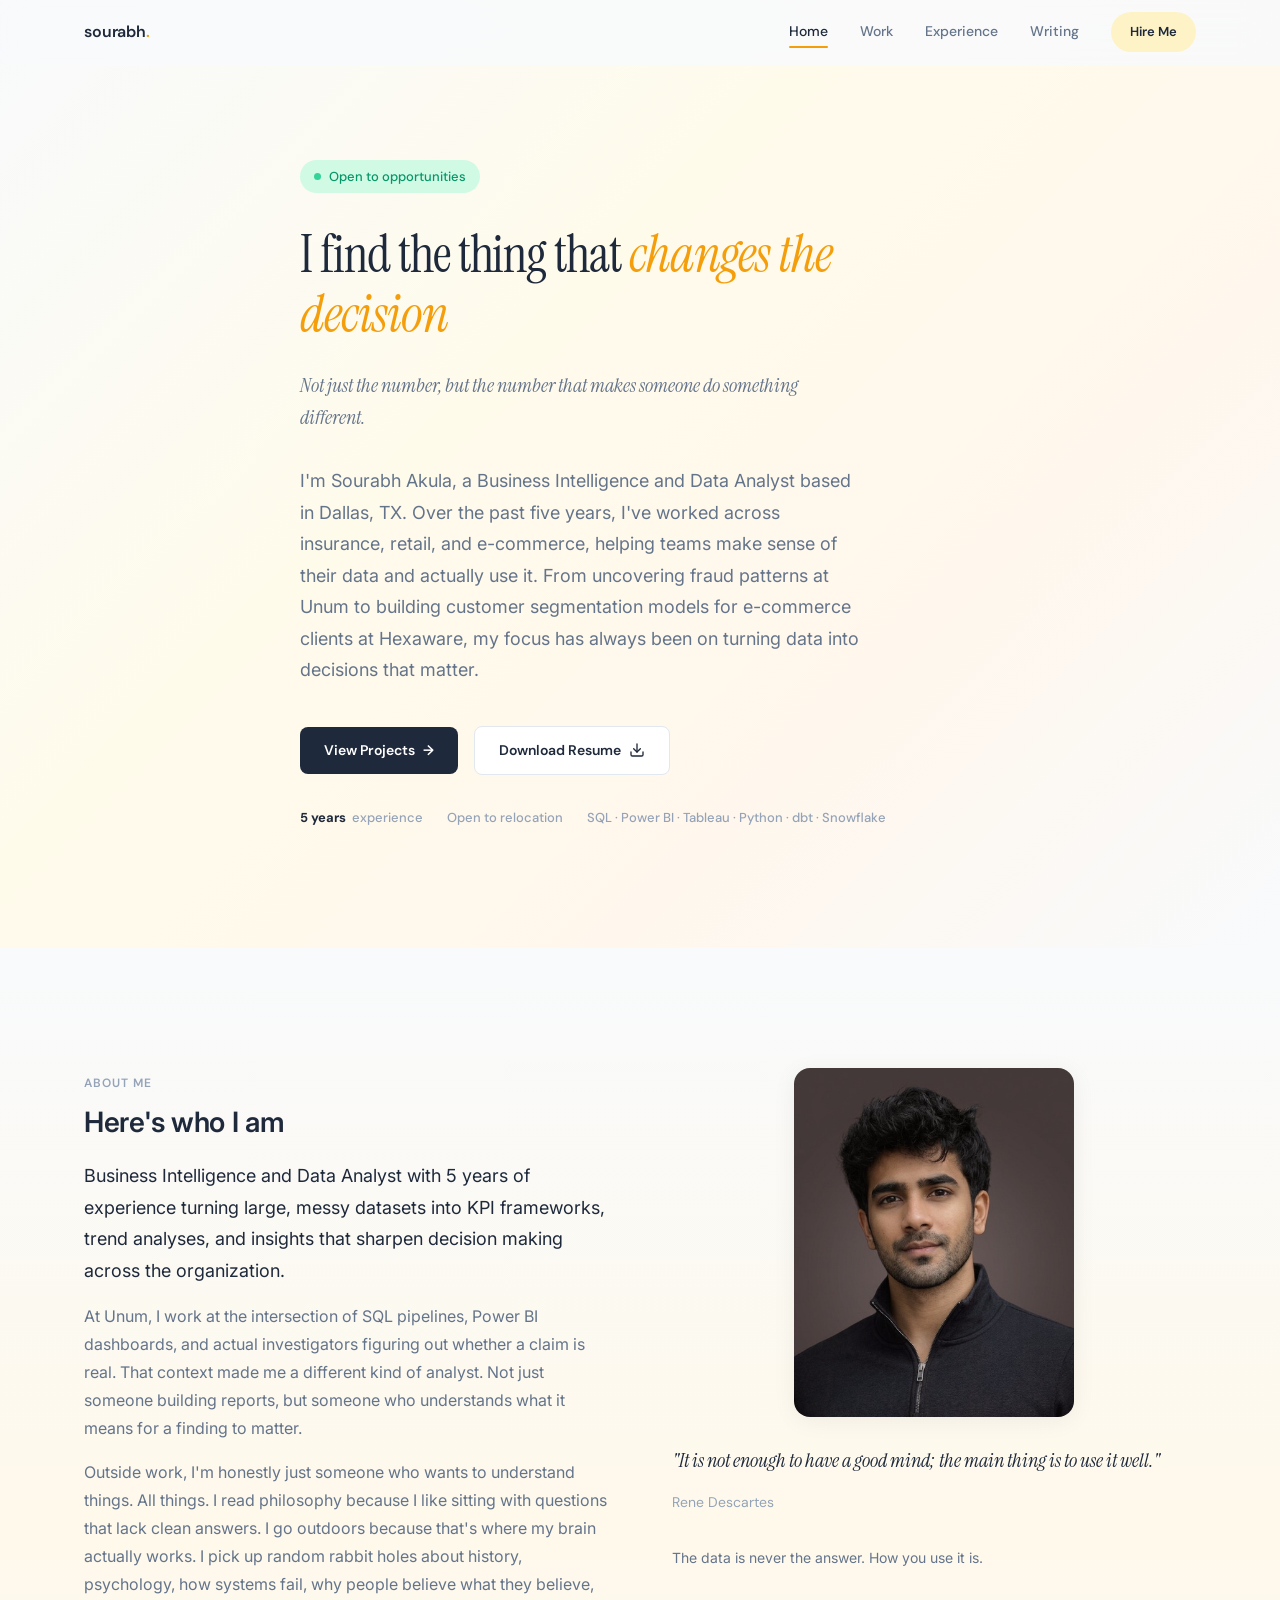
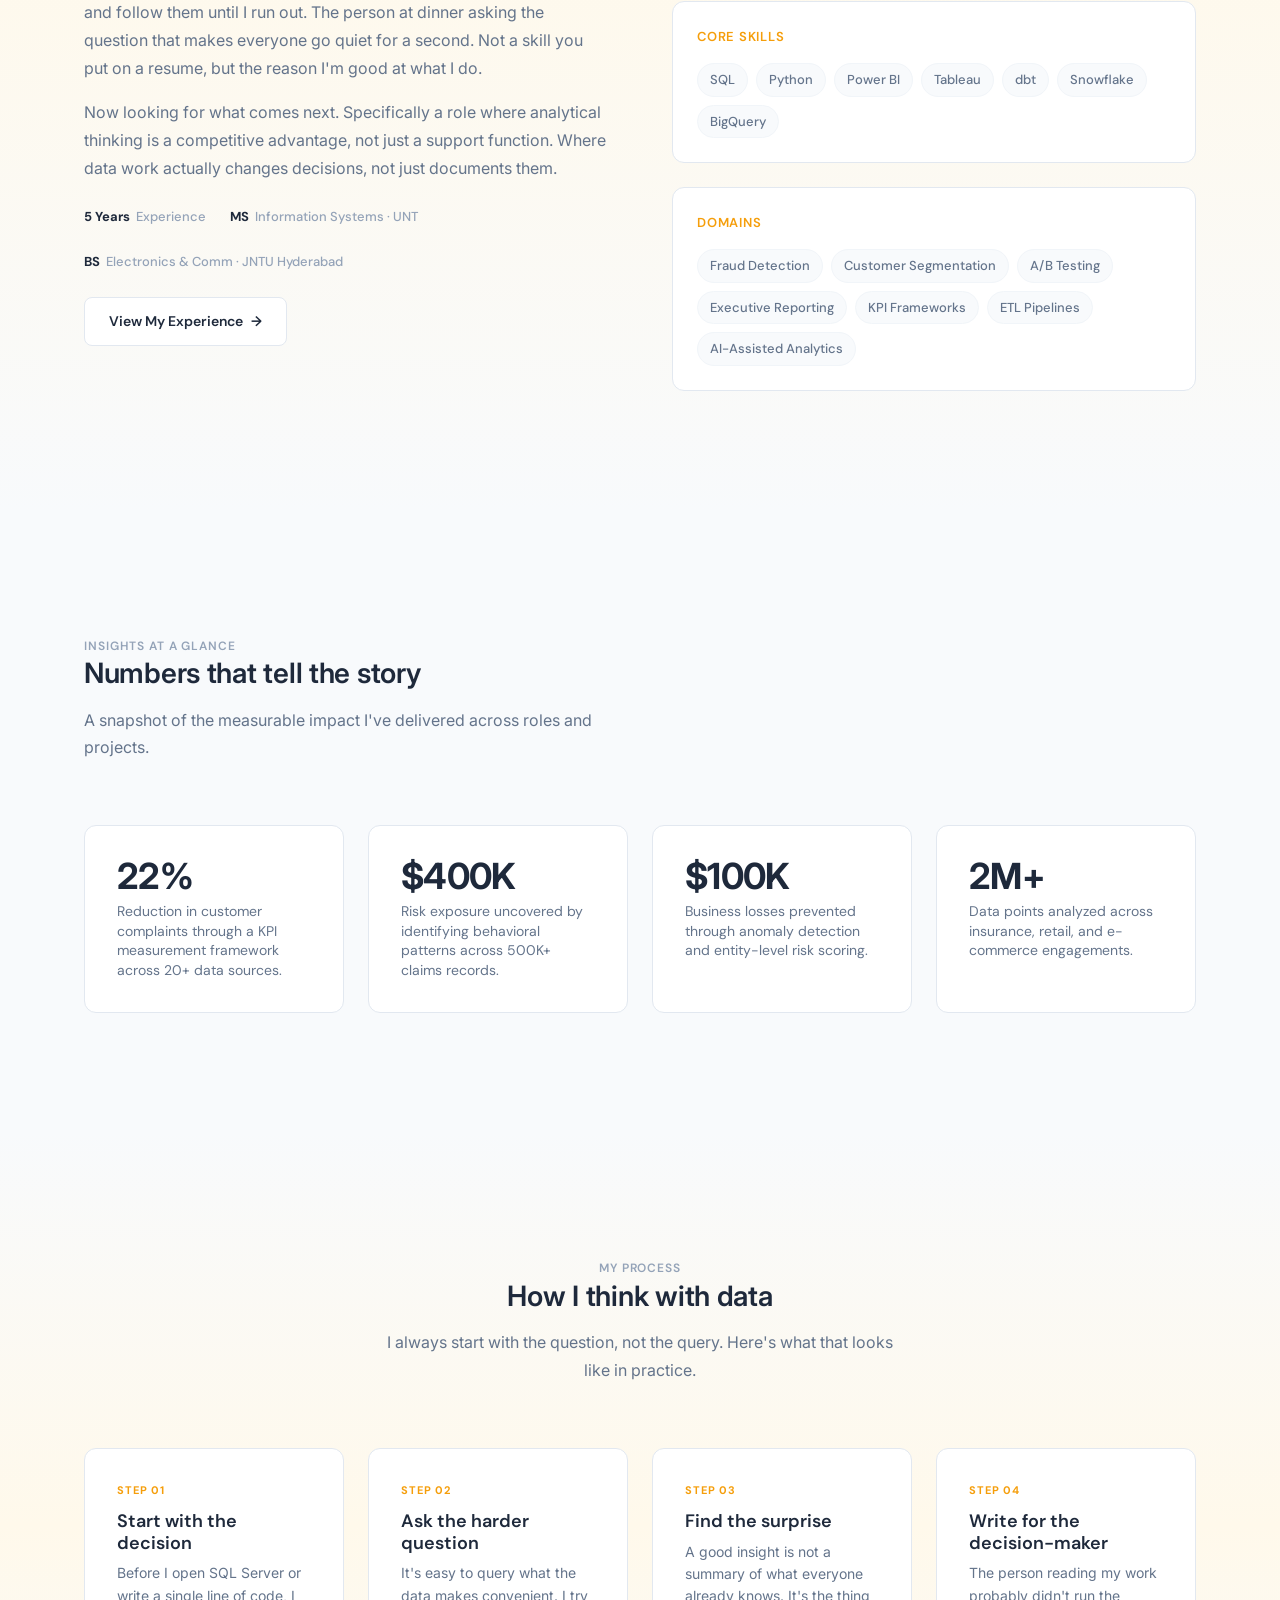
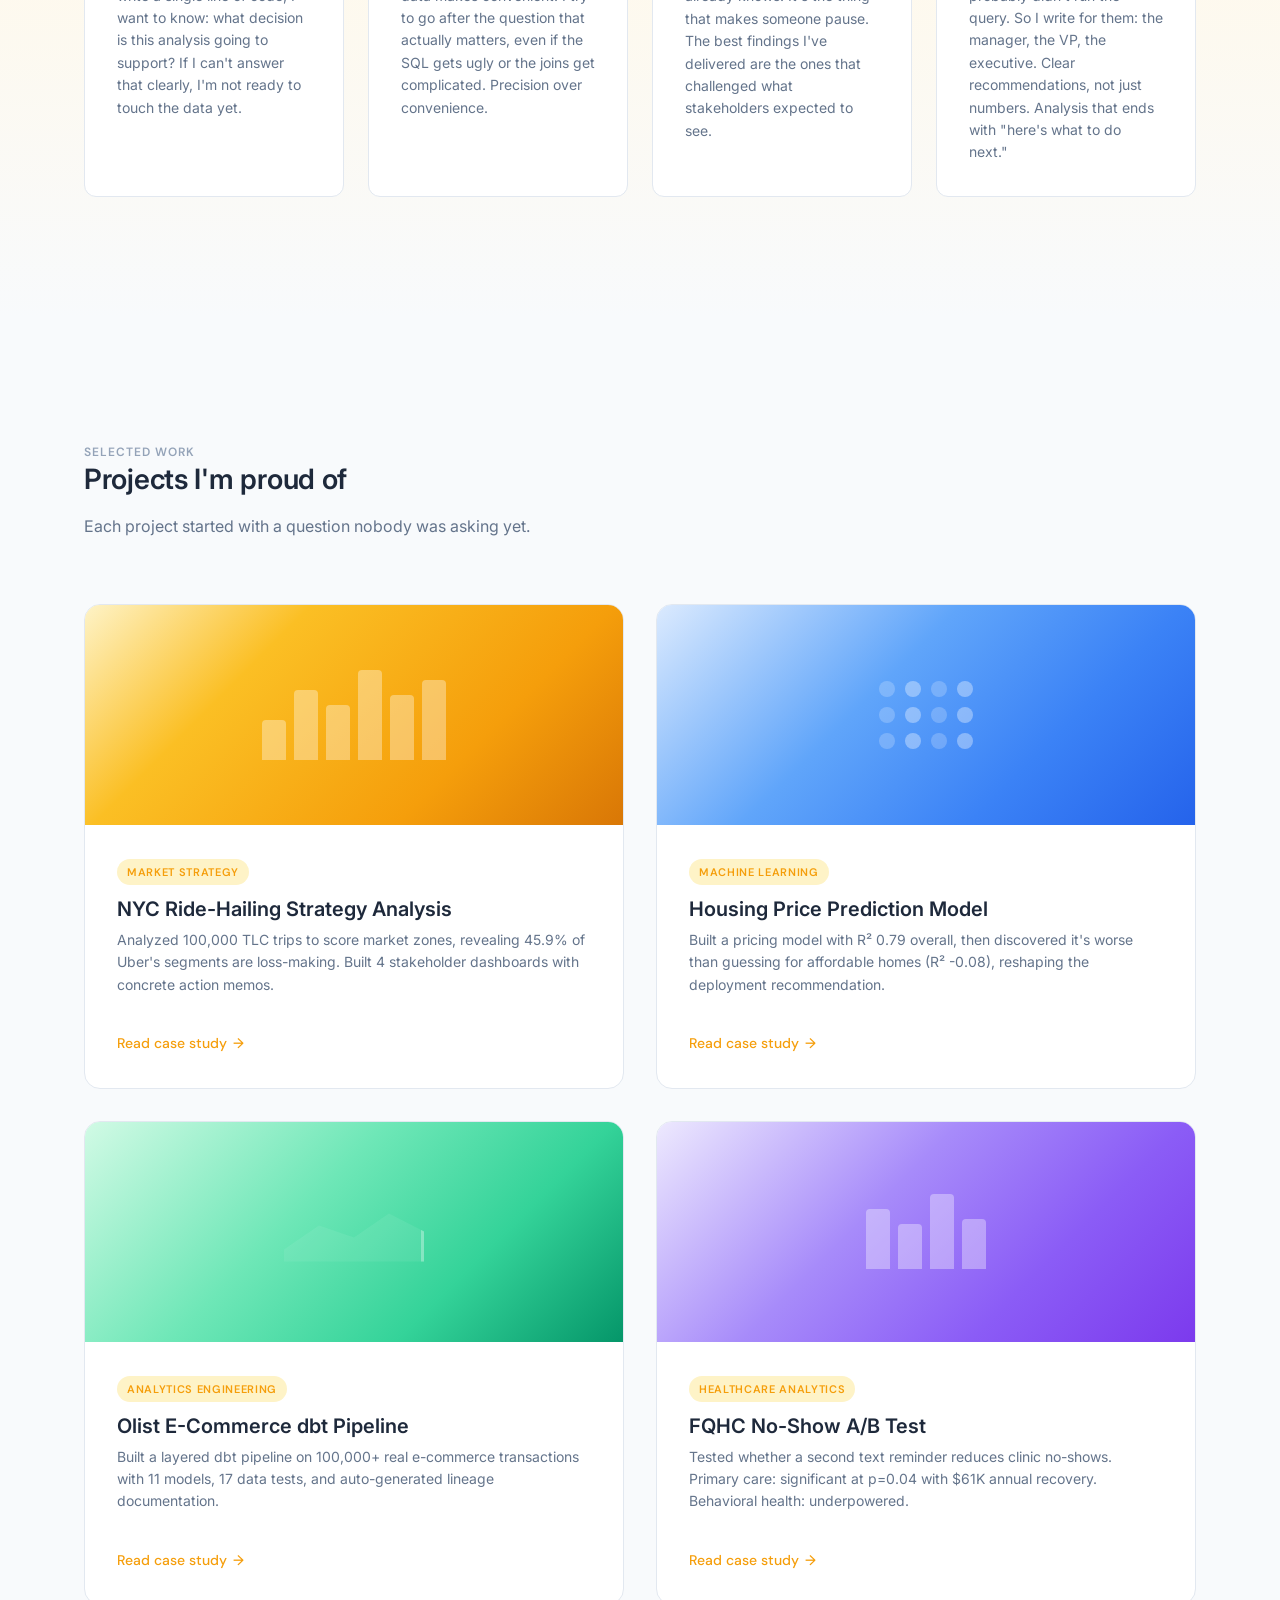
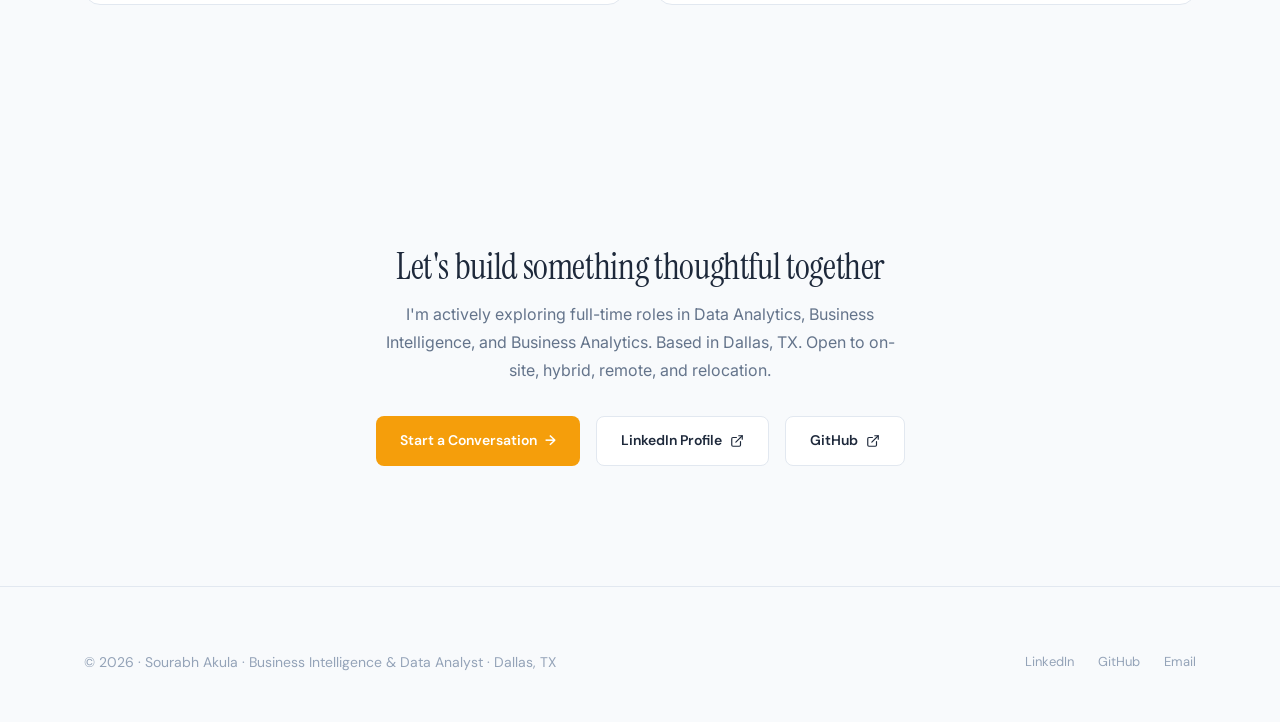
==== commit 38bd3796: "Center headshot image within About Me right column Changed margin-bottom to margin: 0 auto 28px on t" ====
--- a/index.html
+++ b/index.html
@@ -106,7 +106,7 @@
           </a>
         </div>
         <div class="reveal reveal-delay-2">
-          <div style="max-width: 280px; border-radius: 16px; overflow: hidden; box-shadow: 0 4px 24px rgba(0,0,0,0.06); margin-bottom: 28px;">
+          <div style="max-width: 280px; border-radius: 16px; overflow: hidden; box-shadow: 0 4px 24px rgba(0,0,0,0.06); margin: 0 auto 28px;">
             <img src="images/headshot-about.jpg" alt="Sourabh Akula" style="width: 100%; height: auto; display: block;" />
           </div>
           <div class="pull-quote" style="text-align: left; padding: 0; margin: 0 0 32px;">
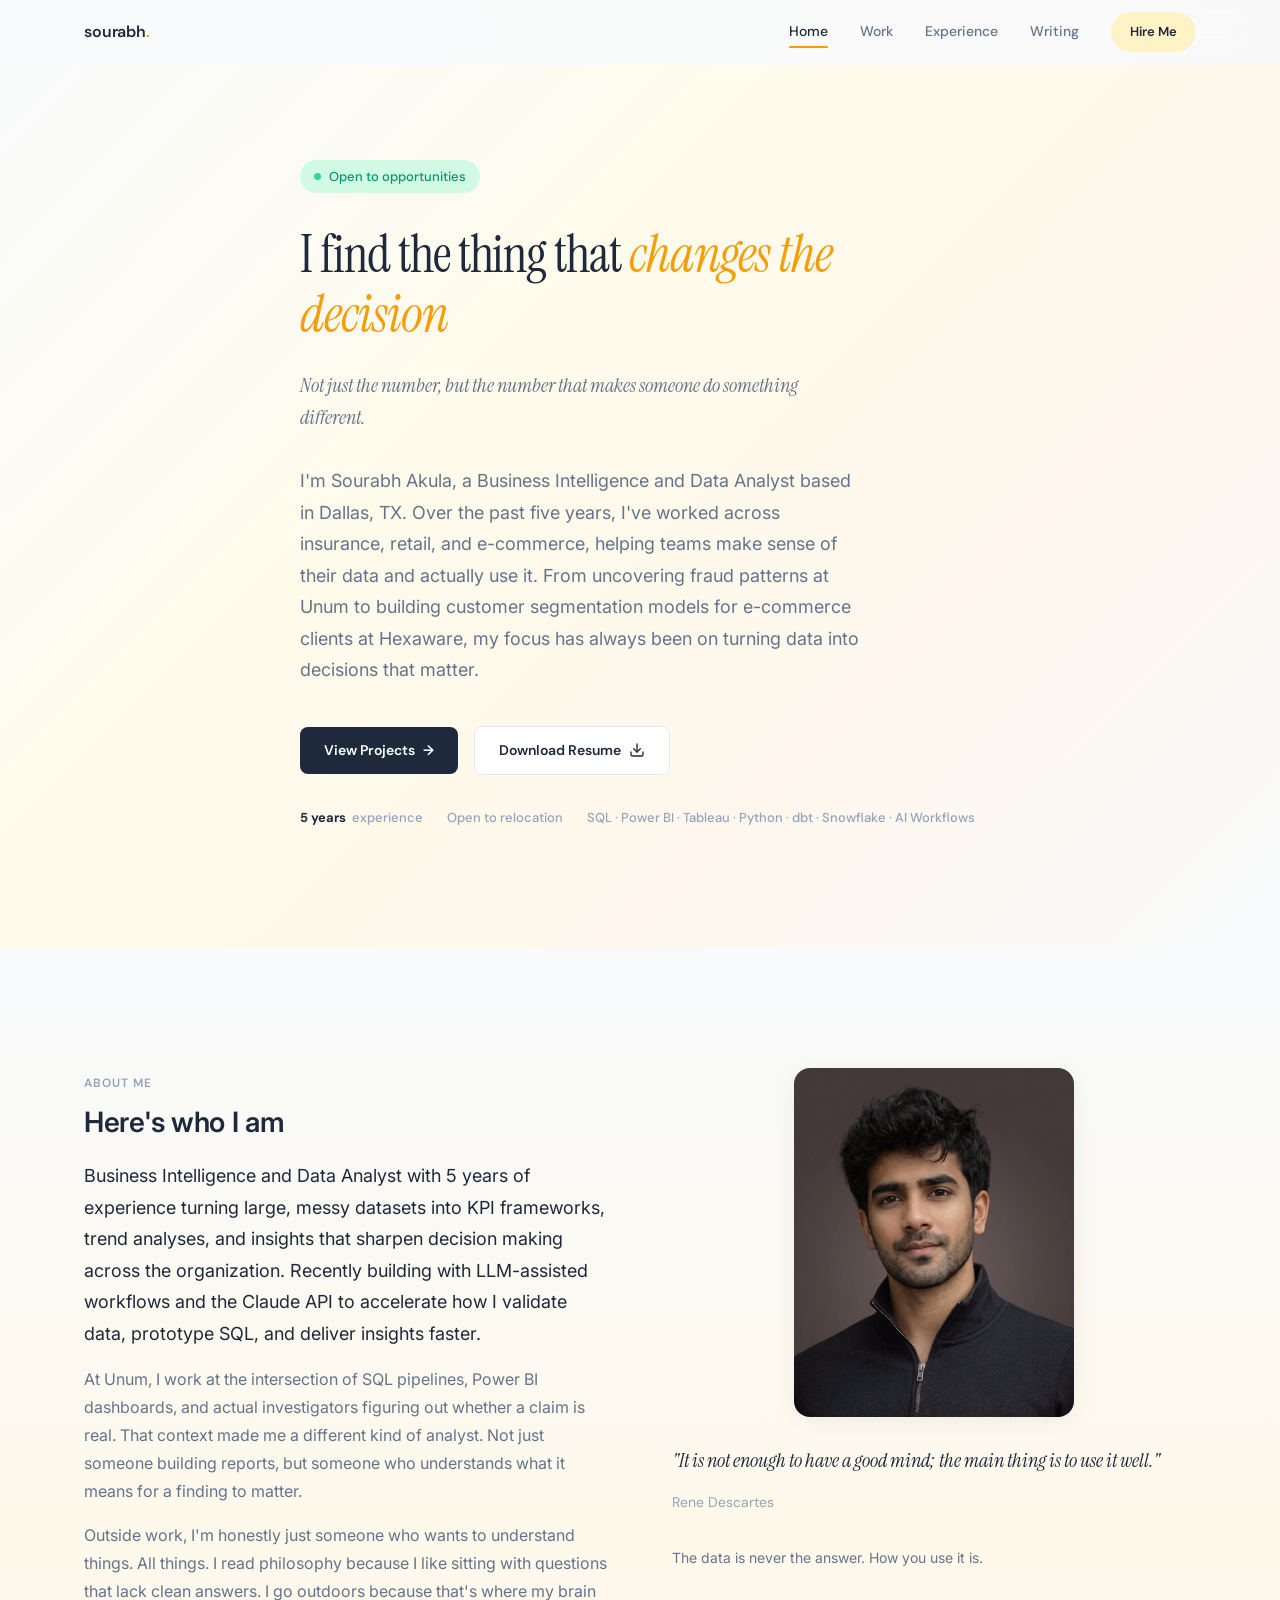
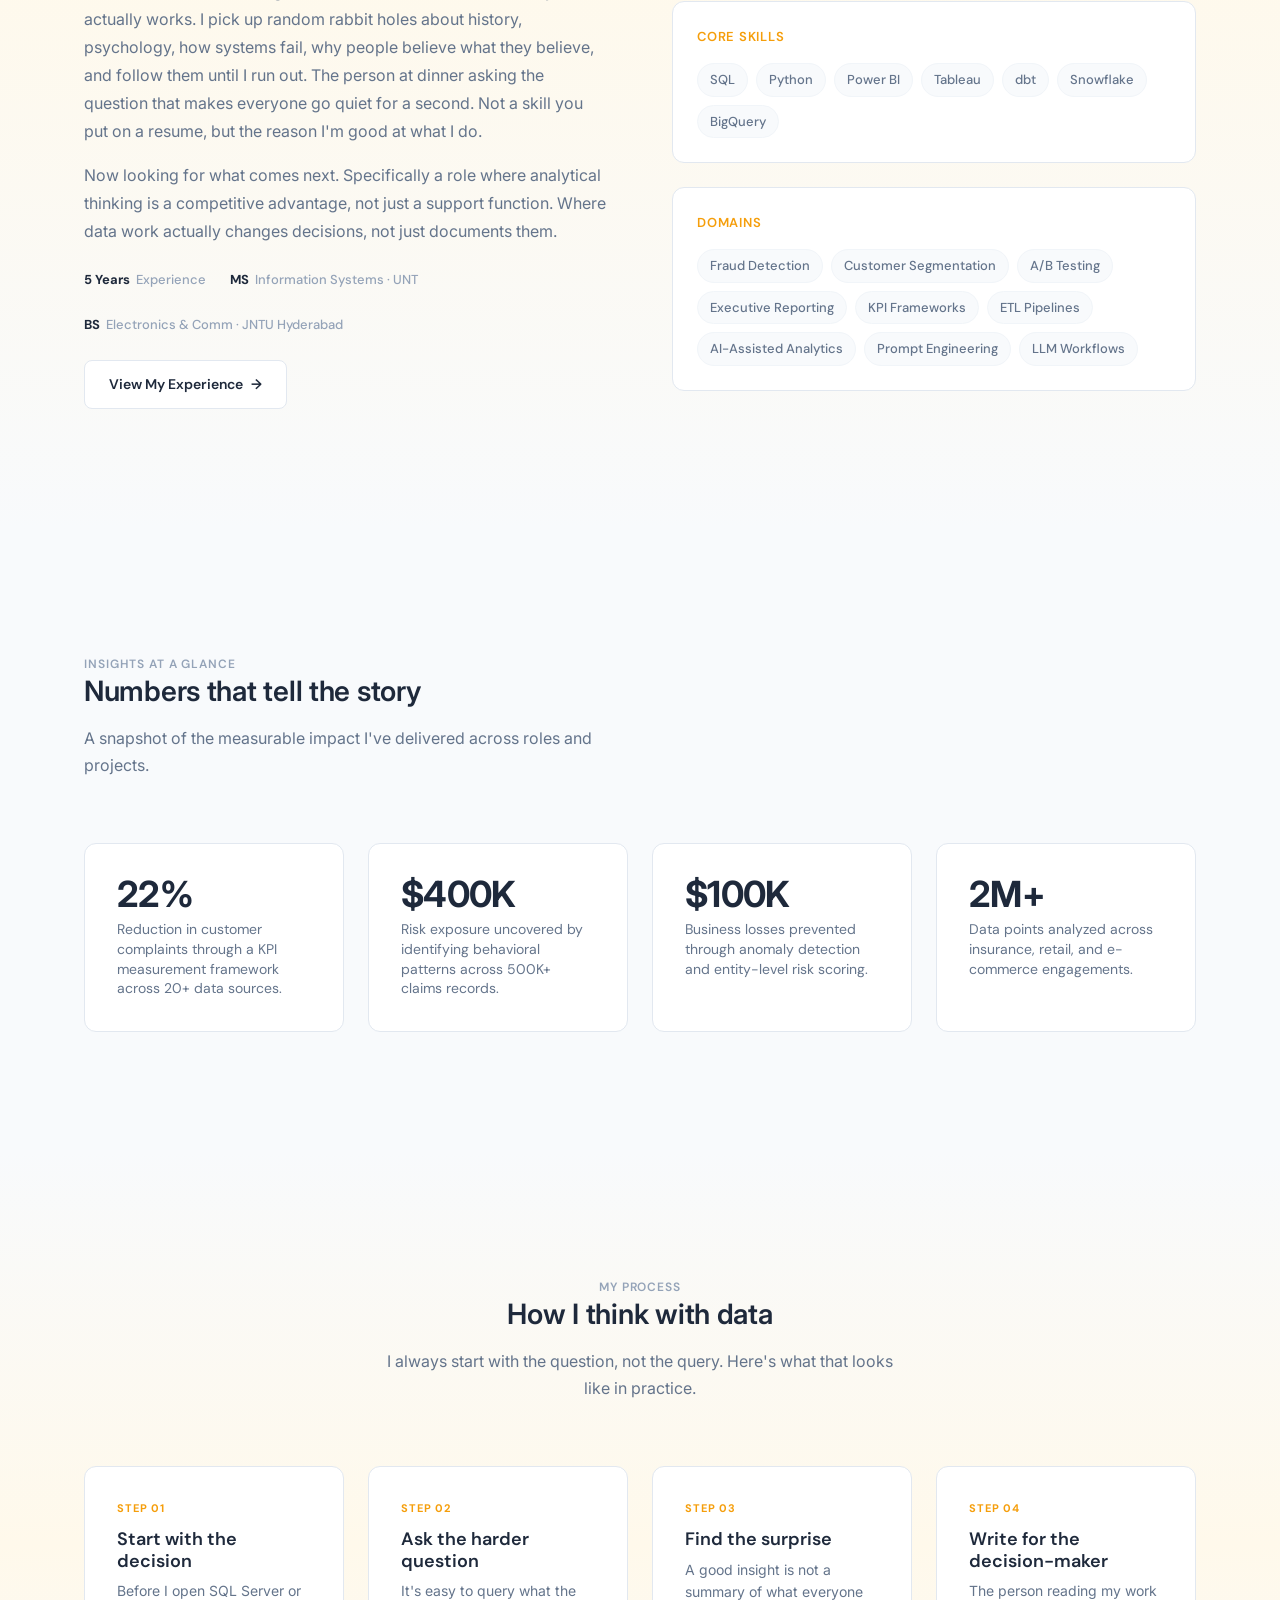
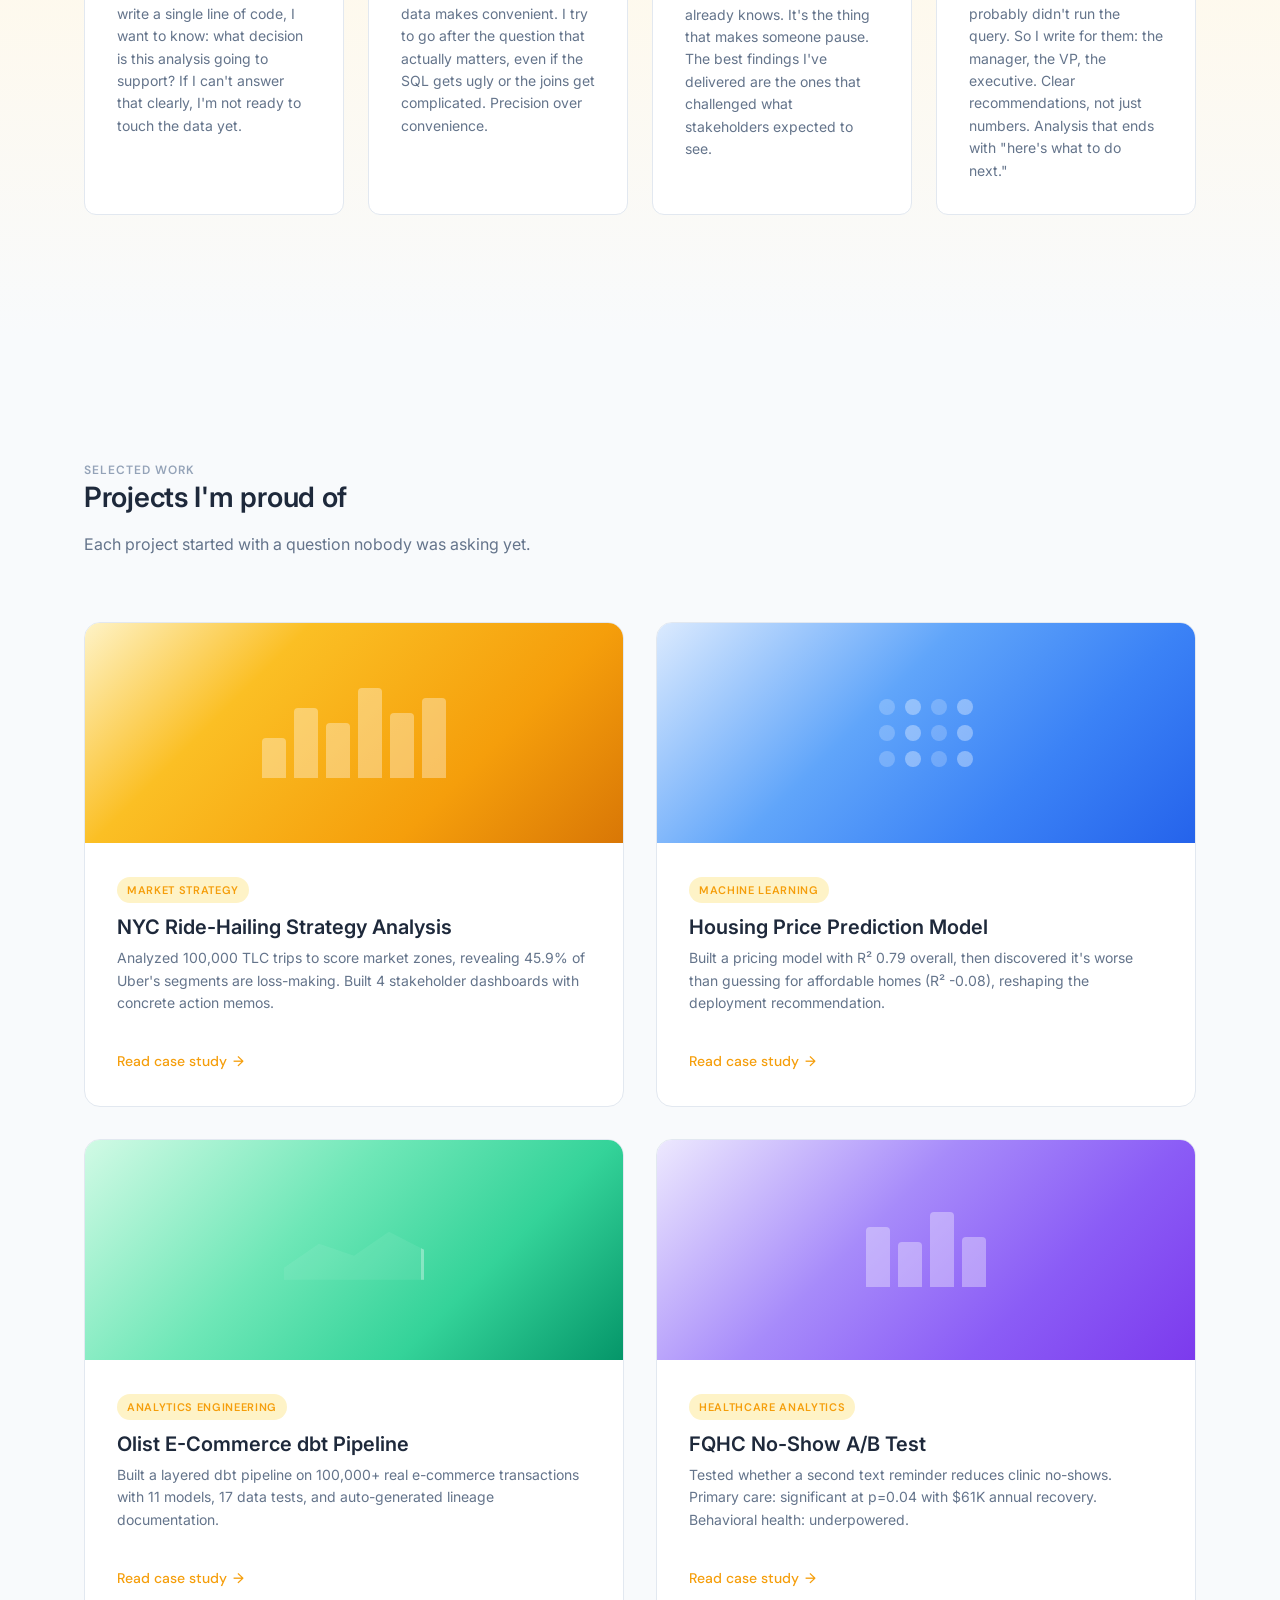
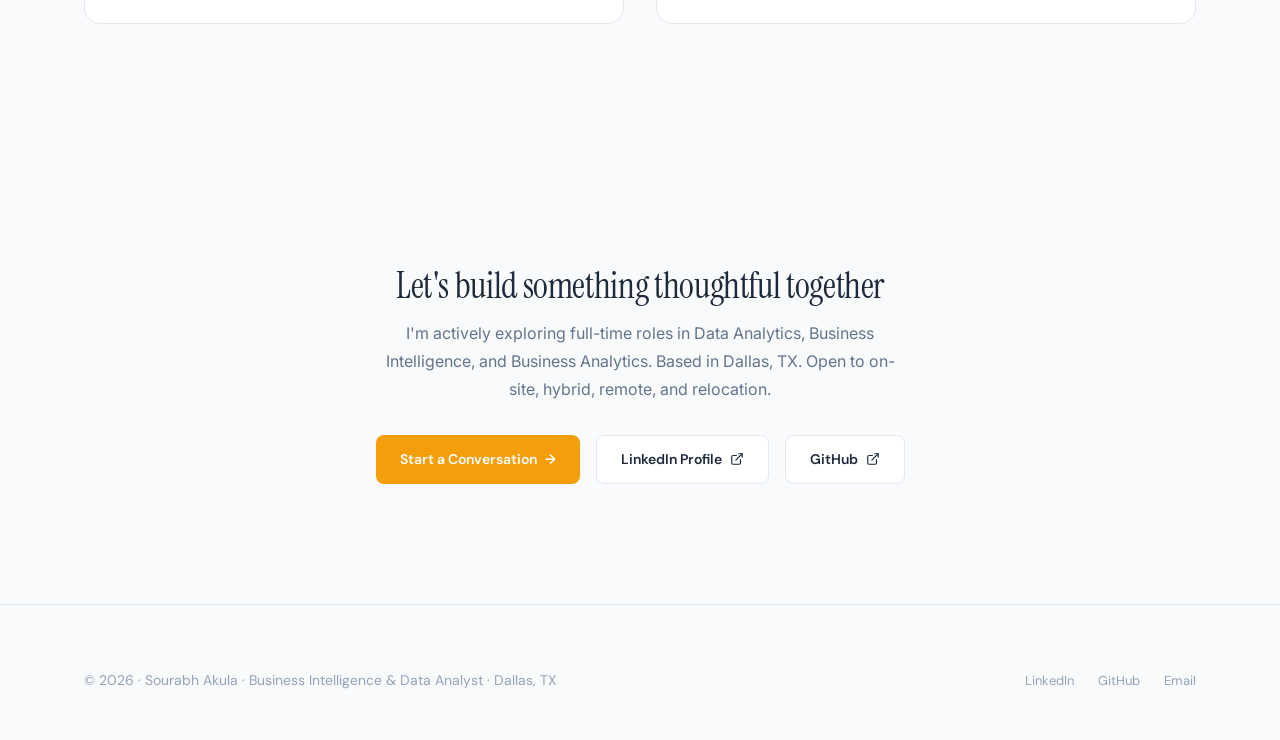
==== commit d1cabe3c: "Add AI/LLM skills to portfolio About Me, hero band, and skills sections - About Me: added line about" ====
--- a/index.html
+++ b/index.html
@@ -58,7 +58,7 @@
         <div class="hero__stats reveal reveal-delay-4">
           <span class="hero__stat"><strong>5 years</strong> experience</span>
           <span class="hero__stat">Open to relocation</span>
-          <span class="hero__stat">SQL &middot; Power BI &middot; Tableau &middot; Python &middot; dbt &middot; Snowflake</span>
+          <span class="hero__stat">SQL &middot; Power BI &middot; Tableau &middot; Python &middot; dbt &middot; Snowflake &middot; AI Workflows</span>
         </div>
       </div>
     </div>
@@ -74,7 +74,9 @@
           <p class="body-lg" style="margin-bottom: 16px; font-family: var(--font-body); font-size: 18px; line-height: 1.75; color: var(--text-primary);">
             Business Intelligence and Data Analyst with 5 years of experience turning large,
             messy datasets into KPI frameworks, trend analyses, and insights that sharpen
-            decision making across the organization.
+            decision making across the organization. Recently building with LLM-assisted
+            workflows and the Claude API to accelerate how I validate data, prototype SQL,
+            and deliver insights faster.
           </p>
           <p style="color: var(--text-secondary); font-family: var(--font-body); font-size: 16px; line-height: 1.75; margin-bottom: 16px;">
             At Unum, I work at the intersection of SQL pipelines, Power BI dashboards, and actual
@@ -139,6 +141,8 @@
                 <span class="skill-item">KPI Frameworks</span>
                 <span class="skill-item">ETL Pipelines</span>
                 <span class="skill-item">AI-Assisted Analytics</span>
+                <span class="skill-item">Prompt Engineering</span>
+                <span class="skill-item">LLM Workflows</span>
               </div>
             </div>
           </div>
